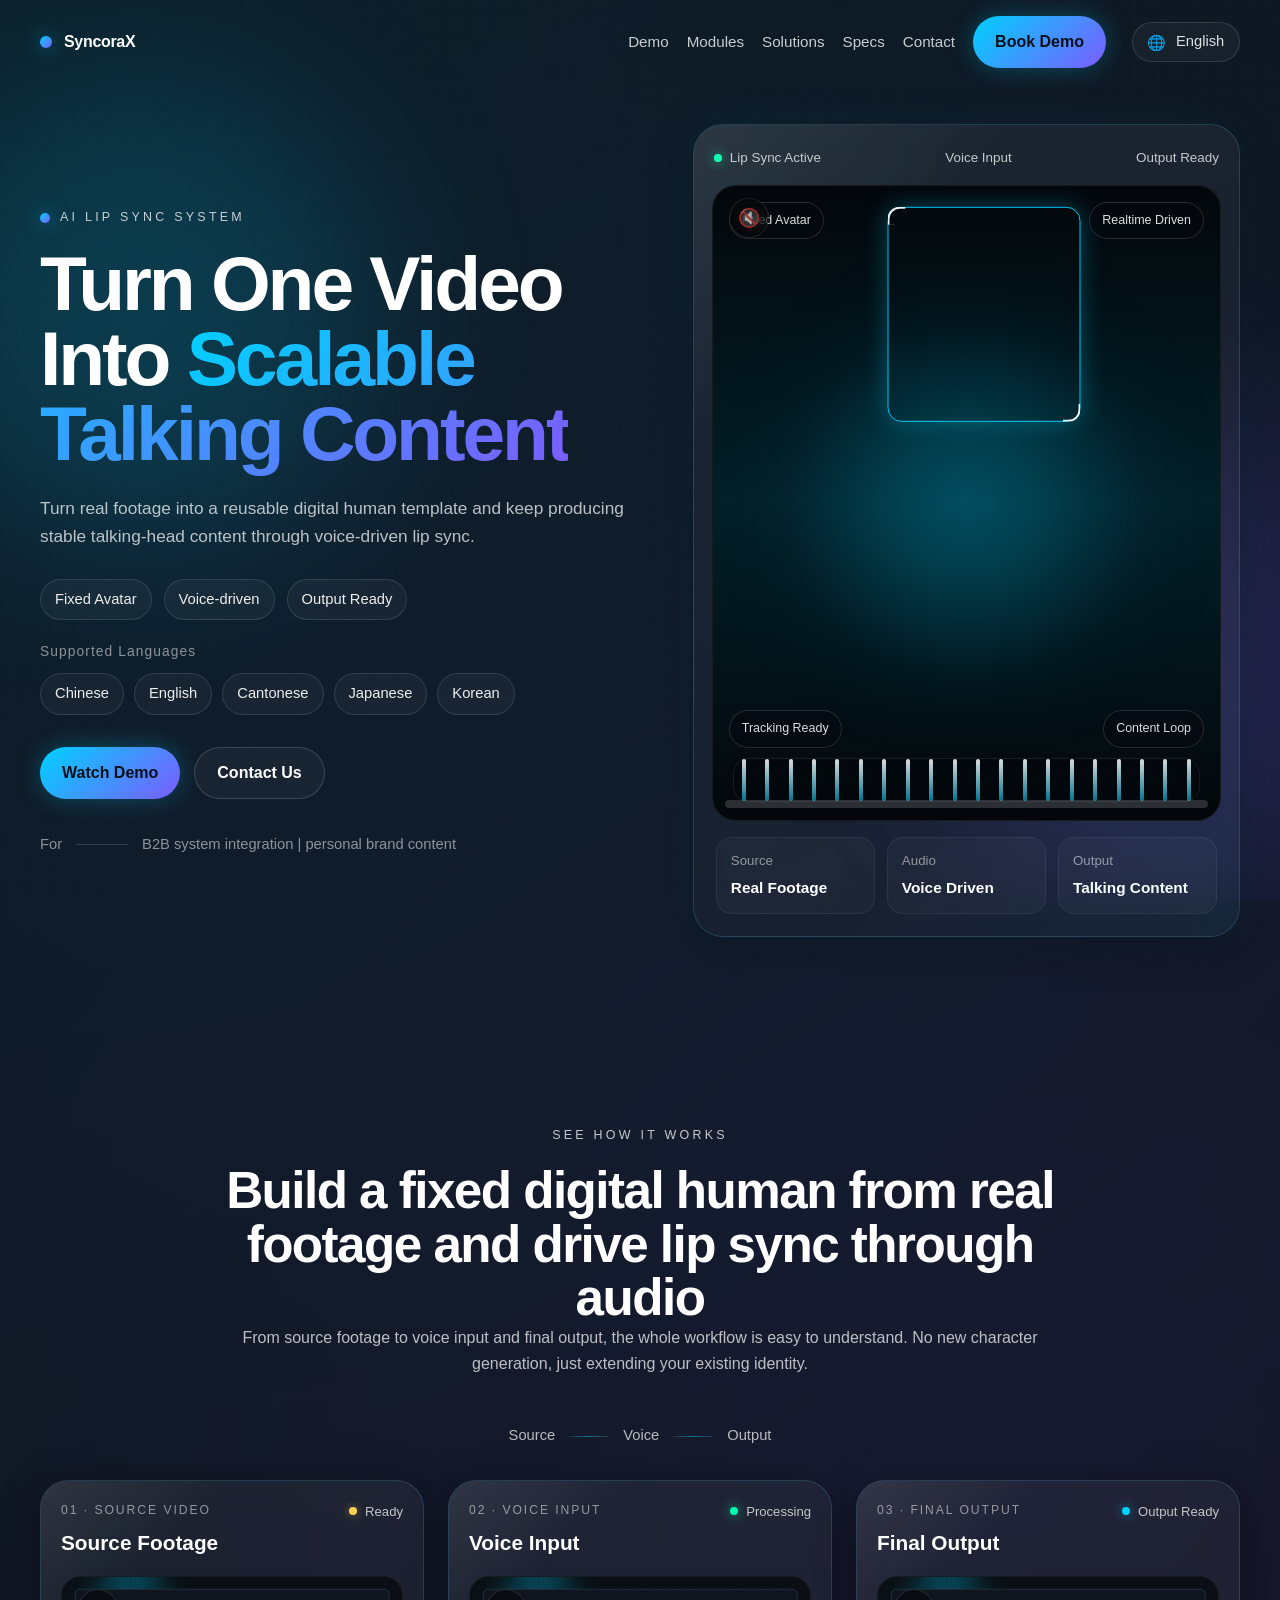
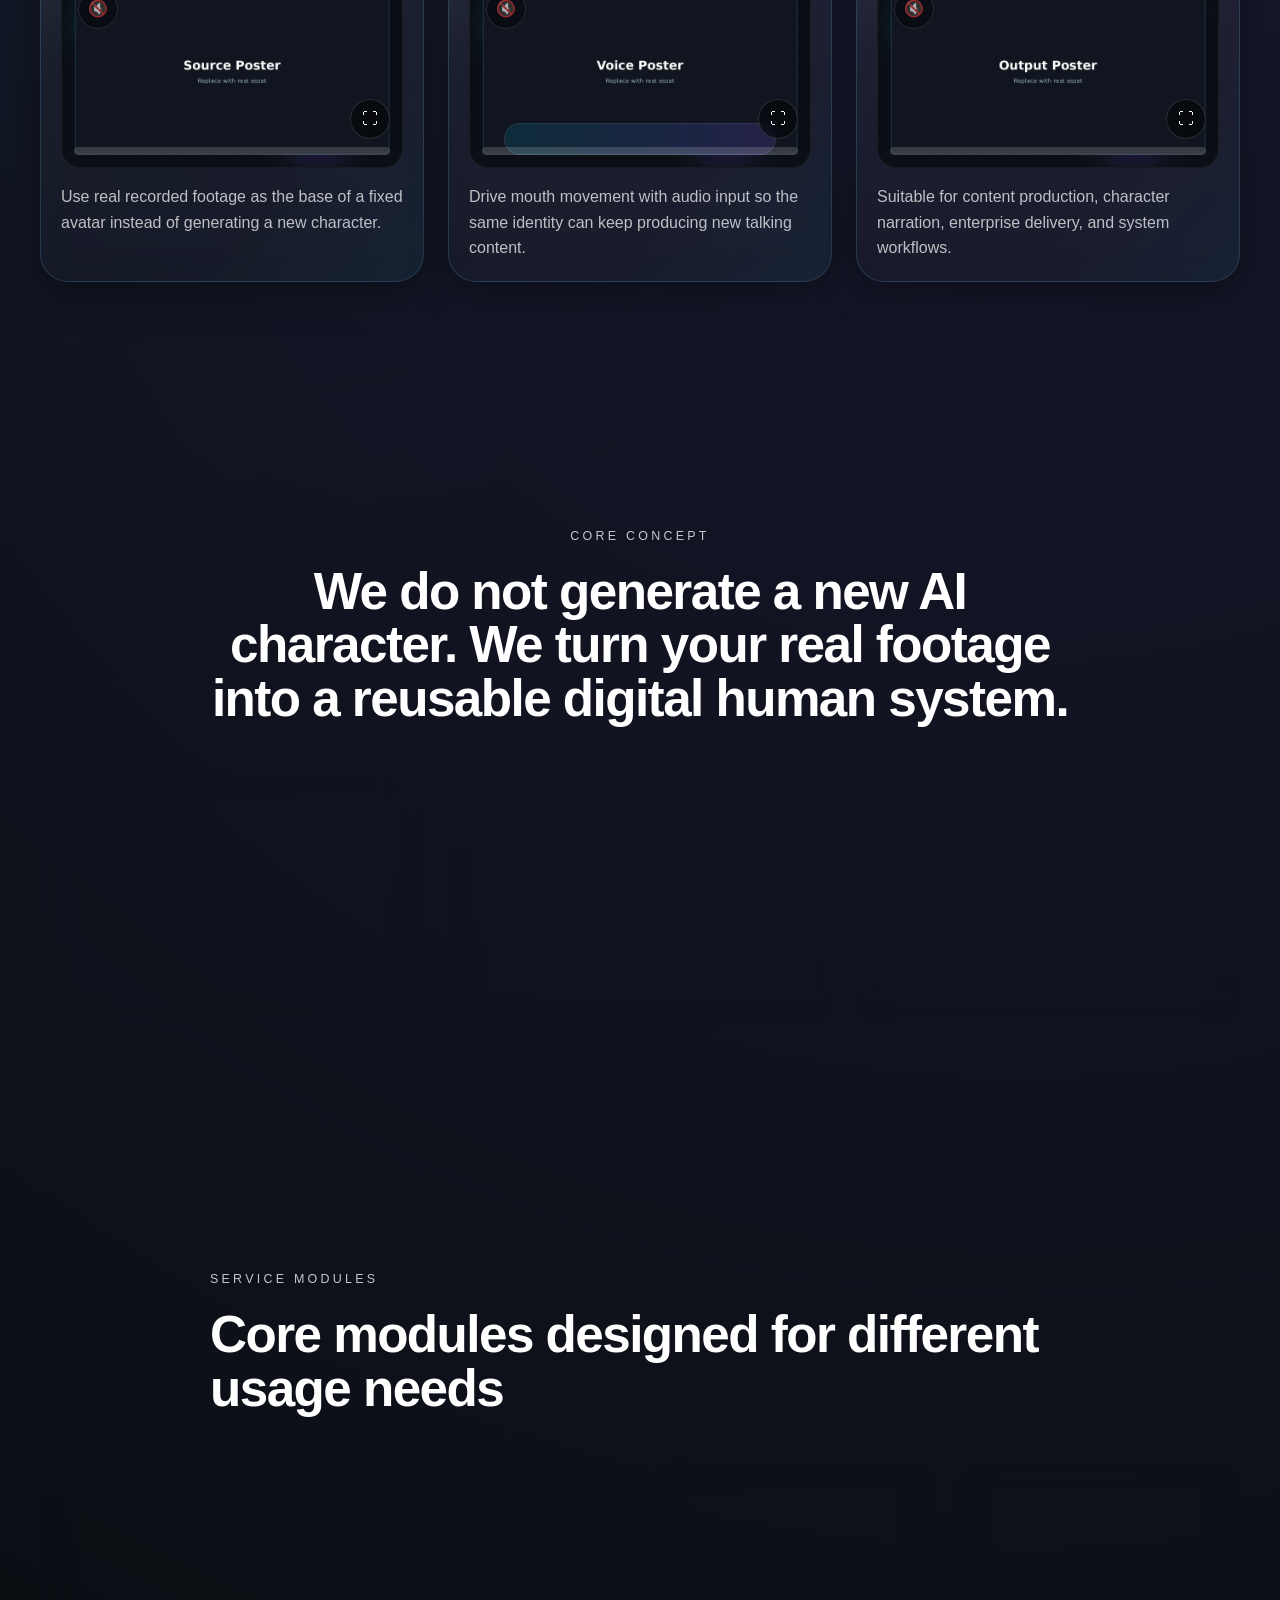
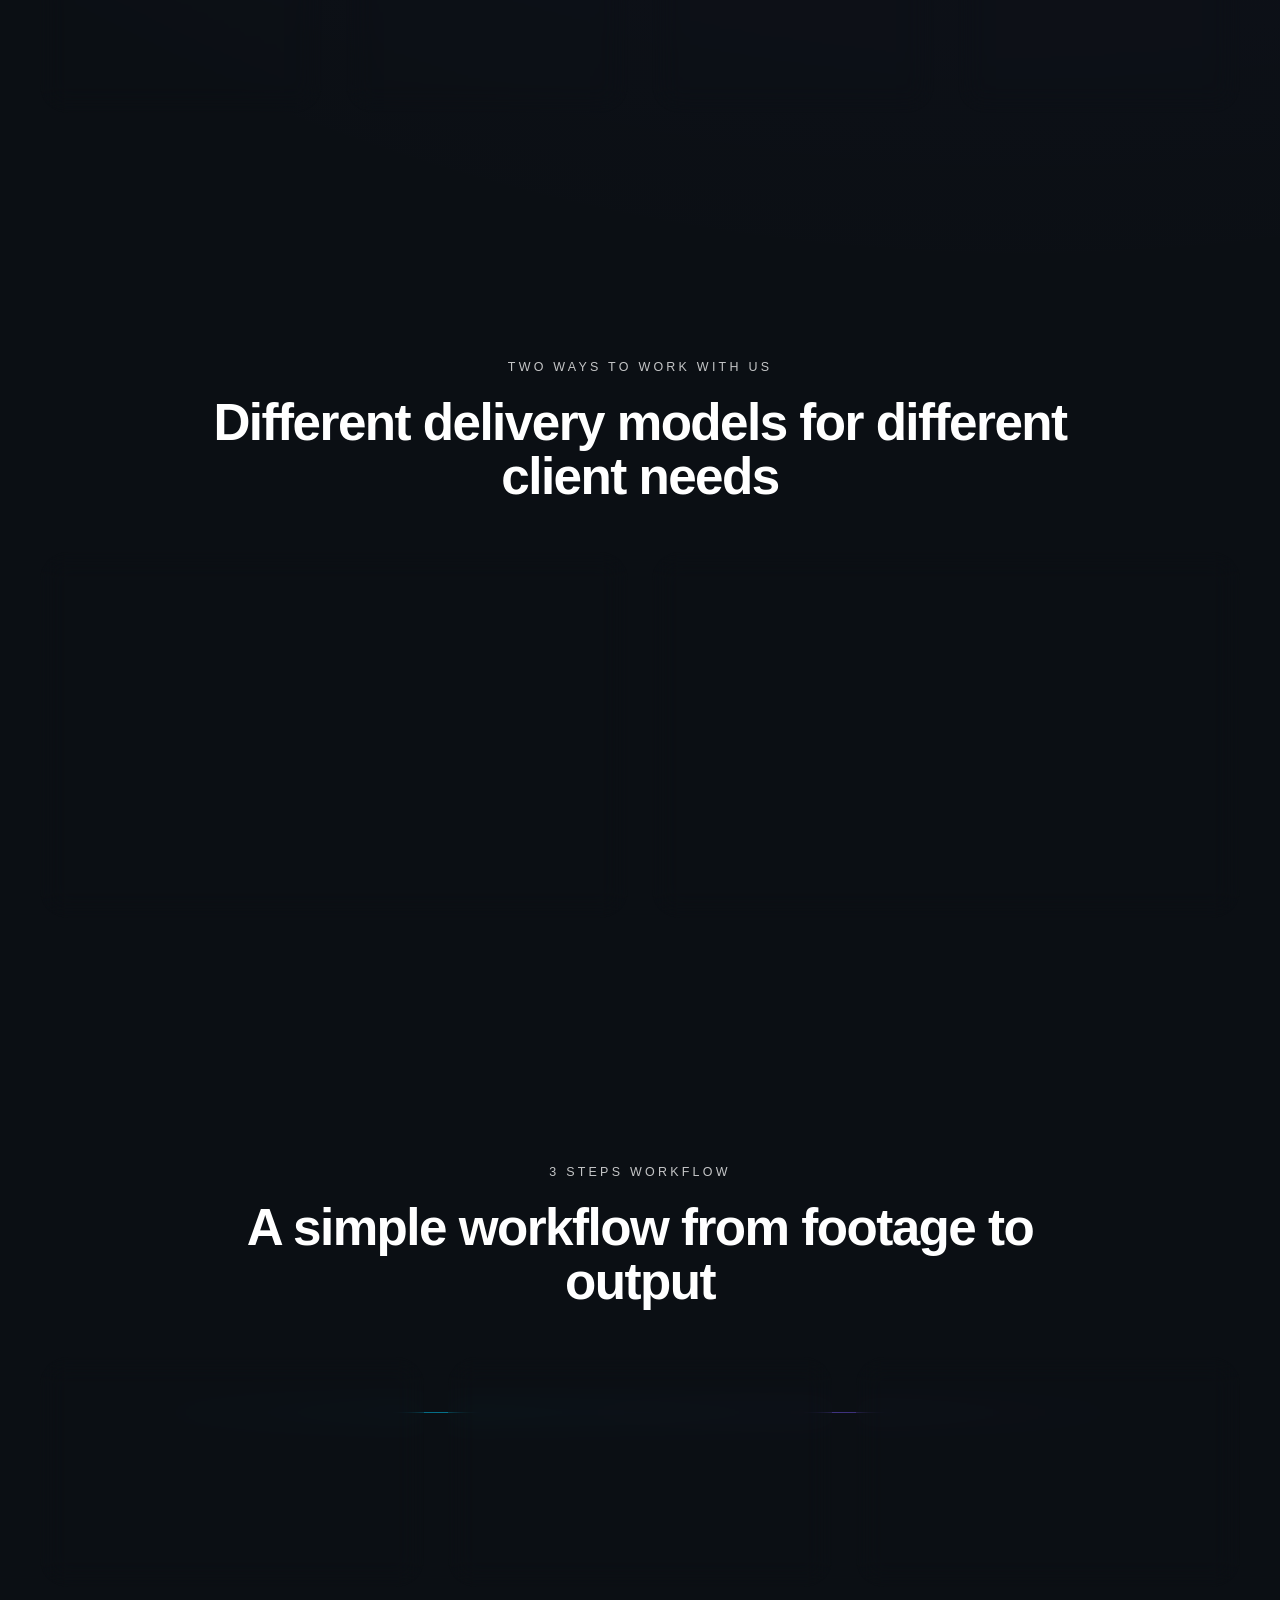
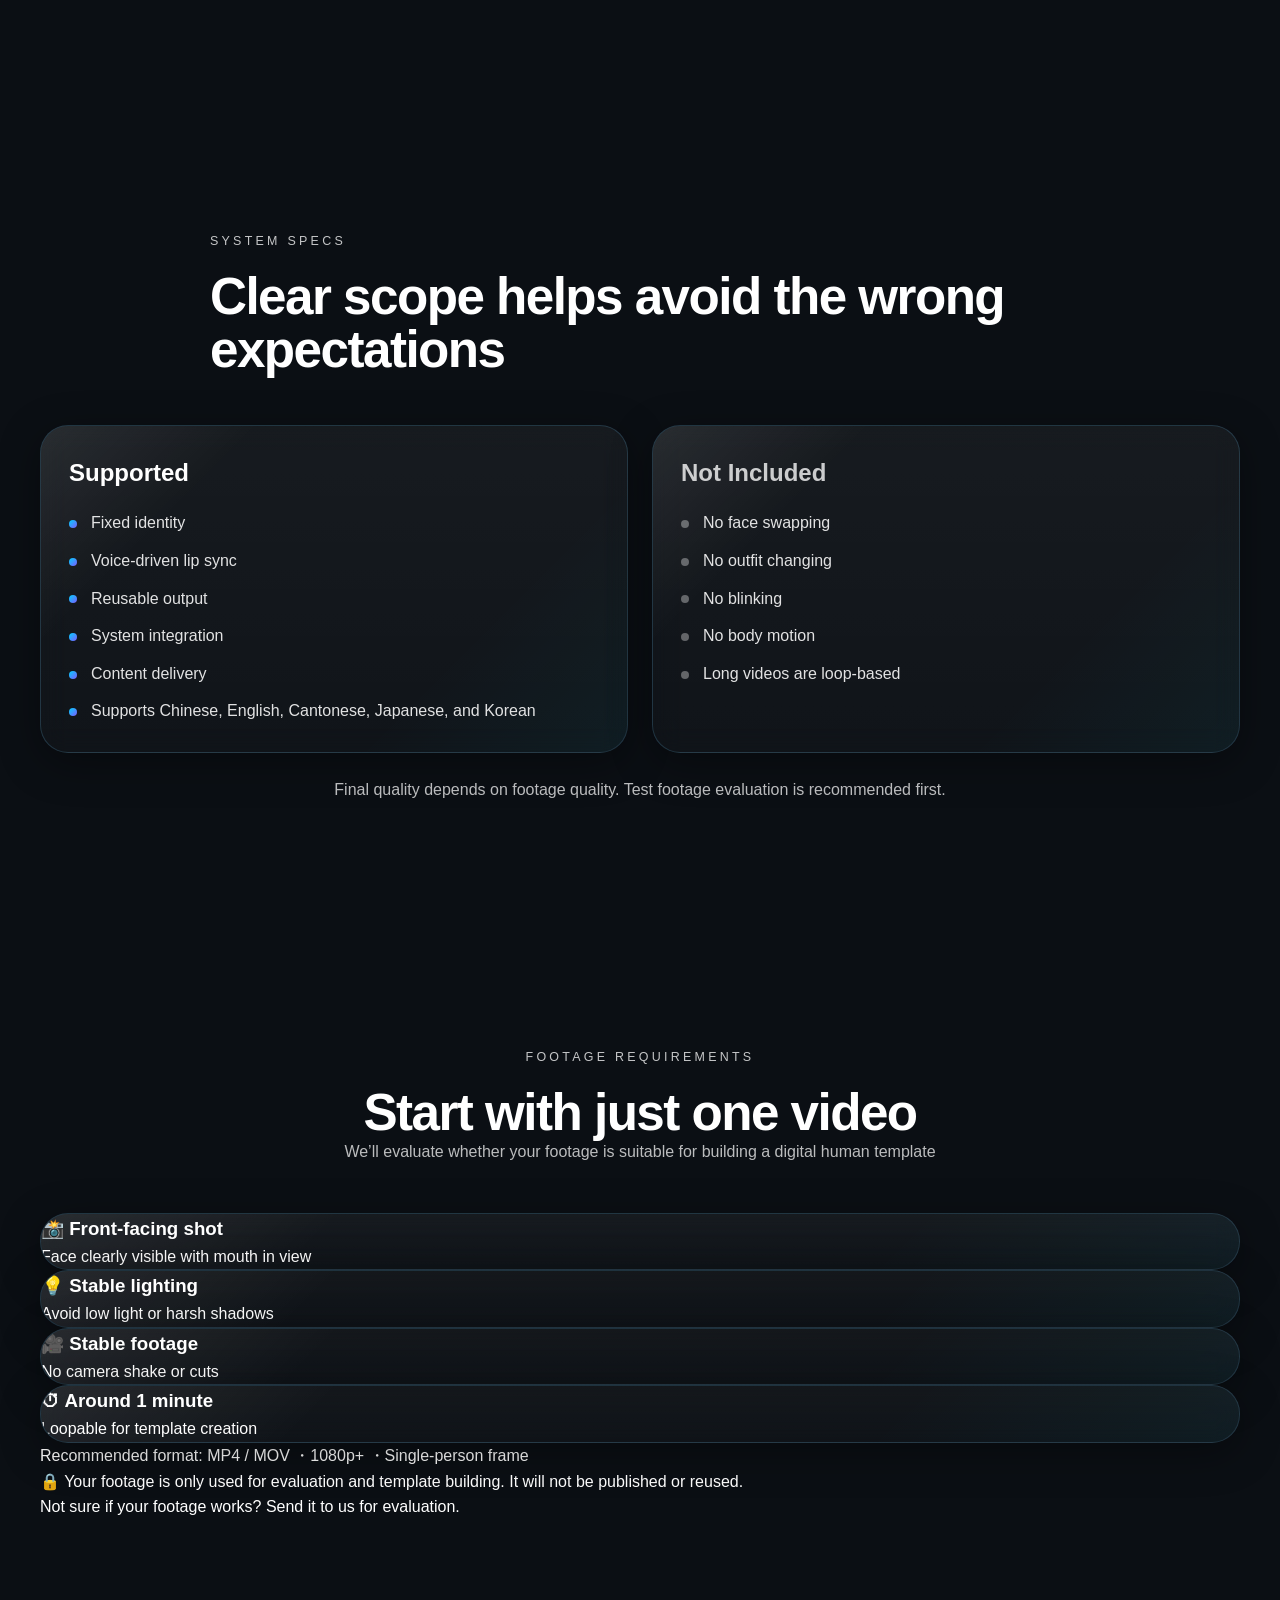
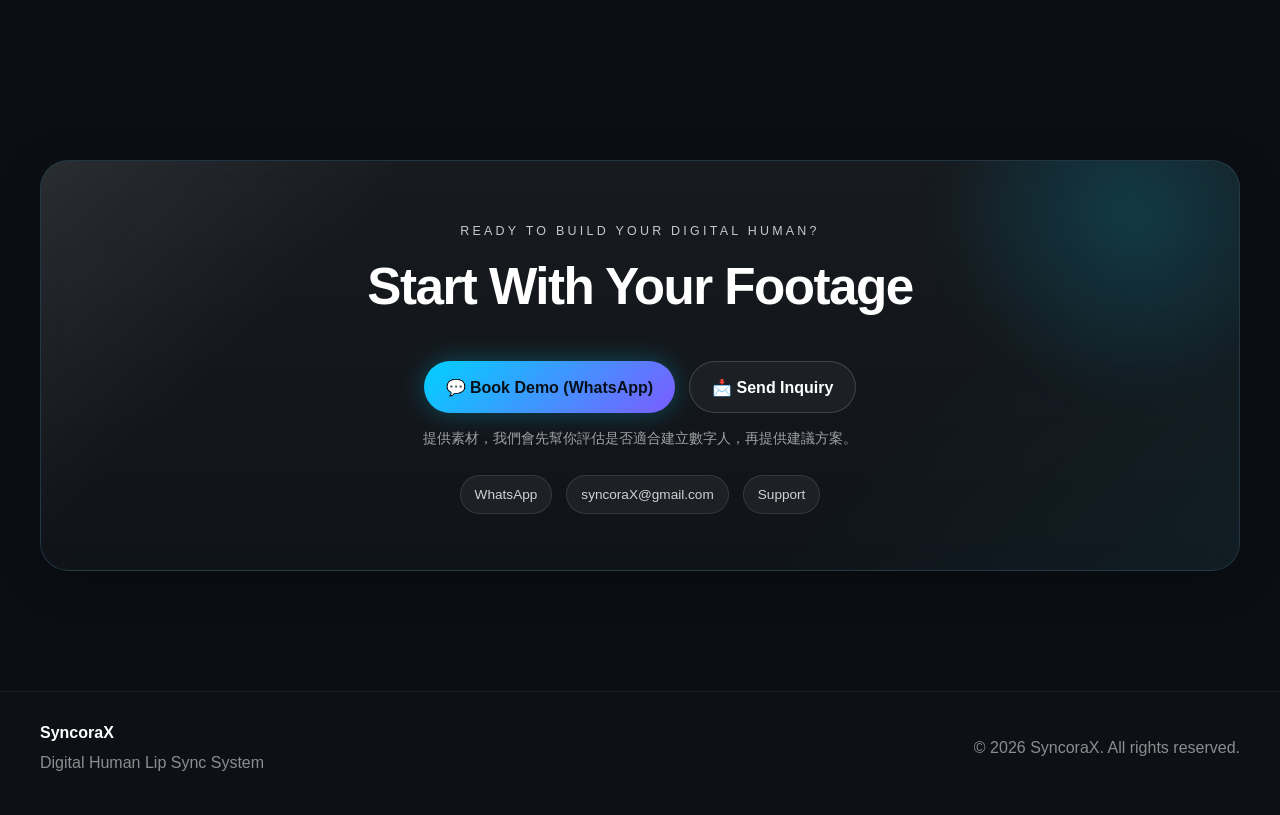
==== index.html @ 3f77bcf9 "Update index.html" ====
<!DOCTYPE html>
<html lang="en">
<head>
  <meta charset="UTF-8" />
  <meta name="viewport" content="width=device-width, initial-scale=1.0" />

  <title>SyncoraX | Digital Human Lip Sync System</title>

  <meta
    name="description"
    content="SyncoraX turns real footage into reusable digital human templates with voice-driven lip sync for content production and system integration."
  />
  
  <meta name="robots" content="index, follow" />
  <meta name="author" content="SyncoraX" />
  <meta name="theme-color" content="#0B0F14" />
  
  <link rel="canonical" href="https://your-domain.com/" />
  
  <link rel="alternate" hreflang="en" href="https://your-domain.com/" />
  <link rel="alternate" hreflang="zh-TW" href="https://your-domain.com/zh-tw/" />
  <link rel="alternate" hreflang="x-default" href="https://your-domain.com/" />
  
  <meta property="og:site_name" content="SyncoraX" />
  <meta property="og:title" content="SyncoraX | Digital Human Lip Sync System" />
  <meta
    property="og:description"
    content="Turn real footage into reusable digital human templates with voice-driven lip sync."
  />
  <meta property="og:type" content="website" />
  <meta property="og:url" content="https://your-domain.com/" />
  <meta property="og:image" content="https://your-domain.com/assets/images/brand/og-cover.jpg" />
  <meta property="og:locale" content="en_US" />
  
  <meta name="twitter:card" content="summary_large_image" />
  <meta name="twitter:title" content="SyncoraX | Digital Human Lip Sync System" />
  <meta
    name="twitter:description"
    content="Turn real footage into reusable digital human templates with voice-driven lip sync."
  />
  <meta name="twitter:image" content="https://your-domain.com/assets/images/brand/og-cover.jpg" />
  
  <script type="application/ld+json">
  {
    "@context": "https://schema.org",
    "@type": "Organization",
    "name": "SyncoraX",
    "url": "https://your-domain.com/",
    "logo": "https://your-domain.com/assets/images/brand/syncora-logo.svg",
    "email": "mailto:syncoraX@gmail.com"
  }
  </script>
  
  <script type="application/ld+json">
  {
    "@context": "https://schema.org",
    "@type": "WebSite",
    "name": "SyncoraX",
    "url": "https://your-domain.com/"
  }
  </script>

  <link rel="stylesheet" href="./css/reset.css" />
  <link rel="stylesheet" href="./css/variables.css" />
  <link rel="stylesheet" href="./css/base.css" />
  <link rel="stylesheet" href="./css/typography.css" />
  <link rel="stylesheet" href="./css/layout.css" />
  <link rel="stylesheet" href="./css/utilities.css" />
  <link rel="stylesheet" href="./css/animations.css" />
  <link rel="stylesheet" href="./css/components.css" />
  <link rel="stylesheet" href="./css/sections/navbar.css" />
  <link rel="stylesheet" href="./css/sections/hero.css" />
  <link rel="stylesheet" href="./css/sections/demo.css" />
  <link rel="stylesheet" href="./css/sections/concept.css" />
  <link rel="stylesheet" href="./css/sections/modules.css" />
  <link rel="stylesheet" href="./css/sections/solutions.css" />
  <link rel="stylesheet" href="./css/sections/workflow.css" />
  <link rel="stylesheet" href="./css/sections/specs.css" />
  <link rel="stylesheet" href="./css/sections/cta.css" />
  <link rel="stylesheet" href="./css/sections/footer.css" />
  <link rel="stylesheet" href="./css/responsive.css" />

  <style>
    .lang-menu {
      position: relative;
      margin-left: 8px;
    }

    .lang-menu__trigger {
      display: inline-flex;
      align-items: center;
      gap: 10px;
      min-width: 108px;
      height: 40px;
      padding: 0 14px;
      border-radius: 999px;
      border: 1px solid rgba(255,255,255,0.12);
      background: rgba(255,255,255,0.04);
      color: rgba(255,255,255,0.86);
      transition: all .25s ease;
    }

    .lang-menu__trigger:hover {
      border-color: rgba(0,209,255,0.35);
      color: #fff;
    }

    .lang-menu__globe {
      font-size: 15px;
      line-height: 1;
    }

    .lang-menu__current {
      font-size: 0.92rem;
      white-space: nowrap;
    }

    .lang-menu__dropdown {
      position: absolute;
      top: calc(100% + 10px);
      right: 0;
      min-width: 150px;
      padding: 8px;
      border-radius: 18px;
      border: 1px solid rgba(255,255,255,0.08);
      background: rgba(9, 13, 20, 0.96);
      backdrop-filter: blur(16px);
      box-shadow: 0 16px 40px rgba(0, 0, 0, 0.28);
      opacity: 0;
      visibility: hidden;
      transform: translateY(8px);
      transition: opacity .22s ease, transform .22s ease, visibility .22s ease;
      z-index: 60;
    }

    .lang-menu.is-open .lang-menu__dropdown {
      opacity: 1;
      visibility: visible;
      transform: translateY(0);
    }

    .lang-menu__item {
      width: 100%;
      display: flex;
      align-items: center;
      justify-content: space-between;
      padding: 11px 12px;
      border: 0;
      background: transparent;
      color: rgba(255,255,255,0.84);
      border-radius: 12px;
      text-align: left;
      transition: all .2s ease;
    }

    .lang-menu__item:hover {
      background: rgba(255,255,255,0.06);
      color: #fff;
    }

    .lang-menu__item.is-active {
      background: linear-gradient(135deg, rgba(0,209,255,0.18), rgba(124,92,255,0.18));
      color: #fff;
    }

    .lang-menu__item.is-active::after {
      content: "✓";
      font-size: 0.85rem;
      color: #9beeff;
    }

    @media (max-width: 820px) {
      .lang-menu {
        width: 100%;
        margin-left: 0;
        margin-top: 8px;
      }

      .lang-menu__trigger {
        width: 100%;
        justify-content: center;
      }

      .lang-menu__dropdown {
        left: 0;
        right: 0;
        min-width: 100%;
      }
    }
  </style>
</head>
<body>
  <div class="site-bg">
    <div class="site-bg__grid"></div>
    <div class="site-bg__noise"></div>
    <div class="site-bg__orb site-bg__orb--cyan"></div>
    <div class="site-bg__orb site-bg__orb--purple"></div>
  </div>

  <header class="navbar" id="top">
    <div class="container navbar__inner">
      <a href="#hero" class="navbar__brand">
        <span class="navbar__brand-mark"></span>
        <span class="navbar__brand-text">SyncoraX</span>
      </a>

      <button class="navbar__toggle" type="button" aria-label="Open menu" data-nav-toggle>
        <span></span>
        <span></span>
      </button>

      <nav class="navbar__nav" data-nav-menu>
        <a href="#demo" class="navbar__link" data-i18n="nav.demo">Demo</a>
        <a href="#modules" class="navbar__link" data-i18n="nav.modules">Modules</a>
        <a href="#solutions" class="navbar__link" data-i18n="nav.solutions">Solutions</a>
        <a href="#specs" class="navbar__link" data-i18n="nav.specs">Specs</a>
        <a href="#contact" class="navbar__link" data-i18n="nav.contact">Contact</a>
        <a href="#contact" class="btn btn-primary navbar__cta" data-i18n="nav.bookDemo">Book Demo</a>

        <div class="lang-menu" data-lang-menu>
          <button
            type="button"
            class="lang-menu__trigger"
            aria-label="Language"
            aria-expanded="false"
            data-lang-trigger
          >
            <span class="lang-menu__globe" aria-hidden="true">🌐</span>
            <span class="lang-menu__current" data-lang-current>English</span>
          </button>

          <div class="lang-menu__dropdown" data-lang-dropdown>
            <button type="button" class="lang-menu__item" data-lang="zh">
              繁體中文
            </button>
            <button type="button" class="lang-menu__item is-active" data-lang="en">
              English
            </button>
            <button type="button" class="lang-menu__item" data-lang="zh-cn">
              簡體中文
            </button>
            <button type="button" class="lang-menu__item" data-lang="ko">
              한국어
            </button>
            <button type="button" class="lang-menu__item" data-lang="ja">
              にほんご
            </button>
          </div>
        </div>
      </nav>
    </div>
  </header>

  <main>
    <section id="hero" class="hero">
      <div class="container hero__inner">
        <div class="hero__content reveal reveal--up">
          <div class="eyebrow">
            <span class="eyebrow__dot"></span>
            <span data-i18n="hero.eyebrow">AI LIP SYNC SYSTEM</span>
          </div>

          <h1 class="hero__title">
            <span data-i18n="hero.titleLine1">Turn One Video Into</span>
            <span class="gradient-text" data-i18n="hero.titleLine2">Scalable Talking Content</span>
          </h1>

          <p class="hero__subtitle" data-i18n="hero.subtitle">
            將真人影片轉換為可重複使用的數字人模板，
            透過聲音驅動對嘴，持續產出穩定的口播內容。
          </p>

          <div class="hero__meta">
            <div class="hero__meta-item glass-chip" data-i18n="hero.meta1">Fixed Avatar</div>
            <div class="hero__meta-item glass-chip" data-i18n="hero.meta2">Voice-driven</div>
            <div class="hero__meta-item glass-chip" data-i18n="hero.meta3">Output Ready</div>
          </div>

          <div class="hero__languages">
            <span class="hero__languages-label" data-i18n="hero.languagesLabel">支援語言</span>
            <div class="hero__languages-list">
              <span class="glass-chip" data-i18n="hero.lang1">中文</span>
              <span class="glass-chip" data-i18n="hero.lang2">English</span>
              <span class="glass-chip" data-i18n="hero.lang3">廣東話</span>
              <span class="glass-chip" data-i18n="hero.lang4">日本語</span>
              <span class="glass-chip" data-i18n="hero.lang5">한국어</span>
            </div>
          </div>

          <div class="hero__actions">
            <a href="#demo" class="btn btn-primary" data-i18n="hero.watchDemo">觀看 Demo</a>
            <a href="#contact" class="btn btn-secondary" data-i18n="hero.contact">聯絡諮詢</a>
          </div>

          <div class="hero__trust">
            <span data-i18n="hero.audienceLabel">適用對象</span>
            <span class="hero__trust-line"></span>
            <p data-i18n="hero.audienceText">B2B 系統整合｜個人 IP 內容應用</p>
          </div>
        </div>

        <div class="hero__visual reveal reveal--up reveal--delay-1">
          <div class="hero__visual-shell glass-card glass-card--hero">
            <div class="hero__visual-topbar">
              <span class="hero__signal">
                <span class="status-dot status-dot--live"></span>
                <span data-i18n="hero.visualTop1">Lip Sync Active</span>
              </span>
              <span class="hero__signal" data-i18n="hero.visualTop2">Voice Input</span>
              <span class="hero__signal" data-i18n="hero.visualTop3">Output Ready</span>
            </div>

            <div class="hero__video-stage">
              <div class="hero__video-glow"></div>
            
              <video
                class="hero__video"
                src="./assets/videos/hero/hero-demo-2.mp4"
                poster="./assets/videos/poster/hero-demo-poster-2.webp"
                muted
                autoplay
                loop
                playsinline
                preload="metadata"
                data-video
              ></video>
              
              <!-- ▶ 播放 / 暫停 -->
              <button
                class="video-play-toggle is-playing"
                type="button"
                data-play-toggle
                aria-label="Pause video"
                aria-pressed="true"
              >
                <span data-play-icon>⏸</span>
              </button>
            
              <button
                class="video-sound-toggle is-muted"
                type="button"
                data-sound-toggle
                aria-label="Unmute video"
                aria-pressed="false"
              >
                <span class="video-sound-toggle__icon" data-sound-icon>🔇</span>
              </button>
              
              <div class="video-progress" data-progress>
                <div class="video-progress__bar" data-progress-bar></div>
              </div>
            
              <div class="hero__scanline"></div>
              <div class="hero__tracking-box" data-tracking-box></div>
            
              <div class="hero__hud hero__hud--top-left" data-i18n="hero.hud1">Fixed Avatar</div>
              <div class="hero__hud hero__hud--top-right" data-i18n="hero.hud2">Realtime Driven</div>
              <div class="hero__hud hero__hud--bottom-left" data-i18n="hero.hud3">Tracking Ready</div>
              <div class="hero__hud hero__hud--bottom-right" data-i18n="hero.hud4">Content Loop</div>
            
              <div class="waveform" aria-hidden="true">
                <span></span><span></span><span></span><span></span><span></span>
                <span></span><span></span><span></span><span></span><span></span>
                <span></span><span></span><span></span><span></span><span></span>
                <span></span><span></span><span></span><span></span><span></span>
              </div>
            </div>

            <div class="hero__visual-footer">
              <div class="hero__footer-item">
                <small data-i18n="hero.footer1Label">Source</small>
                <strong data-i18n="hero.footer1Value">真人素材</strong>
              </div>
              <div class="hero__footer-item">
                <small data-i18n="hero.footer2Label">Audio</small>
                <strong data-i18n="hero.footer2Value">聲音驅動</strong>
              </div>
              <div class="hero__footer-item">
                <small data-i18n="hero.footer3Label">Output</small>
                <strong data-i18n="hero.footer3Value">數字人口播</strong>
              </div>
            </div>
          </div>
        </div>
      </div>
    </section>

    <section id="demo" class="demo section-shell">
      <div class="container">
        <div class="section-heading text-center reveal reveal--up">
          <div class="eyebrow eyebrow--center" data-i18n="demo.eyebrow">SEE HOW IT WORKS</div>
          <h2 class="section-title" data-i18n="demo.title">以真人素材建立固定形象數字人，透過音訊驅動完成對嘴輸出</h2>
          <p class="section-subtitle" data-i18n="demo.subtitle">
            從素材、聲音到輸出，完整流程一目了然。
            不生成新角色，而是延伸既有形象。
          </p>
        </div>

        <div class="demo__flow reveal reveal--up reveal--delay-1">
          <span data-i18n="demo.flow1">Source</span>
          <i></i>
          <span data-i18n="demo.flow2">Voice</span>
          <i></i>
          <span data-i18n="demo.flow3">Output</span>
        </div>

        <div class="demo__grid">
          <article class="demo-card glass-card reveal reveal--up">
            <div class="demo-card__head">
              <div>
                <p class="demo-card__label" data-i18n="demo.card1Label">01 · Source Video</p>
                <h3 class="demo-card__title" data-i18n="demo.card1Title">真人素材</h3>
              </div>
              <span class="demo-card__status">
                <span class="status-dot status-dot--idle"></span>
                <span data-i18n="demo.card1Status">Ready</span>
              </span>
            </div>

            <div class="video-frame">
              <video
                src="./assets/videos/demo/source-video-2.mp4"
                poster="./assets/videos/poster/source-video-poster.webp"
           
                muted
                loop
                playsinline
                preload="metadata"
                data-video
              ></video>
              
              <!-- ▶ 播放 / 暫停 -->
              <button
                class="video-play-toggle is-playing"
                type="button"
                data-play-toggle
                aria-label="Pause video"
                aria-pressed="true"
              >
                <span data-play-icon>⏸</span>
              </button>
            
              <button
                class="video-sound-toggle is-muted"
                type="button"
                data-sound-toggle
                aria-label="Unmute video"
                aria-pressed="false"
              >
                <span data-sound-icon>🔇</span>
              </button>
              
              <button
                class="video-expand-toggle"
                type="button"
                data-expand-toggle
                aria-label="Fullscreen video"
              >
                <span aria-hidden="true">⛶</span>
              </button>
              
              <div class="video-progress" data-progress>
                <div class="video-progress__bar" data-progress-bar></div>
              </div>
            </div>

            <p class="demo-card__desc" data-i18n="demo.card1Desc">
              以真人拍攝素材作為固定形象來源，不重新生成陌生角色。
            </p>
          </article>

          <article class="demo-card glass-card reveal reveal--up reveal--delay-1">
            <div class="demo-card__head">
              <div>
                <p class="demo-card__label" data-i18n="demo.card2Label">02 · Voice Input</p>
                <h3 class="demo-card__title" data-i18n="demo.card2Title">聲音輸入</h3>
              </div>
              <span class="demo-card__status">
                <span class="status-dot status-dot--live"></span>
                <span data-i18n="demo.card2Status">Processing</span>
              </span>
            </div>

            <div class="video-frame video-frame--voice">
              <video
                src="./assets/videos/demo/voice-input.mp4"
                poster="./assets/videos/poster/voice-input-poster.webp"
      
                muted
                loop
                playsinline
                preload="metadata"
                data-video
              ></video>
              
              <div class="video-frame__overlay-wave"></div>
              
              <!-- ▶ 播放 / 暫停 -->
              <button
                class="video-play-toggle is-playing"
                type="button"
                data-play-toggle
                aria-label="Pause video"
                aria-pressed="true"
              >
                <span data-play-icon>⏸</span>
              </button>
              
              <button
                class="video-sound-toggle is-muted"
                type="button"
                data-sound-toggle
                aria-label="Unmute video"
                aria-pressed="false"
              >
                <span data-sound-icon>🔇</span>
              </button>
              
              <button
                class="video-expand-toggle"
                type="button"
                data-expand-toggle
                aria-label="Fullscreen video"
              >
                <span aria-hidden="true">⛶</span>
              </button>
              
              <div class="video-progress" data-progress>
                <div class="video-progress__bar" data-progress-bar></div>
              </div>
            </div>

            <p class="demo-card__desc" data-i18n="demo.card2Desc">
              以音訊驅動嘴型變化，讓既有形象持續產出新的口播內容。
            </p>
          </article>

          <article class="demo-card glass-card reveal reveal--up reveal--delay-2">
            <div class="demo-card__head">
              <div>
                <p class="demo-card__label" data-i18n="demo.card3Label">03 · Final Output</p>
                <h3 class="demo-card__title" data-i18n="demo.card3Title">最終輸出</h3>
              </div>
              <span class="demo-card__status">
                <span class="status-dot status-dot--ok"></span>
                <span data-i18n="demo.card3Status">Output Ready</span>
              </span>
            </div>

            <div class="video-frame">
              <video
                src="./assets/videos/demo/final-output-2.mp4"
                poster="./assets/videos/poster/final-output-poster.webp"
                muted
                loop
                playsinline
                preload="metadata"
                data-video
              ></video>
              
              <!-- ▶ 播放 / 暫停 -->
              <button
                class="video-play-toggle is-playing"
                type="button"
                data-play-toggle
                aria-label="Pause video"
                aria-pressed="true"
              >
                <span data-play-icon>⏸</span>
              </button>
              
              <button
                class="video-sound-toggle is-muted"
                type="button"
                data-sound-toggle
                aria-label="Unmute video"
                aria-pressed="false"
              >
                <span data-sound-icon>🔇</span>
              </button>
              
              <button
                class="video-expand-toggle"
                type="button"
                data-expand-toggle
                aria-label="Fullscreen video"
              >
                <span aria-hidden="true">⛶</span>
              </button>
              
              <div class="video-progress" data-progress>
                <div class="video-progress__bar" data-progress-bar></div>
              </div>
              
            </div>

            <p class="demo-card__desc" data-i18n="demo.card3Desc">
              可應用於內容製作、人物口播、企業交付與系統整合流程。
            </p>
          </article>
        </div>
      </div>
    </section>

    <section id="concept" class="concept section-shell">
      <div class="container">
        <div class="section-heading text-center reveal reveal--up">
          <div class="eyebrow eyebrow--center" data-i18n="concept.eyebrow">CORE CONCEPT</div>
          <h2 class="section-title" data-i18n="concept.title">
            我們不生成新的 AI 角色，
            而是讓你的真人素材變成可重複使用的數字人系統
          </h2>
        </div>

        <div class="concept__grid">
          <article class="concept-card glass-card reveal reveal--up">
            <div class="icon-badge">01</div>
            <h3 data-i18n="concept.card1Title">真人素材建立</h3>
            <p data-i18n="concept.card1Desc">以既有拍攝素材建立固定形象，保留你的外觀與辨識度。</p>
          </article>

          <article class="concept-card glass-card reveal reveal--up reveal--delay-1">
            <div class="icon-badge">02</div>
            <h3 data-i18n="concept.card2Title">聲音驅動對嘴</h3>
            <p data-i18n="concept.card2Desc">用音訊驅動嘴型變化，完成穩定可重複使用的輸出流程。</p>
          </article>

          <article class="concept-card glass-card reveal reveal--up reveal--delay-2">
            <div class="icon-badge">03</div>
            <h3 data-i18n="concept.card3Title">內容輸出應用</h3>
            <p data-i18n="concept.card3Desc">可延伸至內容產出、品牌人物口播與整合型交付場景。</p>
          </article>
        </div>
      </div>
    </section>

    <section id="modules" class="modules section-shell">
      <div class="container">
        <div class="section-heading reveal reveal--up">
          <div class="eyebrow" data-i18n="modules.eyebrow">SERVICE MODULES</div>
          <h2 class="section-title" data-i18n="modules.title">將數字人能力拆分為核心模組，對應不同使用需求</h2>
        </div>

        <div class="modules__grid">
          <article class="module-card glass-card reveal reveal--up">
            <div class="module-card__icon"></div>
            <h3 data-i18n="modules.card1Title">Avatar Template</h3>
            <p data-i18n="modules.card1Desc">建立可持續使用的數字人形象，用於內容或系統應用。</p>
          </article>

          <article class="module-card glass-card reveal reveal--up reveal--delay-1">
            <div class="module-card__icon"></div>
            <h3 data-i18n="modules.card2Title">Voice-driven Lip Sync</h3>
            <p data-i18n="modules.card2Desc">透過聲音驅動嘴型輸出，完成可控的口播流程。</p>
          </article>

          <article class="module-card glass-card reveal reveal--up reveal--delay-2">
            <div class="module-card__icon"></div>
            <h3 data-i18n="modules.card3Title">System Integration</h3>
            <p data-i18n="modules.card3Desc">可搭配既有系統流程整合，滿足交付與應用需求。</p>
          </article>

          <article class="module-card glass-card reveal reveal--up reveal--delay-3">
            <div class="module-card__icon"></div>
            <h3 data-i18n="modules.card4Title">Content Output</h3>
            <p data-i18n="modules.card4Desc">適用於品牌內容、個人IP口播與示範型輸出場景。</p>
          </article>
        </div>
      </div>
    </section>

    <section id="solutions" class="solutions section-shell">
      <div class="container">
        <div class="section-heading text-center reveal reveal--up">
          <div class="eyebrow eyebrow--center" data-i18n="solutions.eyebrow">TWO WAYS TO WORK WITH US</div>
          <h2 class="section-title" data-i18n="solutions.title">針對不同客戶需求，提供不同交付方式</h2>
        </div>

        <div class="solutions__grid">
          <article class="solution-card solution-card--studio glass-card reveal reveal--up">
            <div class="solution-card__visual"></div>
            <div class="solution-card__content">
              <h3 data-i18n="solutions.card1Title">For Studio / System Clients</h3>
              <p data-i18n="solutions.card1Desc">
                提供數字人模板建立與系統整合，
                適用於影像系統、虛擬攝影棚或內容自動化流程。
              </p>
              <a href="#contact" class="text-link" data-i18n="solutions.card1Cta">Book Demo</a>
            </div>
          </article>

          <article class="solution-card solution-card--personal glass-card reveal reveal--up reveal--delay-1">
            <div class="solution-card__visual"></div>
            <div class="solution-card__content">
              <h3 data-i18n="solutions.card2Title">For Personal Brand / Content Clients</h3>
              <p data-i18n="solutions.card2Desc">
                建立你的數字人形象，持續產出口播內容，
                適用於短影音、自媒體與品牌經營。
              </p>
              <a href="#contact" class="text-link" data-i18n="solutions.card2Cta">Contact Now</a>
            </div>
          </article>
        </div>
      </div>
    </section>

    <section id="workflow" class="workflow section-shell">
      <div class="container">
        <div class="section-heading text-center reveal reveal--up">
          <div class="eyebrow eyebrow--center" data-i18n="workflow.eyebrow">3 STEPS WORKFLOW</div>
          <h2 class="section-title" data-i18n="workflow.title">從素材到輸出，流程簡單清楚</h2>
        </div>

        <div class="workflow__line"></div>

        <div class="workflow__grid">
          <article class="workflow-step glass-card reveal reveal--up">
            <span class="workflow-step__num">01</span>
            <h3 data-i18n="workflow.card1Title">拍攝約 1 分鐘素材</h3>
            <p data-i18n="workflow.card1Desc">提供真人拍攝素材，建立固定形象的基礎來源。</p>
          </article>

          <article class="workflow-step glass-card reveal reveal--up reveal--delay-1">
            <span class="workflow-step__num">02</span>
            <h3 data-i18n="workflow.card2Title">建立數字人模板</h3>
            <p data-i18n="workflow.card2Desc">整理素材並建立可持續使用的模板角色。</p>
          </article>

          <article class="workflow-step glass-card reveal reveal--up reveal--delay-2">
            <span class="workflow-step__num">03</span>
            <h3 data-i18n="workflow.card3Title">輸出對嘴影片</h3>
            <p data-i18n="workflow.card3Desc">透過音訊驅動完成口播影片輸出與應用。</p>
          </article>
        </div>
      </div>
    </section>

    <section id="specs" class="specs section-shell">
      <div class="container">
        <div class="section-heading reveal reveal--up">
          <div class="eyebrow" data-i18n="specs.eyebrow">SYSTEM SPECS</div>
          <h2 class="section-title" data-i18n="specs.title">功能範圍清楚說明，避免錯誤期待</h2>
        </div>

        <div class="specs__grid">
          <div class="spec-panel glass-card reveal reveal--up">
            <div class="spec-panel__head">
              <h3 data-i18n="specs.supportedTitle">Supported</h3>
            </div>
            <ul class="spec-list">
              <li data-i18n="specs.supported1">固定形象</li>
              <li data-i18n="specs.supported2">聲音驅動對嘴</li>
              <li data-i18n="specs.supported3">可重複使用</li>
              <li data-i18n="specs.supported4">系統整合</li>
              <li data-i18n="specs.supported5">內容輸出</li>
              <li data-i18n="specs.supported6">支援中文、英文、粵語、日文、韓文</li>
            </ul>
          </div>

          <div class="spec-panel glass-card reveal reveal--up reveal--delay-1">
            <div class="spec-panel__head spec-panel__head--muted">
              <h3 data-i18n="specs.notIncludedTitle">Not Included</h3>
            </div>
            <ul class="spec-list spec-list--muted">
              <li data-i18n="specs.notIncluded1">不支援換臉</li>
              <li data-i18n="specs.notIncluded2">不支援換衣服</li>
              <li data-i18n="specs.notIncluded3">無眨眼</li>
              <li data-i18n="specs.notIncluded4">無肢體動作</li>
              <li data-i18n="specs.notIncluded5">長影片為 loop</li>
            </ul>
          </div>
        </div>

        <p class="specs__note reveal reveal--up reveal--delay-2" data-i18n="specs.note">
          最終效果依素材品質而定，建議先提供測試素材評估。
        </p>
      </div>
    </section>
    
    <section class="requirements section-shell">
  <div class="container">

    <div class="section-heading text-center">
      <div class="eyebrow eyebrow--center" data-i18n="requirements.eyebrow">
        FOOTAGE REQUIREMENTS
      </div>
      <h2 class="section-title" data-i18n="requirements.title">
        只需要一段影片，就可以開始
      </h2>
      <p class="section-subtitle" data-i18n="requirements.subtitle">
        我們會先幫你評估素材是否適合建立數字人模板
      </p>
    </div>

    <div class="requirements__grid">

      <div class="requirement-card glass-card">
        <h3 data-i18n="requirements.card1Title">📸 正面拍攝</h3>
        <p data-i18n="requirements.card1Desc">人物正面，嘴部清楚可見</p>
      </div>

      <div class="requirement-card glass-card">
        <h3 data-i18n="requirements.card2Title">💡 穩定光線</h3>
        <p data-i18n="requirements.card2Desc">避免過暗或強烈陰影</p>
      </div>

      <div class="requirement-card glass-card">
        <h3 data-i18n="requirements.card3Title">🎥 穩定畫面</h3>
        <p data-i18n="requirements.card3Desc">避免晃動或鏡頭切換</p>
      </div>

      <div class="requirement-card glass-card">
        <h3 data-i18n="requirements.card4Title">⏱ 約 1 分鐘</h3>
        <p data-i18n="requirements.card4Desc">可循環使用建立模板</p>
      </div>

    </div>

    <div class="requirements__specs">
      <p data-i18n="requirements.specs">
        建議格式：MP4 / MOV ・1080p 以上 ・單人畫面
      </p>
    </div>

    <div class="requirements__trust">
      <p data-i18n="requirements.trust">
        🔒 素材僅用於評估與建模，不會公開或轉用
      </p>
    </div>

    <p class="requirements__note" data-i18n="requirements.note">
      不確定素材是否適合？直接傳給我們幫你評估。
    </p>

  </div>
</section>

    <section id="contact" class="cta section-shell">
      <div class="container">
        <div class="cta__box glass-card reveal reveal--up">
          <div class="section-heading text-center">
            <div class="eyebrow eyebrow--center" data-i18n="cta.eyebrow">READY TO BUILD YOUR DIGITAL HUMAN?</div>
            <h2 class="section-title" data-i18n="cta.title">Start With Your Footage</h2>
          </div>

          <div class="cta__actions">
            <a href="https://wa.me/60146672458" class="btn btn-primary">
              💬 Book Demo (WhatsApp)
            </a>

            <a href="mailto:syncoraX@gmail.com" class="btn btn-secondary">
              📩 Send Inquiry
            </a>
          </div>

          <p class="cta__hint" data-i18n="cta.hint">
            提供素材，我們會先幫你評估是否適合建立數字人，再提供建議方案。
          </p>

          <div class="cta__contacts">
            <a href="https://wa.me/60146672458" class="contact-chip">
              WhatsApp
            </a>

            <a href="mailto:syncoraX@gmail.com" class="contact-chip">
              syncoraX@gmail.com
            </a>

            <a href="mailto:syncoraXsupport@gmail.com" class="contact-chip">
              Support
            </a>
          </div>
        </div>
      </div>
    </section>
  </main>

  <footer class="footer">
    <div class="container footer__inner">
      <div>
        <strong>SyncoraX</strong>
        <p data-i18n="footer.subtitle">Digital Human Lip Sync System</p>
      </div>
      <p data-i18n="footer.copyright">© 2026 syncoraX. All rights reserved.</p>
    </div>
  </footer>

  <script type="module" src="./js/main.js"></script>

</body>
</html>
---- css/variables.css ----
:root {
  --color-bg: #0b0f14;
  --color-bg-soft: #111824;
  --color-surface: rgba(255, 255, 255, 0.04);
  --color-surface-strong: rgba(255, 255, 255, 0.07);
  --color-border: rgba(110, 205, 255, 0.18);
  --color-border-strong: rgba(110, 205, 255, 0.28);

  --color-primary: #00d1ff;
  --color-secondary: #7c5cff;
  --color-text: #ffffff;
  --color-text-muted: rgba(255, 255, 255, 0.72);
  --color-text-soft: rgba(255, 255, 255, 0.52);

  --gradient-primary: linear-gradient(135deg, #00d1ff 0%, #7c5cff 100%);
  --gradient-dark: linear-gradient(180deg, rgba(255,255,255,.04), rgba(255,255,255,.01));

  --shadow-card: 0 10px 40px rgba(0, 0, 0, 0.35);
  --shadow-glow: 0 0 40px rgba(0, 209, 255, 0.18);
  --shadow-glow-strong: 0 0 50px rgba(124, 92, 255, 0.22);

  --radius-sm: 12px;
  --radius-md: 20px;
  --radius-lg: 28px;
  --radius-pill: 999px;

  --container: 1200px;
  --nav-h: 84px;

  --space-1: 8px;
  --space-2: 12px;
  --space-3: 16px;
  --space-4: 20px;
  --space-5: 24px;
  --space-6: 32px;
  --space-7: 40px;
  --space-8: 48px;
  --space-9: 64px;
  --space-10: 88px;

  --transition: 0.3s ease;
  --transition-slow: 0.6s ease;
}
---- css/base.css ----
html {
  scroll-behavior: smooth;
}

body {
  margin: 0;
  color: var(--color-text);
  background:
    radial-gradient(circle at top left, rgba(0, 209, 255, 0.08), transparent 30%),
    radial-gradient(circle at 80% 20%, rgba(124, 92, 255, 0.10), transparent 35%),
    var(--color-bg);
  font-family: Inter, "Noto Sans TC", "PingFang TC", "Microsoft JhengHei", sans-serif;
  line-height: 1.6;
  overflow-x: hidden;
}

a {
  color: inherit;
  text-decoration: none;
}

img,
video {
  display: block;
  max-width: 100%;
}

button,
input,
textarea {
  font: inherit;
}

button {
  cursor: pointer;
}

section {
  position: relative;
}

.site-bg {
  position: fixed;
  inset: 0;
  z-index: -1;
  overflow: hidden;
  pointer-events: none;
}

.site-bg__grid {
  position: absolute;
  inset: 0;
  background-image:
    linear-gradient(rgba(255,255,255,0.03) 1px, transparent 1px),
    linear-gradient(90deg, rgba(255,255,255,0.03) 1px, transparent 1px);
  background-size: 56px 56px;
  mask-image: radial-gradient(circle at center, black 35%, transparent 85%);
  opacity: 0.28;
}

.site-bg__noise {
  position: absolute;
  inset: 0;
  opacity: 0.04;
  background-image:
    radial-gradient(rgba(255,255,255,0.35) 0.8px, transparent 0.8px);
  background-size: 12px 12px;
}

.site-bg__orb {
  position: absolute;
  width: 480px;
  height: 480px;
  border-radius: 50%;
  filter: blur(90px);
  opacity: 0.18;
  animation: orbFloat 14s ease-in-out infinite;
}

.site-bg__orb--cyan {
  top: 8%;
  left: -8%;
  background: rgba(0, 209, 255, 0.9);
}

.site-bg__orb--purple {
  right: -10%;
  bottom: 0;
  background: rgba(124, 92, 255, 0.9);
  animation-delay: -5s;
}

.gradient-text {
  background: var(--gradient-primary);
  -webkit-background-clip: text;
  background-clip: text;
  color: transparent;
}
---- css/typography.css ----
h1, h2, h3, h4, p {
  margin: 0;
}

.hero__title {
  font-size: clamp(2.8rem, 6vw, 5.4rem);
  line-height: 0.98;
  letter-spacing: -0.04em;
  font-weight: 800;
}

.section-title {
  font-size: clamp(2rem, 4vw, 3.2rem);
  line-height: 1.05;
  letter-spacing: -0.03em;
  font-weight: 750;
}

.section-subtitle,
.hero__subtitle,
.demo-card__desc,
.concept-card p,
.module-card p,
.solution-card p,
.workflow-step p,
.specs__note {
  color: var(--color-text-muted);
  font-size: 1rem;
}

.eyebrow {
  display: inline-flex;
  align-items: center;
  gap: 10px;
  font-size: 0.78rem;
  letter-spacing: 0.26em;
  text-transform: uppercase;
  color: rgba(255,255,255,0.76);
  margin-bottom: 18px;
}

.eyebrow--center {
  justify-content: center;
}

.eyebrow__dot {
  width: 10px;
  height: 10px;
  border-radius: 50%;
  background: var(--gradient-primary);
  box-shadow: 0 0 18px rgba(0, 209, 255, 0.5);
}

.text-center {
  text-align: center;
}
---- css/layout.css ----
.container {
  width: min(100% - 32px, var(--container));
  margin: 0 auto;
}

.section-shell {
  padding: 120px 0;
}

.section-heading {
  max-width: 860px;
  margin: 0 auto 48px;
}

.hero {
  min-height: 100svh;
  display: flex;
  align-items: center;
  padding: 124px 0 64px;
}

.hero__inner {
  display: grid;
  grid-template-columns: 1.05fr 0.95fr;
  gap: 48px;
  align-items: center;
}

.demo__grid,
.concept__grid,
.modules__grid,
.solutions__grid,
.workflow__grid,
.specs__grid {
  display: grid;
  gap: 24px;
}

.demo__grid,
.concept__grid,
.workflow__grid {
  grid-template-columns: repeat(3, minmax(0, 1fr));
}

.modules__grid {
  grid-template-columns: repeat(4, minmax(0, 1fr));
}

.solutions__grid,
.specs__grid {
  grid-template-columns: repeat(2, minmax(0, 1fr));
}
---- css/utilities.css ----
.text-center {
  text-align: center;
}

.glass-card {
  background: var(--color-surface);
  border: 1px solid var(--color-border);
  box-shadow: var(--shadow-card);
  backdrop-filter: blur(10px);
  -webkit-backdrop-filter: blur(10px);
}

.reveal {
  opacity: 0;
  transform: translateY(28px);
}

.reveal-delay-1 { transition-delay: 100ms; }
.reveal-delay-2 { transition-delay: 180ms; }
.reveal-delay-3 { transition-delay: 260ms; }

.reveal.is-visible {
  opacity: 1;
  transform: translateY(0);
  transition: opacity var(--transition-slow), transform var(--transition-slow);
}
---- css/animations.css ----
@keyframes orbFloat {
  0%, 100% { transform: translate3d(0, 0, 0) scale(1); }
  50% { transform: translate3d(0, -20px, 0) scale(1.06); }
}

@keyframes waveformBar {
  0%, 100% { transform: scaleY(0.35); opacity: 0.5; }
  50% { transform: scaleY(1); opacity: 1; }
}

@keyframes trackingFloat {
  0%, 100% { transform: translate(0, 0); }
  25% { transform: translate(4px, -3px); }
  50% { transform: translate(1px, 4px); }
  75% { transform: translate(-4px, -2px); }
}

@keyframes scanMove {
  0% { transform: translateY(-110%); opacity: 0; }
  15% { opacity: 1; }
  100% { transform: translateY(120%); opacity: 0; }
}

.reveal {
  opacity: 0;
  transform: translateY(24px);
  transition: opacity 0.8s ease, transform 0.8s ease;
}

.reveal--delay-1 { transition-delay: 0.08s; }
.reveal--delay-2 { transition-delay: 0.16s; }
.reveal--delay-3 { transition-delay: 0.24s; }

.reveal.is-visible {
  opacity: 1;
  transform: translateY(0);
}
---- css/components.css ----
.glass-card {
  position: relative;
  background: linear-gradient(180deg, rgba(255,255,255,0.05), rgba(255,255,255,0.025));
  border: 1px solid var(--color-border);
  border-radius: var(--radius-lg);
  backdrop-filter: blur(14px);
  box-shadow: var(--shadow-card);
  overflow: hidden;
}

.glass-card::before {
  content: "";
  position: absolute;
  inset: 0;
  pointer-events: none;
  background:
    linear-gradient(135deg, rgba(255,255,255,0.10), transparent 24%, transparent 70%, rgba(0,209,255,0.06));
  opacity: 0.8;
}

.glass-chip {
  padding: 8px 14px;
  border-radius: var(--radius-pill);
  border: 1px solid rgba(255,255,255,0.12);
  background: rgba(255,255,255,0.04);
  color: rgba(255,255,255,0.92);
  font-size: 0.92rem;
}

.btn {
  position: relative;
  display: inline-flex;
  align-items: center;
  justify-content: center;
  min-height: 52px;
  padding: 0 22px;
  border-radius: var(--radius-pill);
  font-weight: 700;
  transition: transform var(--transition), box-shadow var(--transition), border-color var(--transition), background var(--transition);
  overflow: hidden;
}

.btn::after {
  content: "";
  position: absolute;
  top: 0;
  left: -120%;
  width: 80%;
  height: 100%;
  background: linear-gradient(90deg, transparent, rgba(255,255,255,0.35), transparent);
  transform: skewX(-24deg);
  transition: left 0.8s ease;
}

.btn:hover::after {
  left: 140%;
}

.btn:hover {
  transform: translateY(-2px);
}

.btn-primary {
  color: #071019;
  background: var(--gradient-primary);
  box-shadow: 0 0 25px rgba(0, 209, 255, 0.28);
}

.btn-primary:hover {
  box-shadow: 0 0 42px rgba(124, 92, 255, 0.35);
}

.btn-secondary {
  color: var(--color-text);
  border: 1px solid rgba(255,255,255,0.16);
  background: rgba(255,255,255,0.04);
}

.btn-secondary:hover {
  border-color: var(--color-border-strong);
  box-shadow: var(--shadow-glow);
}

.status-dot {
  display: inline-block;
  width: 8px;
  height: 8px;
  border-radius: 50%;
}

.status-dot--live {
  background: #00ffae;
  box-shadow: 0 0 12px rgba(0,255,174,.65);
}

.status-dot--idle {
  background: #ffd34d;
  box-shadow: 0 0 10px rgba(255,211,77,.45);
}

.status-dot--ok {
  background: var(--color-primary);
  box-shadow: 0 0 12px rgba(0,209,255,.55);
}

.video-frame {
  position: relative;
  aspect-ratio: 16 / 9;
  border-radius: 20px;
  overflow: hidden;
  border: 1px solid rgba(255,255,255,0.08);
  background: #05080c;
}

.video-frame video {
  width: 100%;
  height: 100%;
  object-fit: cover;
}

.icon-badge {
  width: 52px;
  height: 52px;
  border-radius: 16px;
  display: grid;
  place-items: center;
  background: rgba(0,209,255,0.08);
  border: 1px solid rgba(0,209,255,0.22);
  color: var(--color-primary);
  font-weight: 800;
  margin-bottom: 20px;
  box-shadow: inset 0 0 0 1px rgba(255,255,255,.02), 0 0 24px rgba(0,209,255,.08);
}

.feature-list,
.spec-list {
  list-style: none;
  padding: 0;
  margin: 18px 0 0;
  display: grid;
  gap: 12px;
}

.feature-list li,
.spec-list li {
  position: relative;
  padding-left: 22px;
  color: rgba(255,255,255,0.88);
}

.feature-list li::before,
.spec-list li::before {
  content: "";
  position: absolute;
  left: 0;
  top: 0.62em;
  width: 8px;
  height: 8px;
  border-radius: 50%;
  background: var(--gradient-primary);
}

.spec-list--muted li::before {
  background: rgba(255,255,255,0.34);
}

.text-link {
  display: inline-flex;
  margin-top: 24px;
  color: #bdefff;
  font-weight: 700;
  position: relative;
}

.text-link::after {
  content: "↗";
  margin-left: 8px;
}

.contact-link {
  min-width: 120px;
  padding: 14px 20px;
  border-radius: var(--radius-pill);
  border: 1px solid rgba(255,255,255,0.12);
  background: rgba(255,255,255,0.04);
  text-align: center;
  transition: transform var(--transition), box-shadow var(--transition), border-color var(--transition);
}

.contact-link:hover {
  transform: translateY(-4px);
  border-color: var(--color-border-strong);
  box-shadow: var(--shadow-glow);
}

/* 播放按鈕（中間） */
.video-play-toggle {
  position: absolute;
  inset: 0;
  margin: auto;
  width: 64px;
  height: 64px;
  border-radius: 999px;
  border: 1px solid rgba(255,255,255,0.15);
  background: rgba(0,0,0,0.4);
  backdrop-filter: blur(10px);
  display: flex;
  align-items: center;
  justify-content: center;
  font-size: 22px;
  color: #fff;
  z-index: 5;
  transition: all 0.25s ease;
}

/* hover 才出現 */
.video-play-toggle {
  opacity: 0;
}

.video-frame:hover .video-play-toggle {
  opacity: 1;
}

/* 播放狀態 */
.video-play-toggle.is-playing span {
  content: "⏸";
}

.video-play-toggle:not(.is-playing) span {
  content: "▶";
}

/* hover 效果 */
.video-play-toggle:hover {
  transform: scale(1.08);
  border-color: rgba(0,209,255,0.5);
  box-shadow: 0 0 20px rgba(0,209,255,0.25);
}

.video-progress {
  position: absolute;
  left: 12px;
  right: 12px;
  bottom: 12px;
  height: 6px;
  border-radius: 999px;
  background: rgba(255,255,255,0.16);
  overflow: hidden;
  z-index: 4;
  cursor: pointer;
}

.video-progress__bar {
  width: 0%;
  height: 100%;
  border-radius: inherit;
  background: linear-gradient(90deg, #00D1FF 0%, #7C5CFF 100%);
  transition: width 0.08s linear;
}

.video-progress {
  position: absolute;
  left: 12px;
  right: 12px;
  bottom: 12px;
  height: 8px;
  border-radius: 999px;
  background: rgba(255,255,255,0.16);
  overflow: hidden;
  z-index: 4;
  cursor: pointer;
  touch-action: none;
}

.video-progress__bar {
  width: 0%;
  height: 100%;
  border-radius: inherit;
  background: linear-gradient(90deg, #00D1FF 0%, #7C5CFF 100%);
  transition: width 0.08s linear;
}

.video-expand-toggle {
  position: absolute;
  right: 12px;
  bottom: 28px;
  z-index: 5;
  width: 40px;
  height: 40px;
  border-radius: 999px;
  border: 1px solid rgba(255,255,255,0.14);
  background: rgba(0,0,0,0.5);
  backdrop-filter: blur(8px);
  display: flex;
  align-items: center;
  justify-content: center;
  color: #fff;
  transition: transform 0.25s ease, border-color 0.25s ease, box-shadow 0.25s ease;
}

.video-expand-toggle:hover {
  transform: translateY(-2px);
  border-color: rgba(0,209,255,0.4);
  box-shadow: 0 0 12px rgba(0,209,255,0.25);
}

.video-expand-toggle span {
  font-size: 16px;
  line-height: 1;
}
---- css/sections/navbar.css ----
.navbar {
  position: fixed;
  top: 0;
  left: 0;
  width: 100%;
  z-index: 50;
  transition: background var(--transition), border-color var(--transition), box-shadow var(--transition), backdrop-filter var(--transition);
}

.navbar.is-sticky {
  background: rgba(9, 13, 20, 0.78);
  backdrop-filter: blur(16px);
  border-bottom: 1px solid rgba(255,255,255,0.06);
  box-shadow: 0 10px 30px rgba(0, 0, 0, 0.24);
}

.navbar__inner {
  min-height: var(--nav-h);
  display: flex;
  align-items: center;
  justify-content: space-between;
  gap: 24px;
}

.navbar__brand {
  display: inline-flex;
  align-items: center;
  gap: 12px;
  font-weight: 800;
  letter-spacing: -0.02em;
}

.navbar__brand-mark {
  width: 12px;
  height: 12px;
  border-radius: 50%;
  background: var(--gradient-primary);
  box-shadow: 0 0 18px rgba(0,209,255,0.5);
}

.navbar__nav {
  display: flex;
  align-items: center;
  gap: 18px;
}

.navbar__link {
  color: rgba(255,255,255,0.78);
  font-size: 0.95rem;
  transition: color var(--transition);
}

.navbar__link:hover,
.navbar__link.is-active {
  color: #fff;
}

.navbar__toggle {
  display: none;
  width: 44px;
  height: 44px;
  background: transparent;
  border: 0;
  padding: 0;
  flex-direction: column;
  justify-content: center;
  gap: 6px;
}

.navbar__toggle span {
  display: block;
  width: 22px;
  height: 2px;
  margin: 0 auto;
  background: #fff;
}
---- css/sections/hero.css ----
.hero__content {
  max-width: 640px;
}

.hero__subtitle {
  margin-top: 24px;
  font-size: 1.08rem;
  max-width: 600px;
}

.hero__meta {
  display: flex;
  flex-wrap: wrap;
  gap: 12px;
  margin-top: 28px;
}

.hero__actions {
  display: flex;
  flex-wrap: wrap;
  gap: 14px;
  margin-top: 32px;
}

.hero__trust {
  display: flex;
  align-items: center;
  gap: 14px;
  margin-top: 34px;
  color: var(--color-text-soft);
  font-size: 0.92rem;
}

.hero__trust-line {
  width: 52px;
  height: 1px;
  background: rgba(255,255,255,0.14);
}

.glass-card--hero {
  padding: 18px;
  border-radius: 30px;
  box-shadow: var(--shadow-card), 0 0 40px rgba(0, 209, 255, 0.08);
}

.hero__visual-topbar,
.hero__visual-footer {
  display: flex;
  align-items: center;
  justify-content: space-between;
  gap: 12px;
}

.hero__visual-topbar {
  padding: 4px 2px 16px;
  color: rgba(255,255,255,0.75);
  font-size: 0.84rem;
}

.hero__signal {
  display: inline-flex;
  align-items: center;
  gap: 8px;
}

.hero__video-stage {
  position: relative;
  aspect-ratio: 4 / 5;
  border-radius: 24px;
  overflow: hidden;
  border: 1px solid rgba(255,255,255,0.08);
  background:
    radial-gradient(circle at center, rgba(0,209,255,0.10), transparent 45%),
    #03070b;
}

.hero__video-glow {
  position: absolute;
  inset: 12%;
  border-radius: 50%;
  filter: blur(60px);
  background: radial-gradient(circle, rgba(0,209,255,0.28), transparent 58%);
  pointer-events: none;
}

.hero__video {
  width: 100%;
  height: 100%;
  object-fit: cover;
}

.hero__tracking-box {
  position: absolute;
  left: 34%;
  top: 3%;
  width: 38%;
  height: 34%;
  border: 1px solid rgba(0, 209, 255, 0.95);
  border-radius: 14px;
  box-shadow: 0 0 24px rgba(0,209,255,0.3);
  animation: trackingFloat 4.8s ease-in-out infinite;
}

.hero__tracking-box::before,
.hero__tracking-box::after {
  content: "";
  position: absolute;
  width: 18px;
  height: 18px;
  border: 2px solid rgba(255,255,255,0.9);
}

.hero__tracking-box::before {
  left: -1px;
  top: -1px;
  border-right: 0;
  border-bottom: 0;
  border-top-left-radius: 12px;
}

.hero__tracking-box::after {
  right: -1px;
  bottom: -1px;
  border-left: 0;
  border-top: 0;
  border-bottom-right-radius: 12px;
}

.hero__scanline {
  position: absolute;
  inset: 0;
  background: linear-gradient(
    180deg,
    transparent,
    rgba(0, 209, 255, 0.12),
    transparent
  );
  animation: scanMove 4.2s linear infinite;
  pointer-events: none;
}

.hero__hud {
  position: absolute;
  padding: 8px 12px;
  border-radius: var(--radius-pill);
  border: 1px solid rgba(255,255,255,0.14);
  background: rgba(6, 10, 16, 0.58);
  backdrop-filter: blur(8px);
  font-size: 0.78rem;
  color: rgba(255,255,255,0.86);
}

.hero__hud--top-left { left: 16px; top: 16px; }
.hero__hud--top-right { right: 16px; top: 16px; }
.hero__hud--bottom-left { left: 16px; bottom: 72px; }
.hero__hud--bottom-right { right: 16px; bottom: 72px; }

.waveform {
  position: absolute;
  left: 20px;
  right: 20px;
  bottom: 18px;
  height: 44px;
  display: flex;
  align-items: end;
  justify-content: space-between;
  gap: 5px;
  padding: 0 8px;
  border-radius: 16px;
  background: rgba(5, 8, 13, 0.58);
  border: 1px solid rgba(255,255,255,0.08);
  backdrop-filter: blur(10px);
}

.waveform span {
  display: block;
  width: 4px;
  height: 100%;
  border-radius: 99px;
  transform-origin: bottom;
  background: linear-gradient(180deg, rgba(255,255,255,0.86), rgba(0,209,255,0.55));
  animation: waveformBar 1.25s ease-in-out infinite;
}

.waveform span:nth-child(2n) { animation-delay: 0.12s; }
.waveform span:nth-child(3n) { animation-delay: 0.22s; }
.waveform span:nth-child(4n) { animation-delay: 0.32s; }

.hero__visual-footer {
  padding: 16px 4px 4px;
}

.hero__footer-item {
  flex: 1;
  padding: 12px 14px;
  border-radius: 16px;
  background: rgba(255,255,255,0.03);
  border: 1px solid rgba(255,255,255,0.06);
}

.hero__footer-item small {
  display: block;
  color: var(--color-text-soft);
  margin-bottom: 4px;
}

.hero__footer-item strong {
  font-size: 0.96rem;
}

.hero__languages {
  margin-top: 18px;
}

.hero__languages-label {
  display: inline-block;
  margin-bottom: 10px;
  color: var(--color-text-soft);
  font-size: 0.86rem;
  letter-spacing: 0.08em;
}

.hero__languages-list {
  display: flex;
  flex-wrap: wrap;
  gap: 10px;
}

.video-sound-toggle {
  position: absolute;
  top: 16px;
  left: 16px;
  z-index: 6;
  width: 44px;
  height: 44px;
  border: 1px solid rgba(255,255,255,0.14);
  border-radius: 999px;
  background: rgba(6, 10, 16, 0.62);
  backdrop-filter: blur(10px);
  display: inline-flex;
  align-items: center;
  justify-content: center;
  color: #fff;
  transition: transform 0.25s ease, border-color 0.25s ease, background 0.25s ease;
}

.video-sound-toggle:hover {
  transform: translateY(-2px);
  border-color: rgba(0,209,255,0.4);
  background: rgba(10, 18, 28, 0.82);
}

.video-sound-toggle.is-muted {
  color: rgba(255,255,255,0.85);
}

.video-sound-toggle:not(.is-muted) {
  color: #9beeff;
  box-shadow: 0 0 18px rgba(0,209,255,0.22);
}

.video-sound-toggle__icon {
  font-size: 18px;
  line-height: 1;
}
---- css/sections/demo.css ----
.demo__flow {
  display: flex;
  align-items: center;
  justify-content: center;
  gap: 14px;
  margin-bottom: 32px;
  color: rgba(255,255,255,0.7);
  font-size: 0.92rem;
}

.demo__flow i {
  width: 40px;
  height: 1px;
  background: linear-gradient(90deg, rgba(255,255,255,0.1), rgba(0,209,255,0.5), rgba(255,255,255,0.1));
}

.demo-card {
  padding: 20px;
  transition: transform var(--transition), box-shadow var(--transition), border-color var(--transition);
}

.demo-card:hover {
  transform: translateY(-8px);
  border-color: var(--color-border-strong);
  box-shadow: var(--shadow-card), var(--shadow-glow);
}

.demo-card__head {
  display: flex;
  align-items: flex-start;
  justify-content: space-between;
  gap: 16px;
  margin-bottom: 16px;
}

.demo-card__label {
  color: var(--color-text-soft);
  font-size: 0.76rem;
  letter-spacing: 0.16em;
  text-transform: uppercase;
  margin-bottom: 6px;
}

.demo-card__title {
  font-size: 1.3rem;
}

.demo-card__status {
  display: inline-flex;
  align-items: center;
  gap: 8px;
  font-size: 0.82rem;
  color: rgba(255,255,255,0.74);
}

.demo-card__desc {
  margin-top: 16px;
}

.video-frame--voice::after {
  content: "";
  position: absolute;
  inset: auto 10% 12px 10%;
  height: 32px;
  border-radius: 16px;
  background: linear-gradient(90deg, rgba(0,209,255,0.12), rgba(124,92,255,0.18));
  border: 1px solid rgba(255,255,255,0.08);
}

.video-frame {
  position: relative;
}

.video-sound-toggle {
  position: absolute;
  top: 12px;
  right: 12px;
  z-index: 5;
  width: 40px;
  height: 40px;
  border-radius: 999px;
  border: 1px solid rgba(255,255,255,0.14);
  background: rgba(0,0,0,0.5);
  backdrop-filter: blur(8px);
  display: flex;
  align-items: center;
  justify-content: center;
  color: #fff;
}

.video-sound-toggle.is-muted {
  opacity: 0.8;
}

.video-sound-toggle:not(.is-muted) {
  box-shadow: 0 0 12px rgba(0,209,255,0.3);
  color: #9beeff;
}
---- css/sections/concept.css ----
.concept__grid {
  margin-top: 16px;
}

.concept-card {
  padding: 28px;
  min-height: 240px;
  transition: transform var(--transition), box-shadow var(--transition);
}

.concept-card:hover {
  transform: translateY(-8px);
  box-shadow: var(--shadow-card), var(--shadow-glow);
}

.concept-card h3 {
  font-size: 1.26rem;
  margin-bottom: 12px;
}
---- css/sections/modules.css ----
.module-card {
  padding: 26px;
  min-height: 250px;
  transition: transform var(--transition), box-shadow var(--transition), border-color var(--transition);
}

.module-card:hover {
  transform: translateY(-8px);
  border-color: var(--color-border-strong);
  box-shadow: var(--shadow-card), 0 0 35px rgba(0,209,255,0.14);
}

.module-card__icon {
  width: 54px;
  height: 54px;
  border-radius: 18px;
  margin-bottom: 20px;
  background:
    radial-gradient(circle at 30% 30%, rgba(0,209,255,0.32), transparent 35%),
    linear-gradient(135deg, rgba(0,209,255,0.14), rgba(124,92,255,0.12));
  border: 1px solid rgba(0,209,255,0.18);
  box-shadow: inset 0 0 0 1px rgba(255,255,255,0.03);
}

.module-card h3 {
  font-size: 1.18rem;
  margin-bottom: 12px;
}
---- css/sections/solutions.css ----
.solution-card {
  display: grid;
  grid-template-columns: 0.88fr 1.12fr;
  min-height: 360px;
  transition: transform var(--transition), box-shadow var(--transition), border-color var(--transition);
}

.solution-card:hover {
  transform: translateY(-8px);
  border-color: var(--color-border-strong);
  box-shadow: var(--shadow-card), var(--shadow-glow);
}

.solution-card__visual {
  min-height: 100%;
  background:
    radial-gradient(circle at 30% 30%, rgba(0,209,255,0.24), transparent 30%),
    linear-gradient(180deg, rgba(255,255,255,0.05), rgba(255,255,255,0.01));
  border-right: 1px solid rgba(255,255,255,0.06);
}

.solution-card--personal .solution-card__visual {
  background:
    radial-gradient(circle at 60% 40%, rgba(124,92,255,0.26), transparent 32%),
    linear-gradient(180deg, rgba(255,255,255,0.05), rgba(255,255,255,0.01));
}

.solution-card__content {
  padding: 32px;
  display: flex;
  flex-direction: column;
  justify-content: center;
}

.solution-card__tag {
  color: rgba(255,255,255,0.62);
  text-transform: uppercase;
  letter-spacing: 0.14em;
  font-size: 0.76rem;
  margin-bottom: 12px;
}

.solution-card h3 {
  font-size: 1.8rem;
  margin-bottom: 10px;
}
---- css/sections/workflow.css ----
.workflow {
  overflow: hidden;
}

.workflow__line {
  position: absolute;
  left: 10%;
  right: 10%;
  top: calc(50% + 40px);
  height: 1px;
  background: linear-gradient(90deg, transparent, rgba(0,209,255,0.55), rgba(124,92,255,0.5), transparent);
  pointer-events: none;
}

.workflow-step {
  position: relative;
  padding: 28px;
  min-height: 230px;
  transition: transform var(--transition), box-shadow var(--transition);
}

.workflow-step:hover {
  transform: translateY(-8px);
  box-shadow: var(--shadow-card), var(--shadow-glow);
}

.workflow-step__num {
  display: inline-block;
  margin-bottom: 18px;
  font-size: 2.1rem;
  font-weight: 800;
  line-height: 1;
  letter-spacing: -0.04em;
  background: var(--gradient-primary);
  -webkit-background-clip: text;
  background-clip: text;
  color: transparent;
}

.workflow-step h3 {
  font-size: 1.24rem;
  margin-bottom: 12px;
}
---- css/sections/specs.css ----
.spec-panel {
  padding: 28px;
  min-height: 100%;
  transition: transform var(--transition), box-shadow var(--transition);
}

.spec-panel:hover {
  transform: translateY(-8px);
  box-shadow: var(--shadow-card), var(--shadow-glow);
}

.spec-panel__head {
  margin-bottom: 16px;
}

.spec-panel__head h3 {
  font-size: 1.5rem;
}

.spec-panel__head--muted h3 {
  color: rgba(255,255,255,0.78);
}

.specs__note {
  margin-top: 24px;
  text-align: center;
}
---- css/sections/cta.css ----
.cta__box {
  padding: 56px 32px;
  overflow: hidden;
}

.cta__box::after {
  content: "";
  position: absolute;
  width: 420px;
  height: 420px;
  border-radius: 50%;
  background: radial-gradient(circle, rgba(0,209,255,0.18), transparent 65%);
  top: -160px;
  right: -100px;
  filter: blur(18px);
}

.cta__actions,
.cta__contacts {
  display: flex;
  justify-content: center;
  flex-wrap: wrap;
  gap: 14px;
}

.cta__actions {
  margin-top: 28px;
}

.cta__contacts {
  margin-top: 24px;
}

.cta__hint {
  margin-top: 14px;
  font-size: 0.9rem;
  color: rgba(255,255,255,0.6);
  text-align: center;
}

.contact-chip {
  display: inline-block;
  padding: 8px 14px;
  border-radius: 999px;
  background: rgba(255,255,255,0.05);
  border: 1px solid rgba(255,255,255,0.1);
  font-size: 0.85rem;
  color: rgba(255,255,255,0.8);
  transition: all 0.2s ease;
}

.contact-chip:hover {
  background: rgba(0,209,255,0.1);
  border-color: rgba(0,209,255,0.4);
  color: #fff;
}
---- css/sections/footer.css ----
.footer {
  padding: 28px 0 40px;
  border-top: 1px solid rgba(255,255,255,0.06);
  background: rgba(255,255,255,0.01);
}

.footer__inner {
  display: flex;
  justify-content: space-between;
  gap: 20px;
  align-items: center;
  color: var(--color-text-soft);
}

.footer strong {
  color: #fff;
  display: block;
  margin-bottom: 4px;
}
---- css/responsive.css ----
@media (max-width: 1200px) {
  .container {
    width: min(100% - 40px, var(--container));
  }

  .hero__inner {
    grid-template-columns: 1fr;
    gap: 40px;
  }

  .hero__content {
    max-width: 100%;
  }

  .hero__visual {
    max-width: 760px;
    width: 100%;
    margin: 0 auto;
  }

  .modules__grid {
    grid-template-columns: repeat(2, minmax(0, 1fr));
  }

  .demo__grid,
  .concept__grid,
  .workflow__grid {
    grid-template-columns: repeat(2, minmax(0, 1fr));
  }

  .solutions__grid,
  .specs__grid {
    grid-template-columns: 1fr;
  }

  .solution-card {
    grid-template-columns: 1fr;
  }

  .solution-card__visual {
    min-height: 220px;
    border-right: 0;
    border-bottom: 1px solid rgba(255,255,255,0.06);
  }

  .requirements__grid {
    grid-template-columns: repeat(2, minmax(0, 1fr));
  }

  .workflow__line {
    display: none;
  }
}

@media (max-width: 992px) {
  .section-shell {
    padding: 92px 0;
  }

  .hero {
    min-height: auto;
    padding: 116px 0 56px;
  }

  .hero__title {
    font-size: clamp(2.4rem, 8vw, 4.4rem);
  }

  .section-title {
    font-size: clamp(1.8rem, 5vw, 2.8rem);
  }

  .hero__subtitle,
  .section-subtitle {
    font-size: 1rem;
  }

  .hero__meta,
  .hero__languages-list,
  .hero__actions {
    gap: 10px;
  }

  .demo__flow {
    margin-bottom: 24px;
  }

  .hero__visual-topbar {
    flex-wrap: wrap;
    gap: 8px 12px;
  }

  .hero__visual-footer {
    gap: 12px;
  }

  .hero__footer-item {
    min-width: 0;
  }
}

@media (max-width: 820px) {
  .container {
    width: min(100% - 28px, var(--container));
  }

  .navbar__inner {
    min-height: 72px;
  }

  .navbar__toggle {
    display: inline-flex;
  }

  .navbar__nav {
    position: absolute;
    top: calc(100% + 8px);
    left: 14px;
    right: 14px;
    display: none;
    flex-direction: column;
    align-items: stretch;
    gap: 10px;
    padding: 14px;
    border-radius: 20px;
    background: rgba(9, 13, 20, 0.96);
    border: 1px solid rgba(255,255,255,0.08);
    backdrop-filter: blur(16px);
    box-shadow: 0 18px 44px rgba(0, 0, 0, 0.28);
  }

  .navbar__nav.is-open {
    display: flex;
  }

  .navbar__link {
    padding: 10px 4px;
    font-size: 1rem;
  }

  .navbar__cta {
    width: 100%;
    margin-top: 4px;
  }

  .lang-menu {
    width: 100%;
    margin-left: 0;
    margin-top: 6px;
  }

  .lang-menu__trigger {
    width: 100%;
    justify-content: center;
  }

  .lang-menu__dropdown {
    left: 0;
    right: 0;
    min-width: 100%;
  }

  .hero {
    padding-top: 104px;
  }

  .hero__inner {
    gap: 28px;
  }

  .hero__content {
    order: 1;
  }

  .hero__visual {
    order: 2;
  }

  .hero__subtitle {
    margin-top: 18px;
  }

  .hero__meta {
    margin-top: 22px;
  }

  .hero__languages {
    margin-top: 16px;
  }

  .hero__actions {
    flex-direction: column;
    align-items: stretch;
    margin-top: 28px;
  }

  .hero__actions .btn {
    width: 100%;
  }

  .hero__trust {
    flex-wrap: wrap;
    gap: 10px;
    margin-top: 24px;
  }

  .hero__trust-line {
    width: 100%;
    max-width: 72px;
  }

  .glass-card--hero {
    padding: 14px;
    border-radius: 24px;
  }

  .hero__video-stage {
    aspect-ratio: 4 / 4.8;
    border-radius: 20px;
  }

  .hero__visual-topbar {
    padding-bottom: 12px;
    font-size: 0.78rem;
  }

  .hero__hud {
    font-size: 0.72rem;
    padding: 7px 10px;
  }

  .hero__hud--top-left {
    top: 12px;
    left: 12px;
  }

  .hero__hud--top-right {
    top: 12px;
    right: 12px;
  }

  .hero__hud--bottom-left {
    left: 12px;
    bottom: 64px;
  }

  .hero__hud--bottom-right {
    right: 12px;
    bottom: 64px;
  }

  .waveform {
    left: 12px;
    right: 12px;
    bottom: 12px;
    height: 38px;
    padding: 0 6px;
  }

  .video-play-toggle {
    width: 56px;
    height: 56px;
    font-size: 20px;
  }

  .video-sound-toggle,
  .video-expand-toggle {
    width: 38px;
    height: 38px;
  }

  .video-sound-toggle {
    top: 10px;
    right: 10px;
  }

  .video-expand-toggle {
    right: 10px;
    bottom: 26px;
  }

  .video-progress {
    left: 10px;
    right: 10px;
    bottom: 10px;
  }

  .demo__flow {
    display: none;
  }

  .demo__grid,
  .concept__grid,
  .modules__grid,
  .workflow__grid,
  .requirements__grid {
    grid-template-columns: 1fr;
  }

  .demo-card,
  .concept-card,
  .module-card,
  .workflow-step,
  .spec-panel,
  .requirement-card {
    min-height: auto;
  }

  .demo-card__head {
    align-items: flex-start;
    gap: 12px;
  }

  .demo-card__status {
    font-size: 0.78rem;
    white-space: nowrap;
  }

  .video-frame {
    border-radius: 18px;
  }

  .video-frame__overlay-wave {
    display: none;
  }

  .section-heading {
    margin-bottom: 32px;
  }

  .solution-card__content {
    padding: 24px 20px;
  }

  .solution-card h3 {
    font-size: 1.45rem;
  }

  .workflow-step {
    padding: 24px 20px;
  }

  .workflow-step__num {
    font-size: 1.9rem;
    margin-bottom: 14px;
  }

  .specs__note,
  .requirements__note {
    margin-top: 18px;
  }

  .cta__box {
    padding: 36px 20px;
  }

  .cta__actions {
    flex-direction: column;
    gap: 12px;
    margin-top: 24px;
  }

  .cta__actions .btn {
    width: 100%;
  }

  .cta__contacts {
    justify-content: stretch;
    gap: 10px;
  }

  .contact-chip {
    width: 100%;
    text-align: center;
  }

  .footer__inner {
    flex-direction: column;
    align-items: flex-start;
    gap: 12px;
  }
}

@media (max-width: 640px) {
  .section-shell {
    padding: 76px 0;
  }

  .hero {
    padding-top: 96px;
    padding-bottom: 40px;
  }

  .eyebrow {
    font-size: 0.72rem;
    letter-spacing: 0.18em;
    margin-bottom: 14px;
  }

  .hero__title {
    font-size: clamp(2rem, 9vw, 3rem);
    line-height: 1.02;
  }

  .section-title {
    font-size: clamp(1.6rem, 7vw, 2.2rem);
    line-height: 1.1;
  }

  .hero__subtitle,
  .section-subtitle,
  .demo-card__desc,
  .concept-card p,
  .module-card p,
  .solution-card p,
  .workflow-step p,
  .specs__note,
  .requirements__note,
  .cta__hint {
    font-size: 0.94rem;
  }

  .hero__meta-item,
  .glass-chip {
    font-size: 0.84rem;
    padding: 7px 12px;
  }

  .hero__languages-label {
    font-size: 0.8rem;
  }

  .hero__visual-topbar {
    display: grid;
    grid-template-columns: 1fr;
    gap: 6px;
  }

  .hero__visual-footer {
    flex-direction: column;
    align-items: stretch;
  }

  .hero__footer-item {
    width: 100%;
  }

  .hero__hud {
    font-size: 0.68rem;
    padding: 6px 9px;
  }

  .hero__video-stage {
    aspect-ratio: 4 / 5.2;
  }

  .demo-card,
  .concept-card,
  .module-card,
  .workflow-step,
  .spec-panel,
  .requirement-card {
    padding: 18px;
  }

  .demo-card__title,
  .concept-card h3,
  .module-card h3,
  .workflow-step h3 {
    font-size: 1.08rem;
  }

  .solution-card__visual {
    min-height: 180px;
  }

  .solution-card__content {
    padding: 20px 18px;
  }

  .solution-card h3 {
    font-size: 1.26rem;
  }

  .spec-list,
  .feature-list {
    gap: 10px;
  }

  .cta__box {
    padding: 28px 16px;
  }

  .requirements__grid {
    gap: 14px;
    margin-top: 24px;
  }
}

@media (max-width: 480px) {
  .container {
    width: min(100% - 22px, var(--container));
  }

  .navbar__inner {
    gap: 12px;
  }

  .navbar__brand-text {
    font-size: 0.98rem;
  }

  .lang-menu__trigger {
    min-width: auto;
    height: 38px;
    padding: 0 12px;
  }

  .hero__title {
    font-size: clamp(1.86rem, 9vw, 2.5rem);
  }

  .hero__subtitle {
    margin-top: 16px;
  }

  .hero__meta,
  .hero__languages-list {
    gap: 8px;
  }

  .hero__video-stage {
    aspect-ratio: 4 / 5.4;
  }

  .video-play-toggle {
    width: 52px;
    height: 52px;
  }

  .video-sound-toggle,
  .video-expand-toggle {
    width: 36px;
    height: 36px;
  }

  .video-sound-toggle__icon,
  .video-expand-toggle span {
    font-size: 14px;
  }

  .waveform span {
    width: 3px;
  }

  .demo-card__head {
    flex-direction: column;
    align-items: flex-start;
  }

  .demo-card__status {
    margin-top: 2px;
  }

  .contact-chip {
    font-size: 0.84rem;
  }

  .footer {
    padding: 24px 0 30px;
  }
}
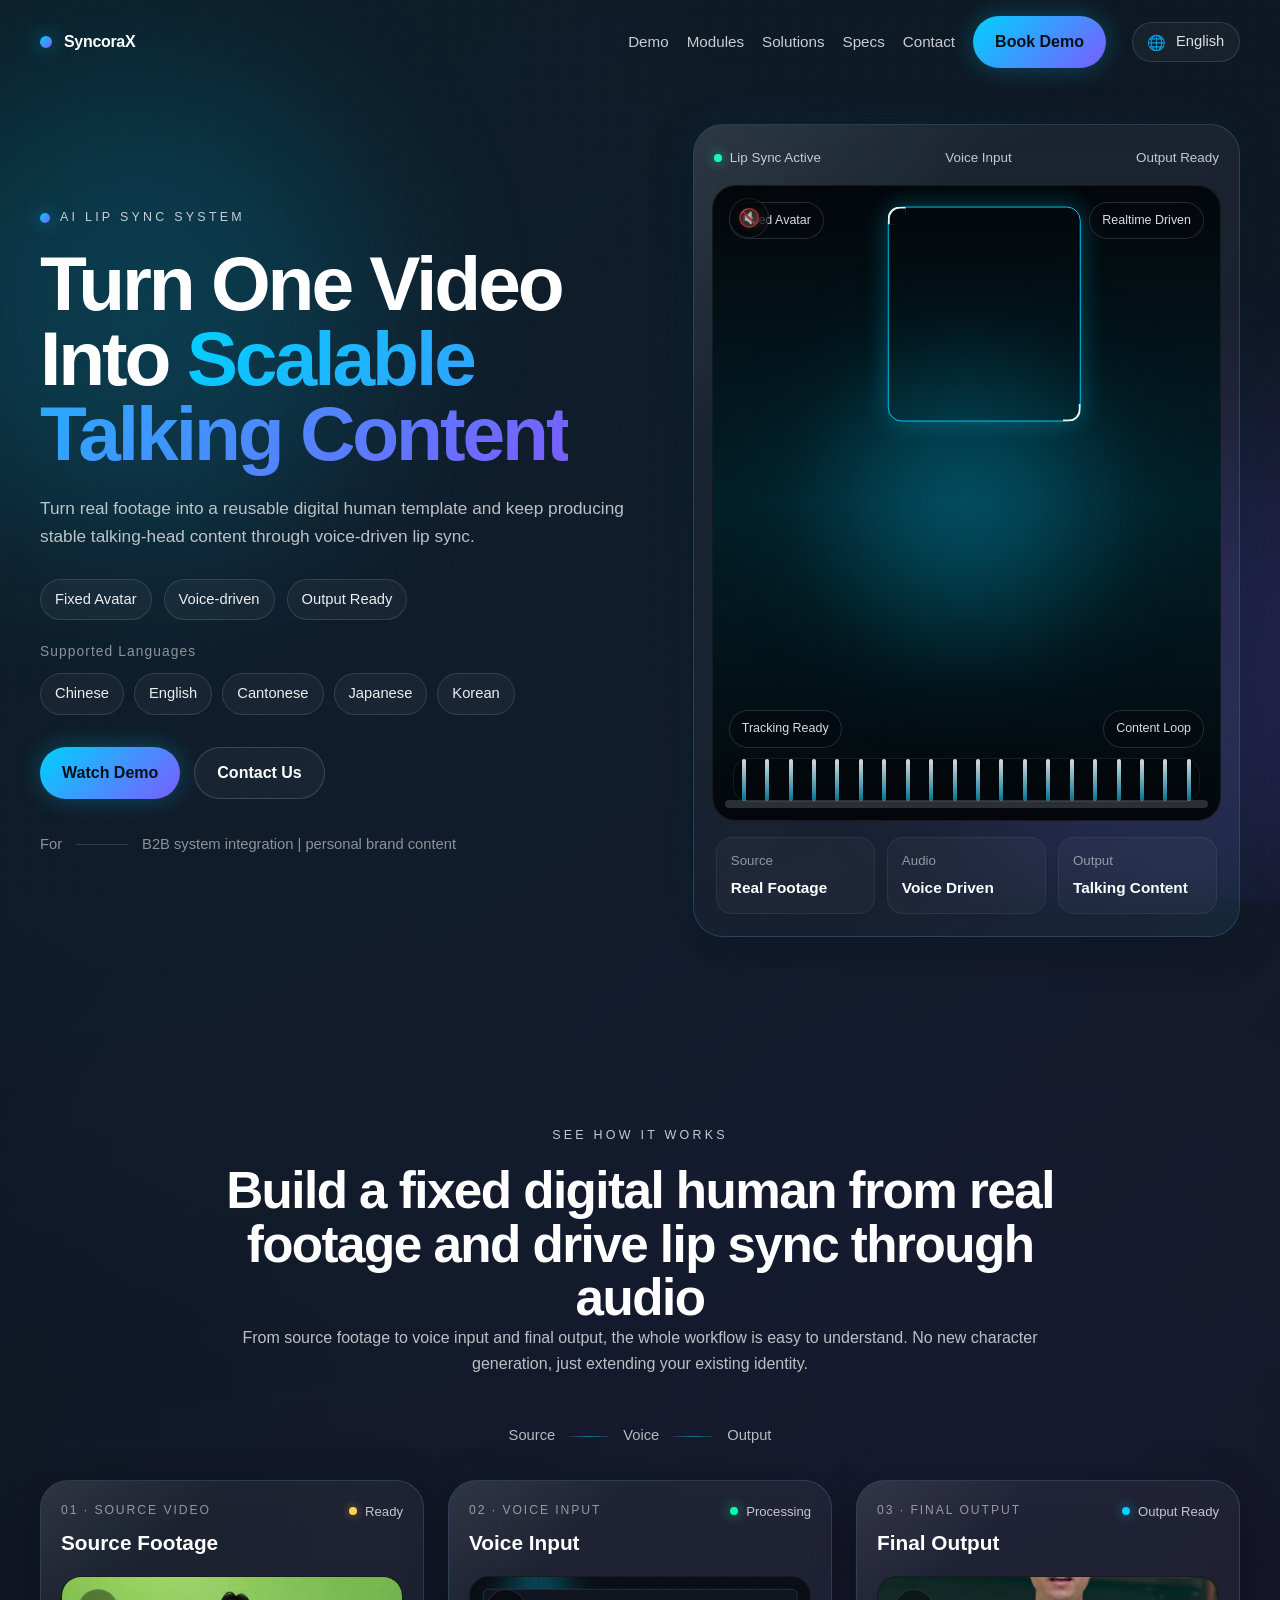
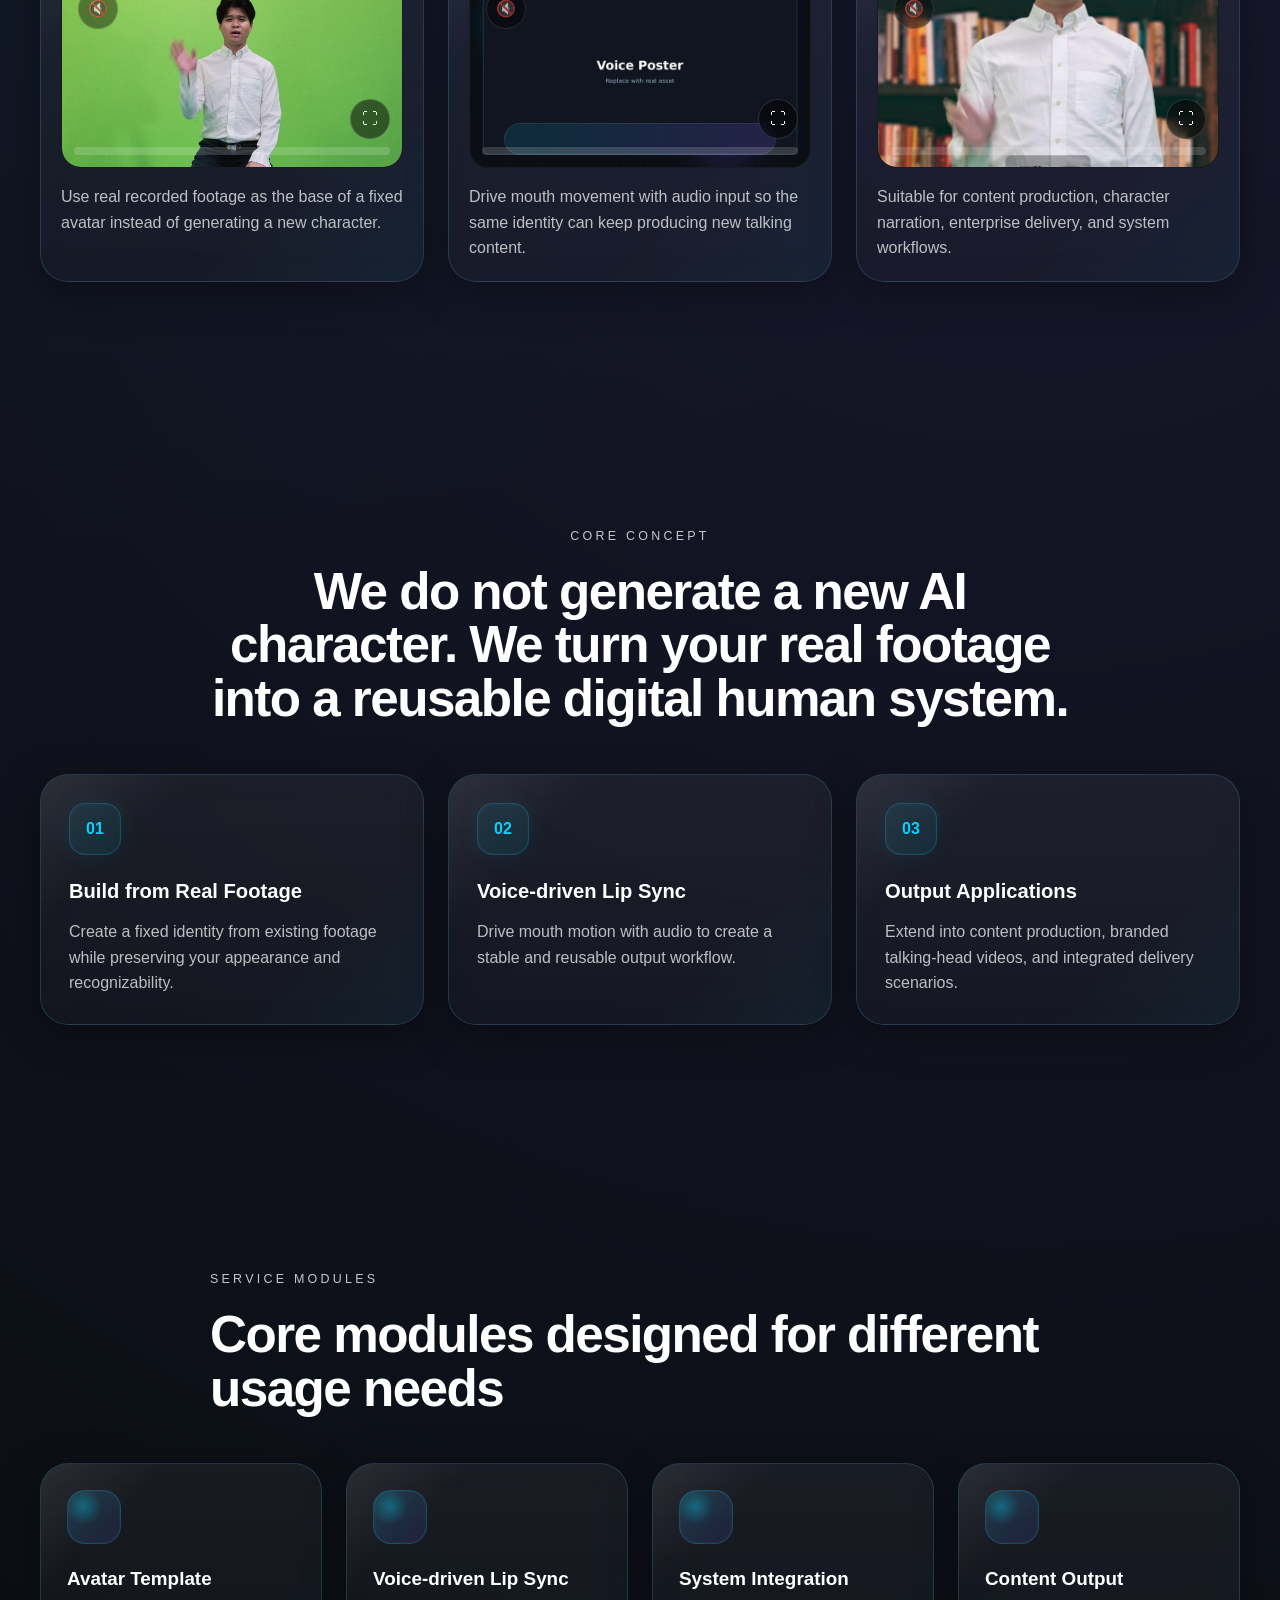
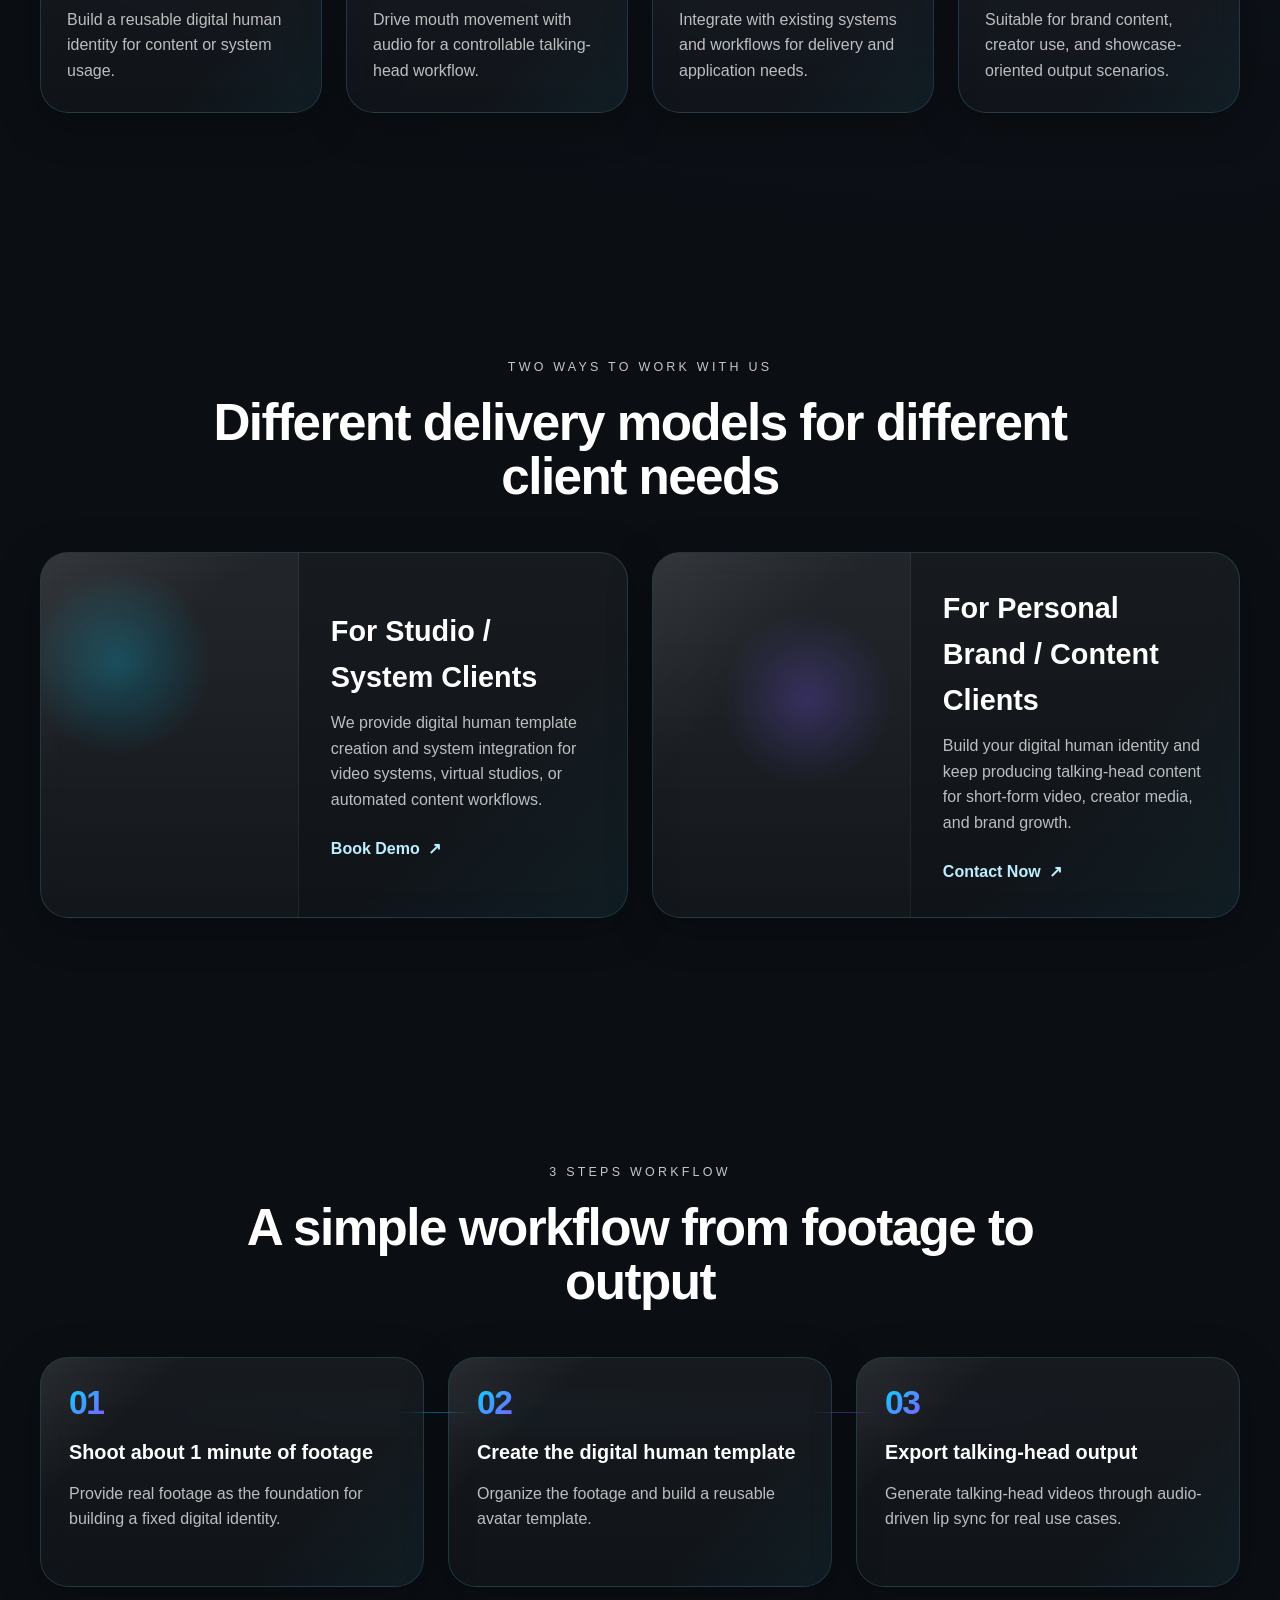
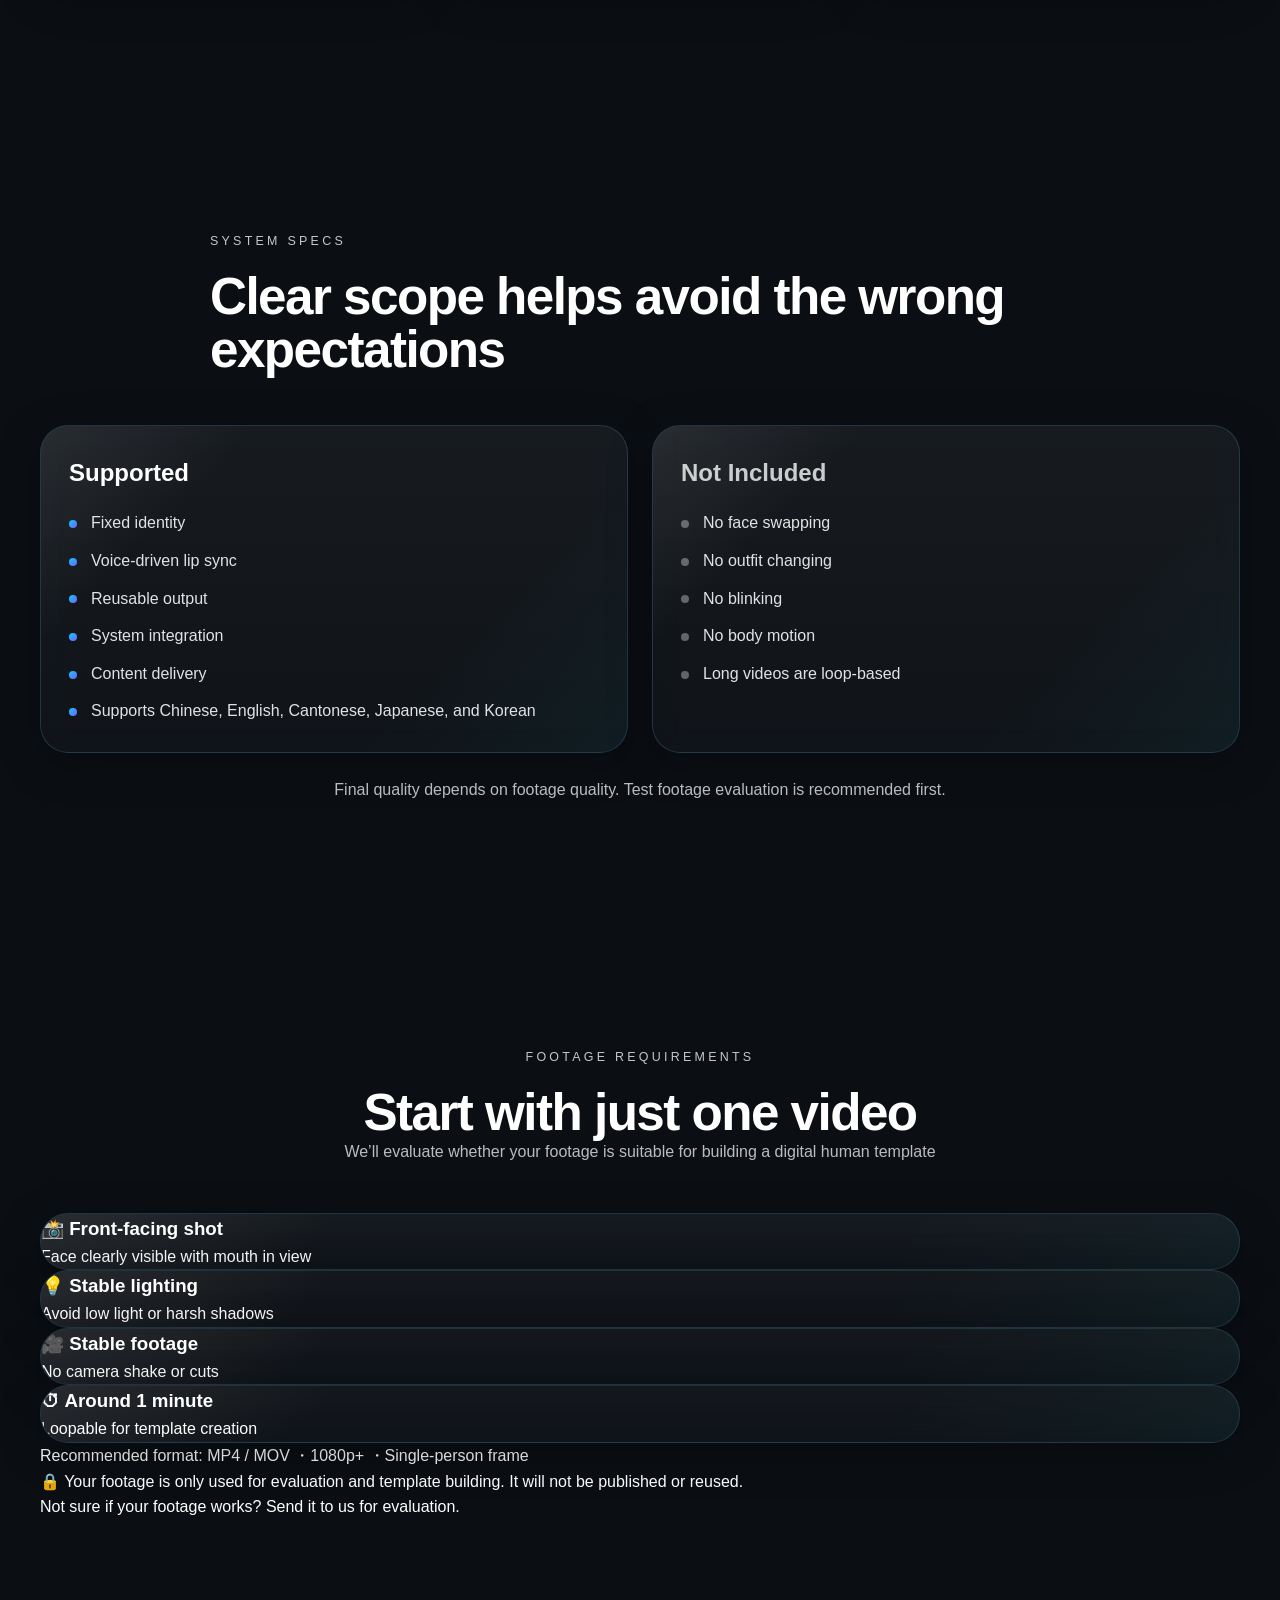
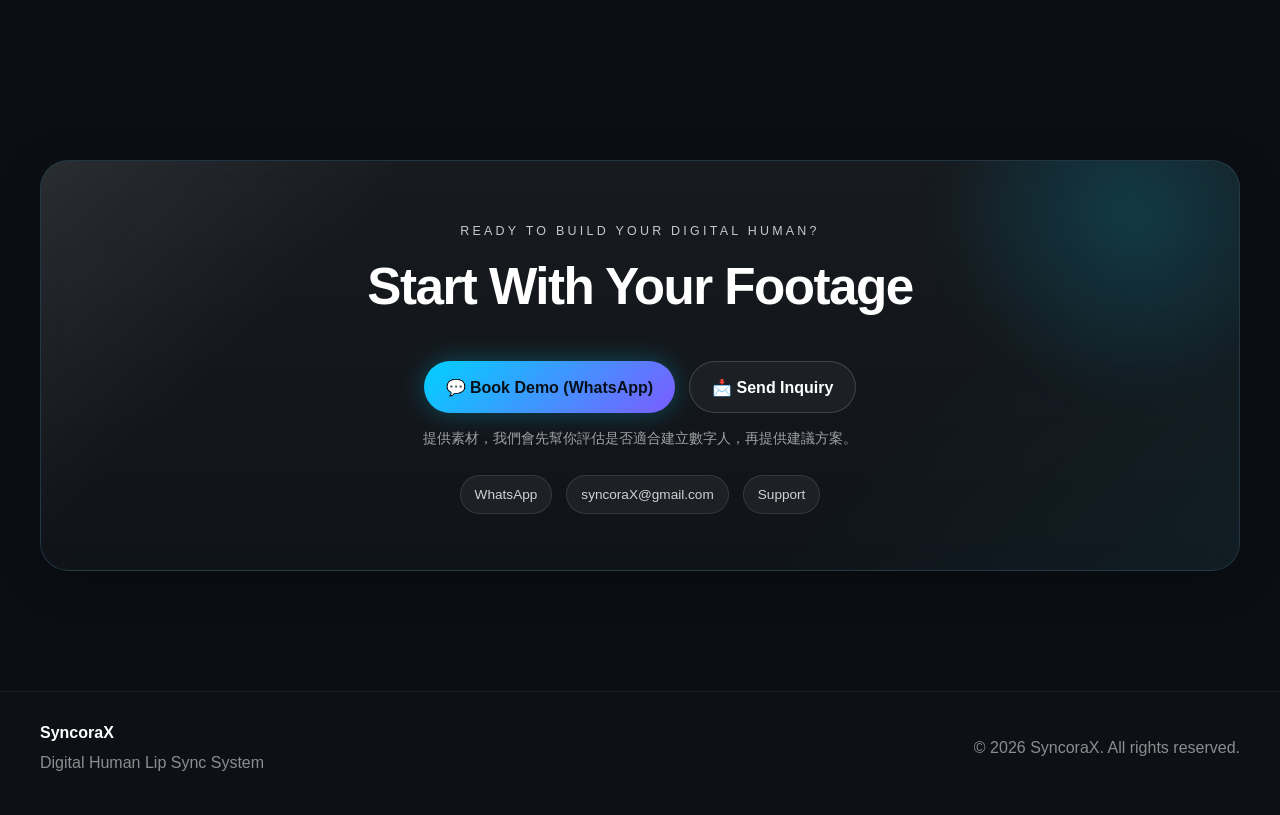
==== commit 08e25da6: "Update index.html" ====
--- a/index.html
+++ b/index.html
@@ -420,7 +420,7 @@
             <div class="video-frame">
               <video
                 src="./assets/videos/demo/source-video-2.mp4"
-                poster="./assets/videos/poster/source-video-poster.webp"
+                poster="./assets/videos/poster/source-video-poster-2.webp"
            
                 muted
                 loop
@@ -550,7 +550,7 @@
             <div class="video-frame">
               <video
                 src="./assets/videos/demo/final-output-2.mp4"
-                poster="./assets/videos/poster/final-output-poster.webp"
+                poster="./assets/videos/poster/final-output-poster-2.webp"
                 muted
                 loop
                 playsinline
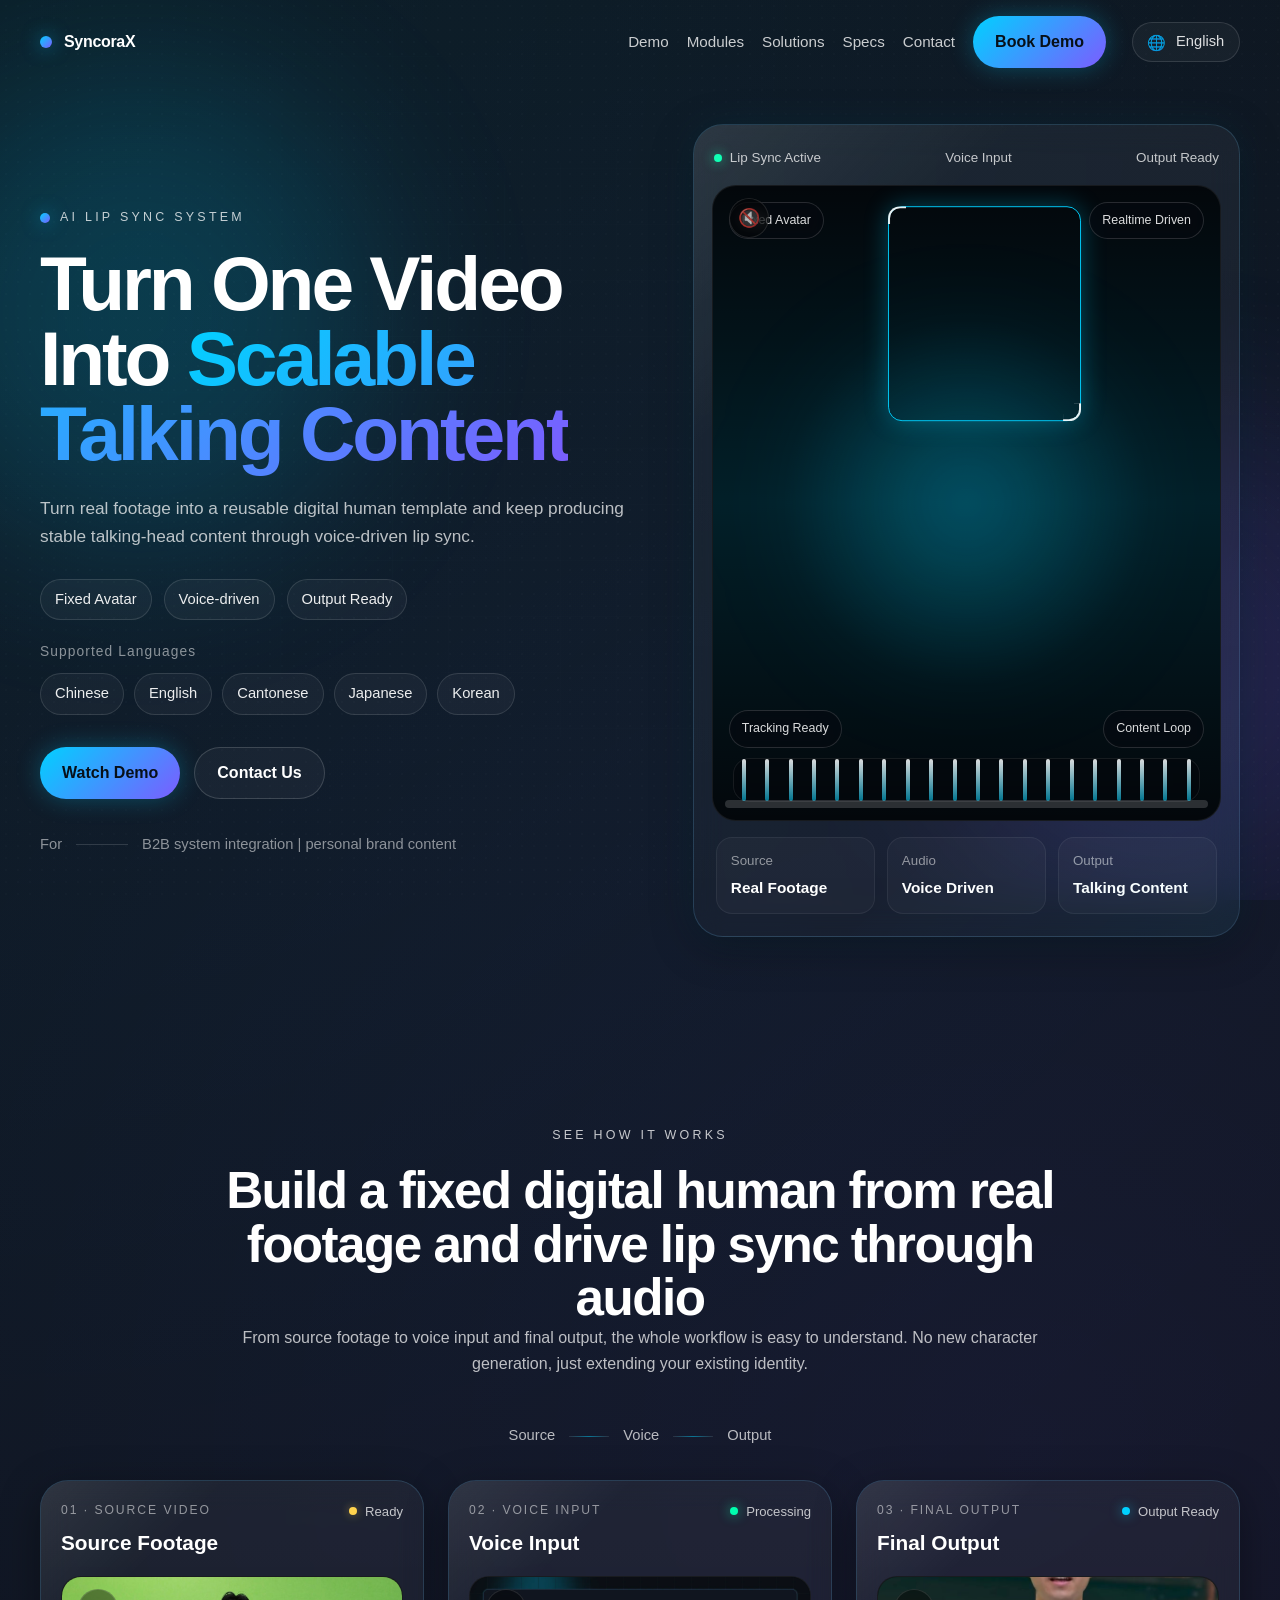
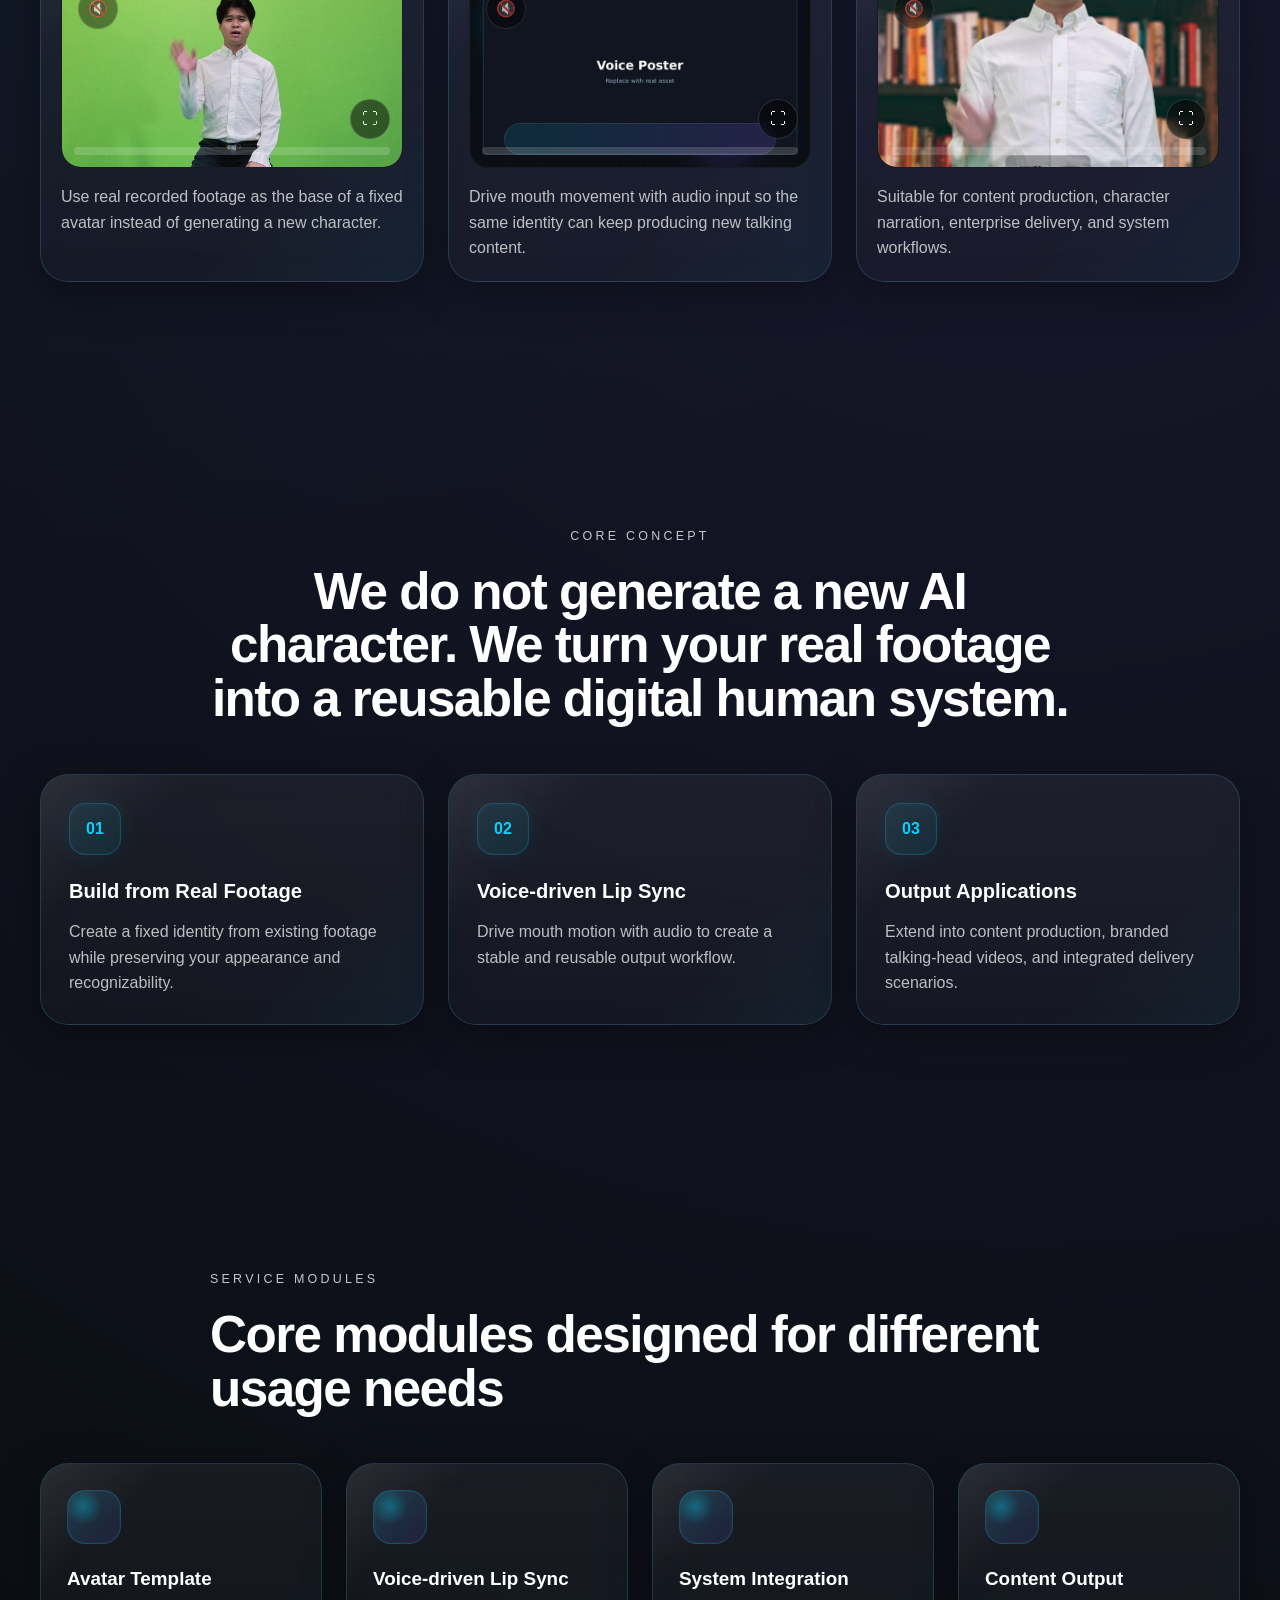
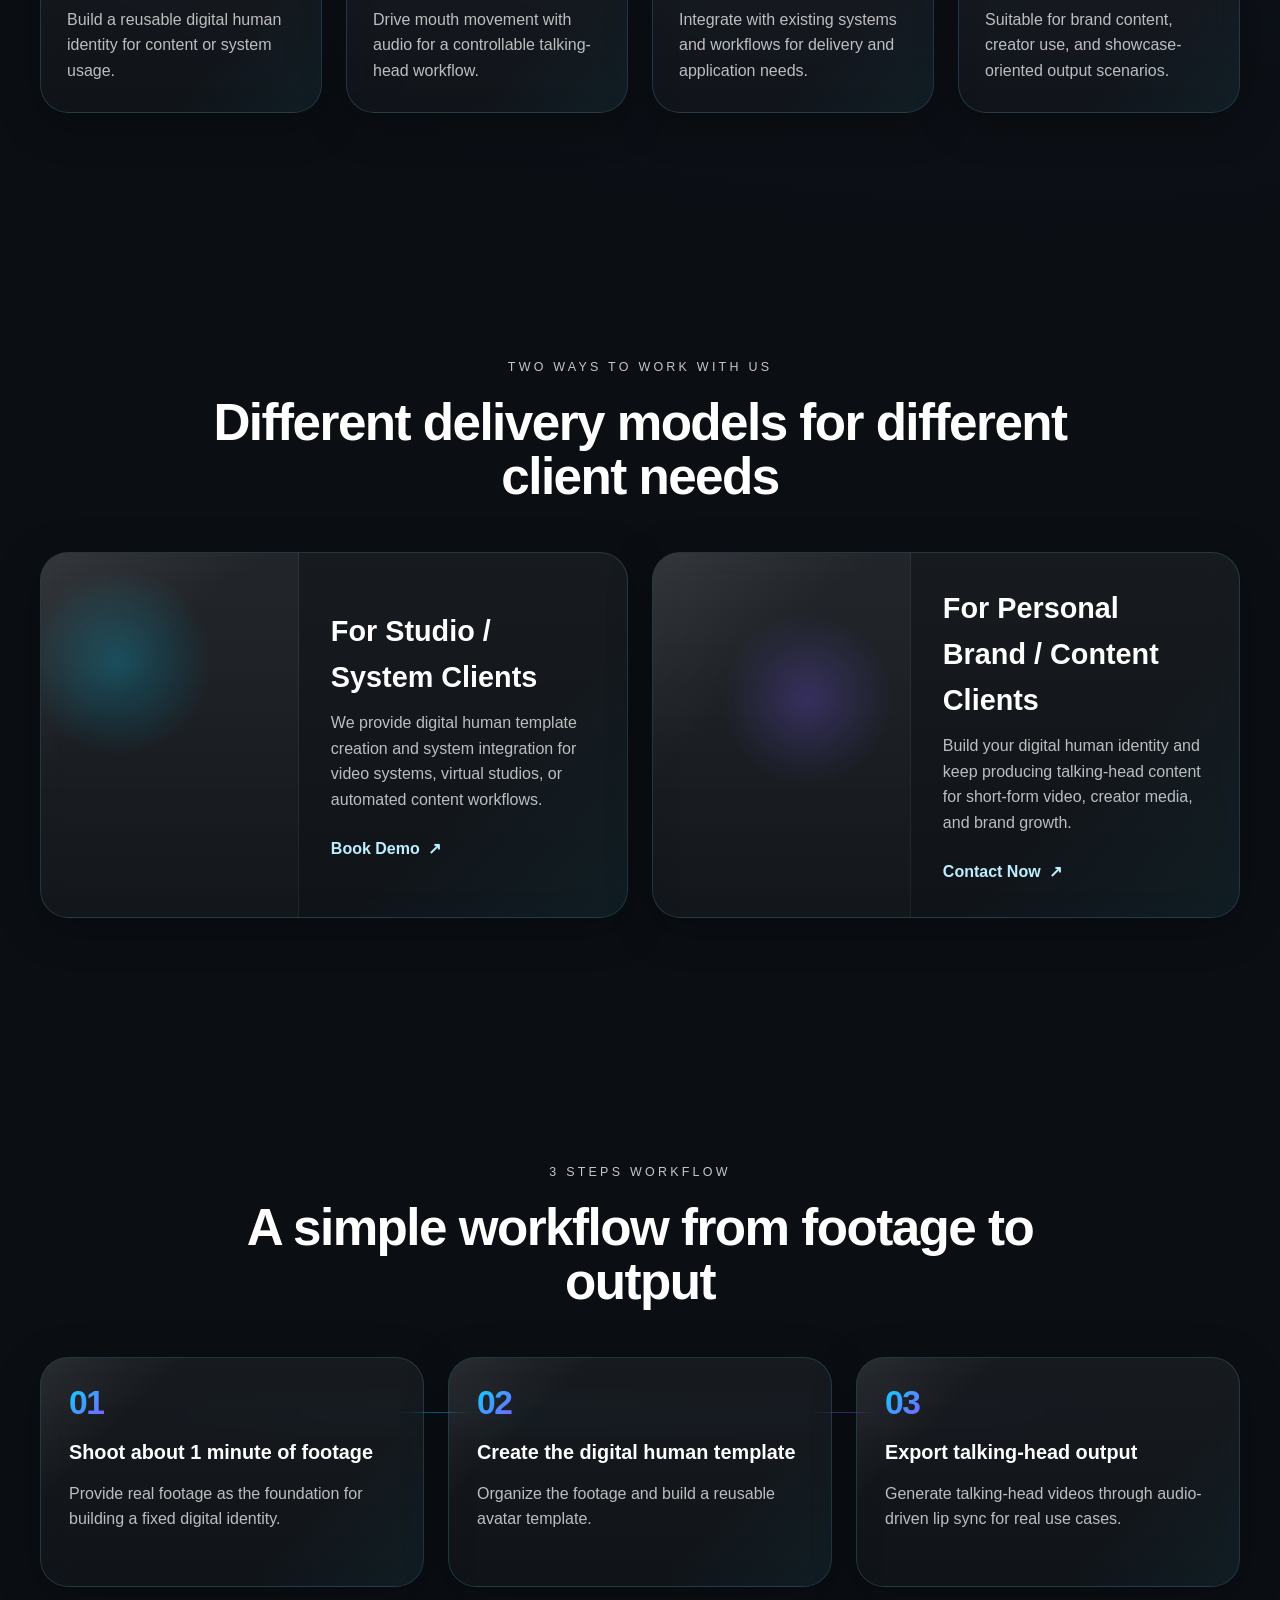
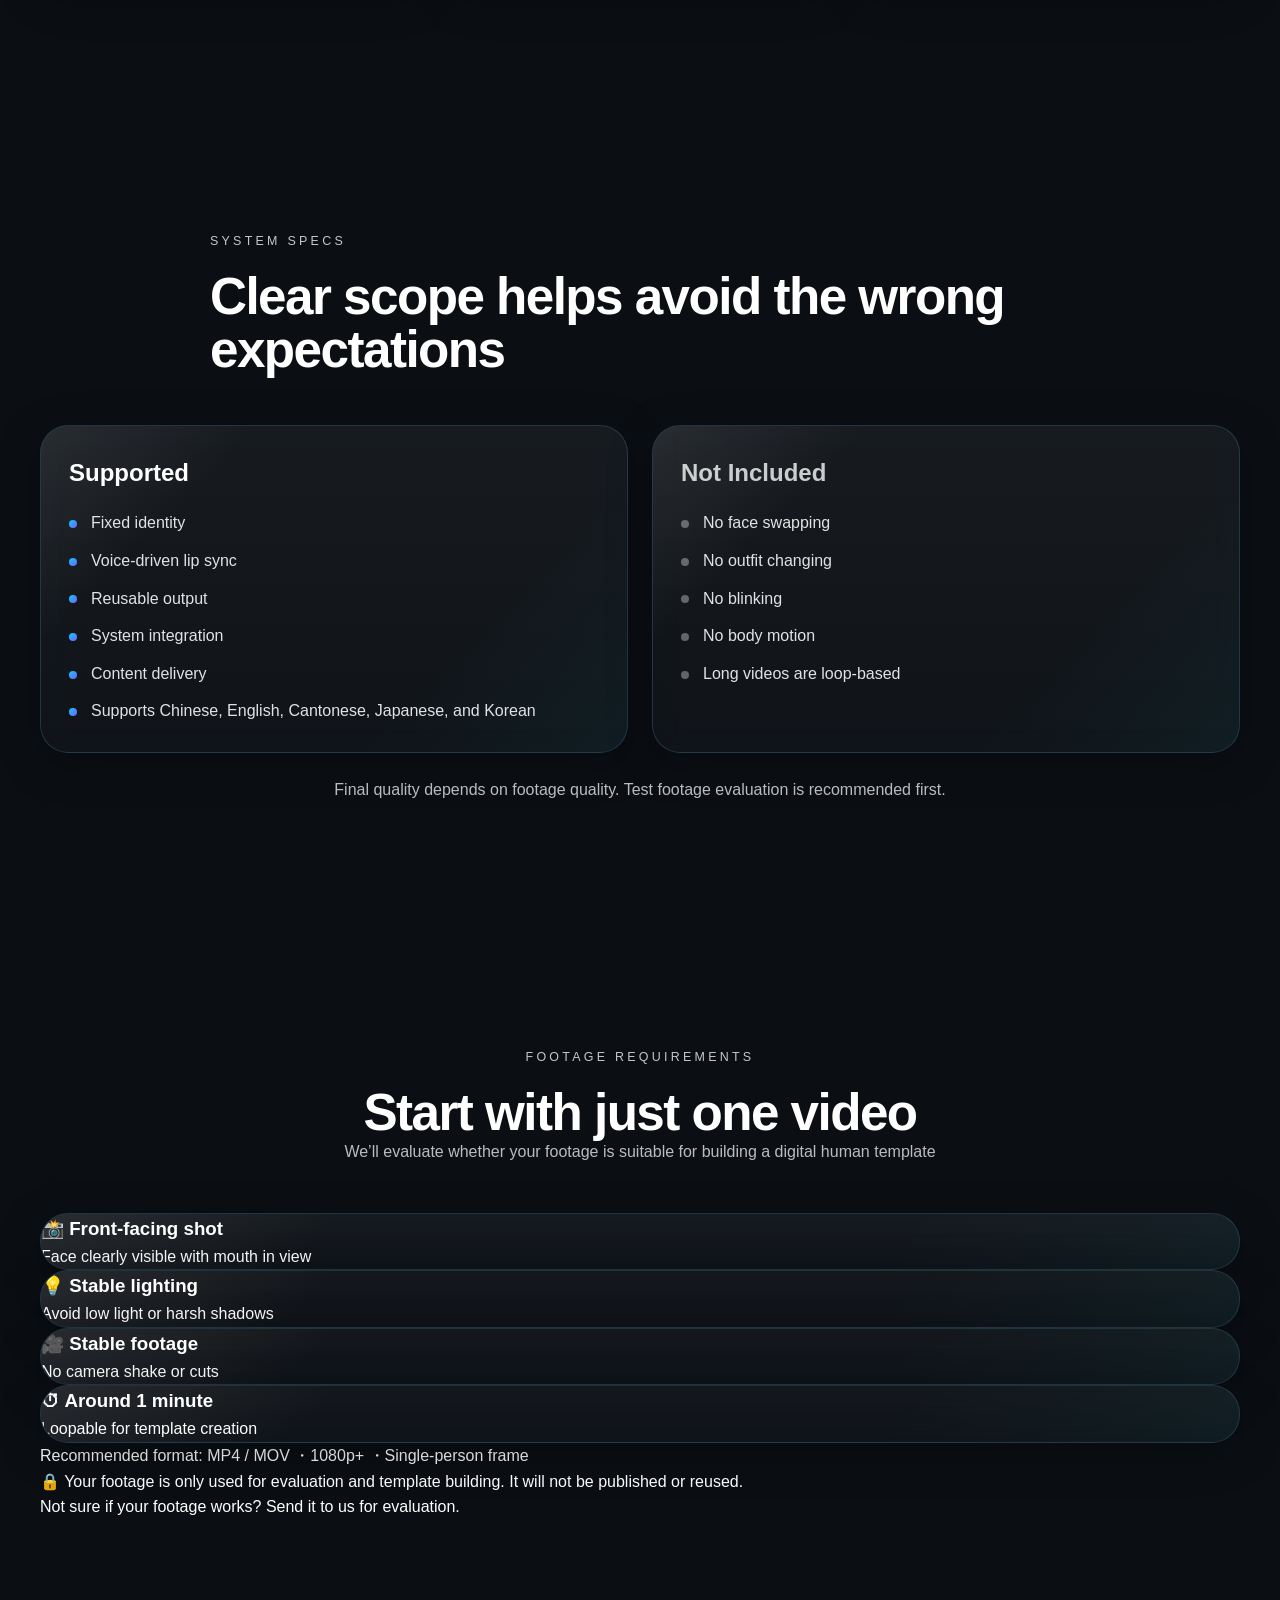
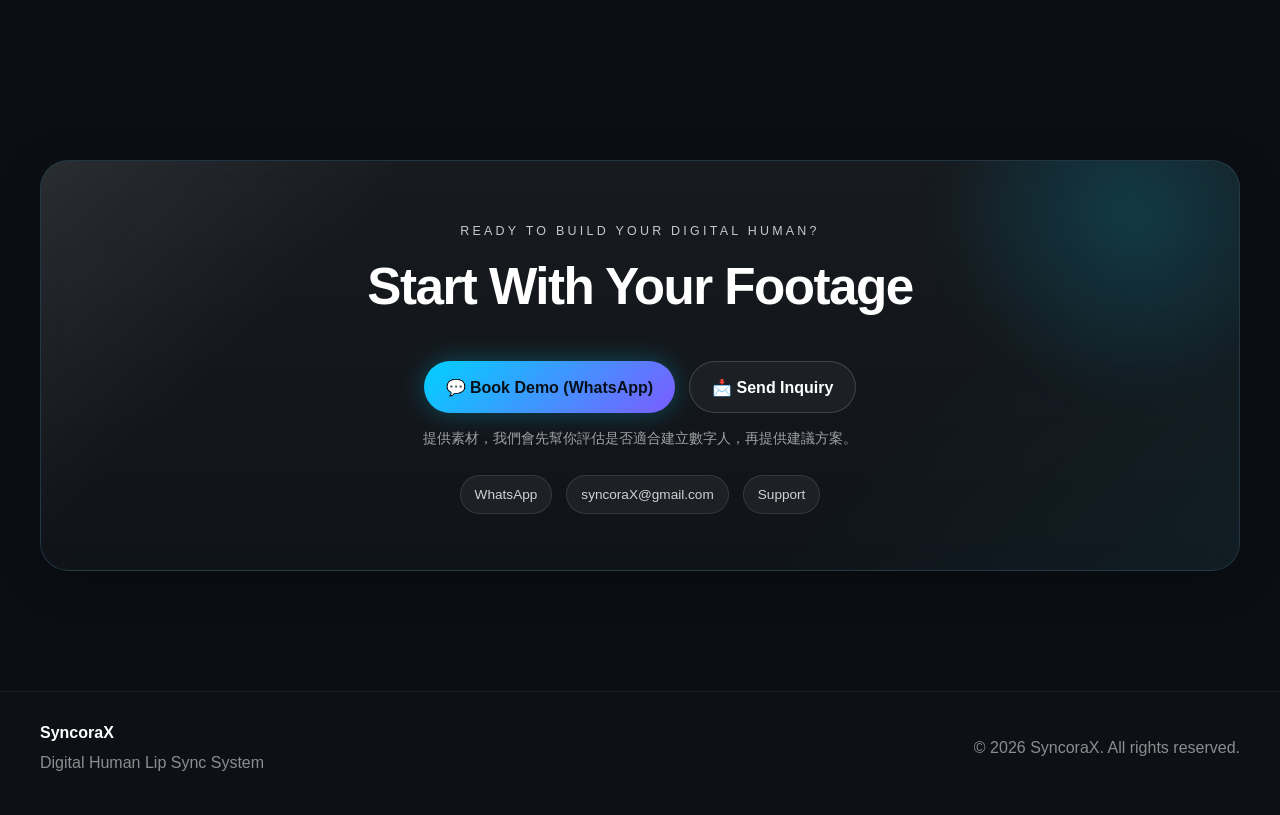
==== commit 1b3d1602: "Update index.html" ====
--- a/index.html
+++ b/index.html
@@ -230,11 +230,11 @@
           </button>
 
           <div class="lang-menu__dropdown" data-lang-dropdown>
+            <button type="button" class="lang-menu__item is-active" data-lang="en">
+              English
+            </button>
             <button type="button" class="lang-menu__item" data-lang="zh">
               繁體中文
-            </button>
-            <button type="button" class="lang-menu__item is-active" data-lang="en">
-              English
             </button>
             <button type="button" class="lang-menu__item" data-lang="zh-cn">
               簡體中文
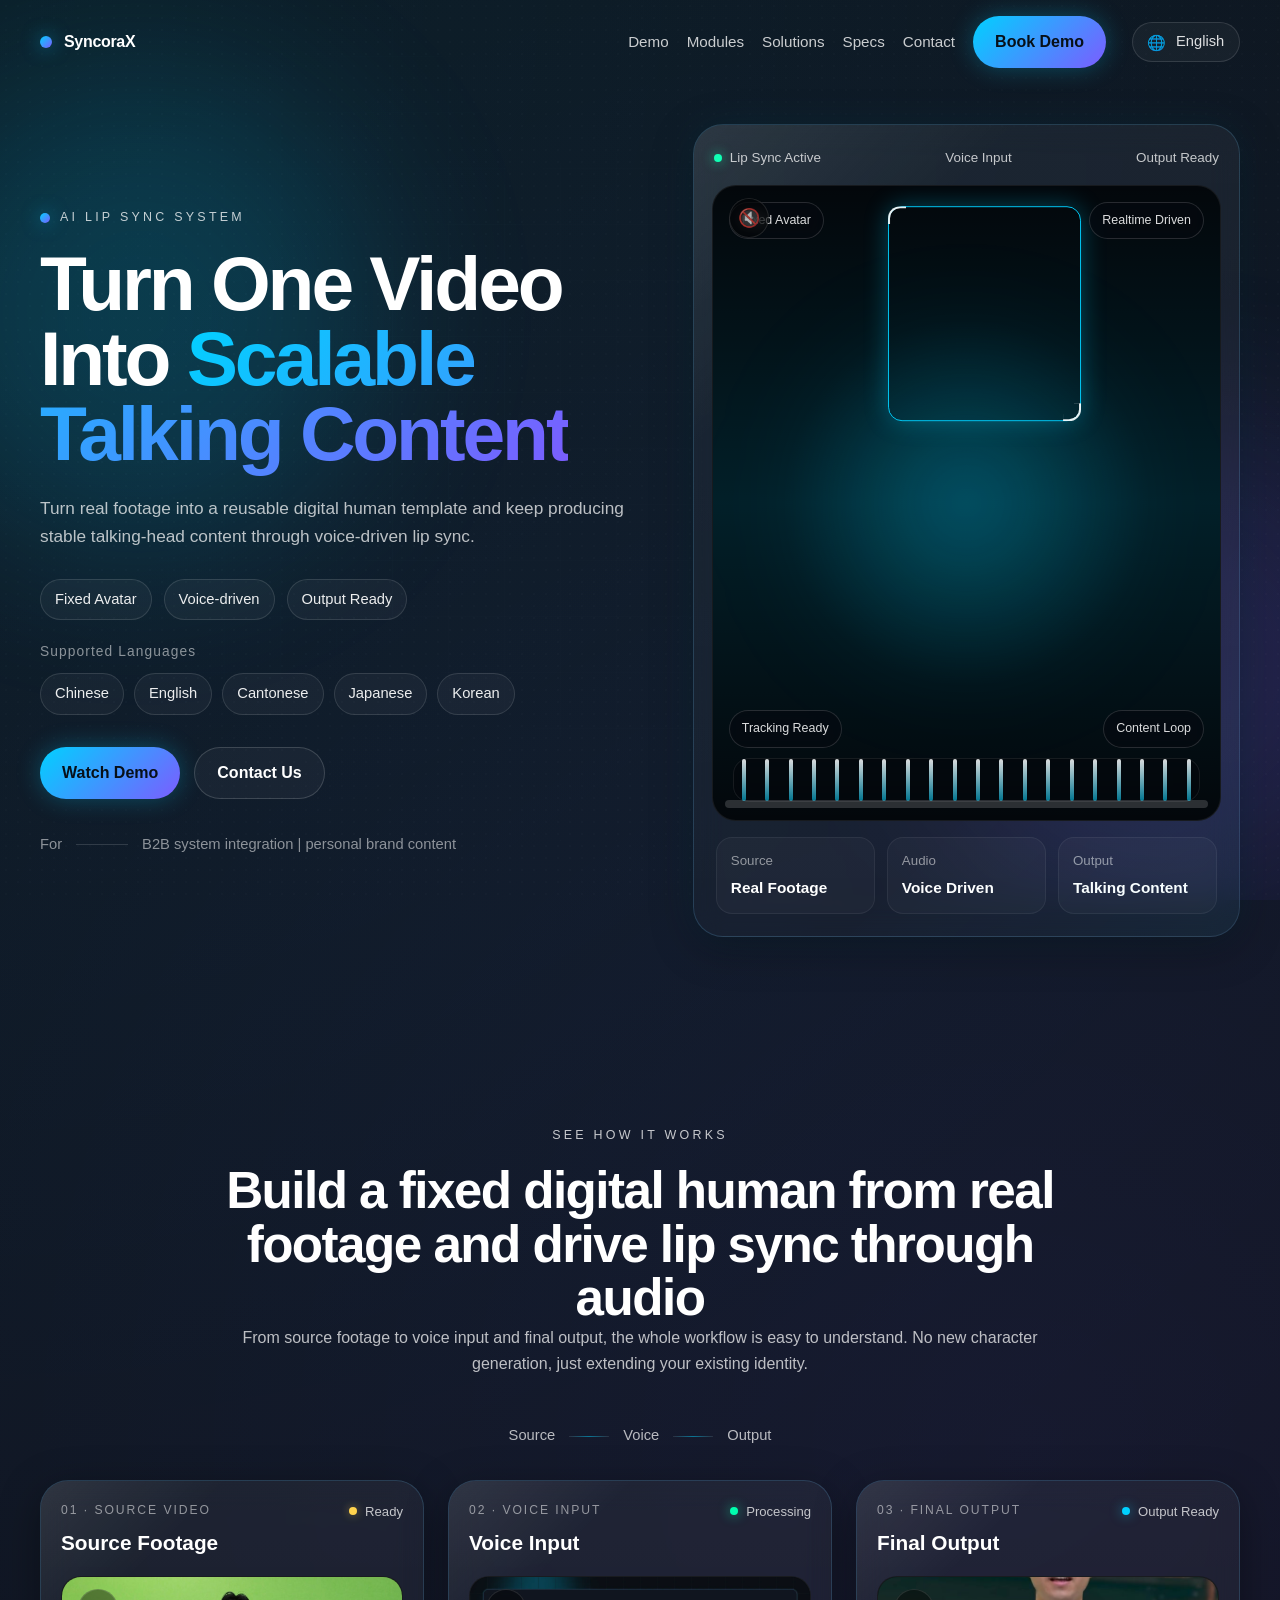
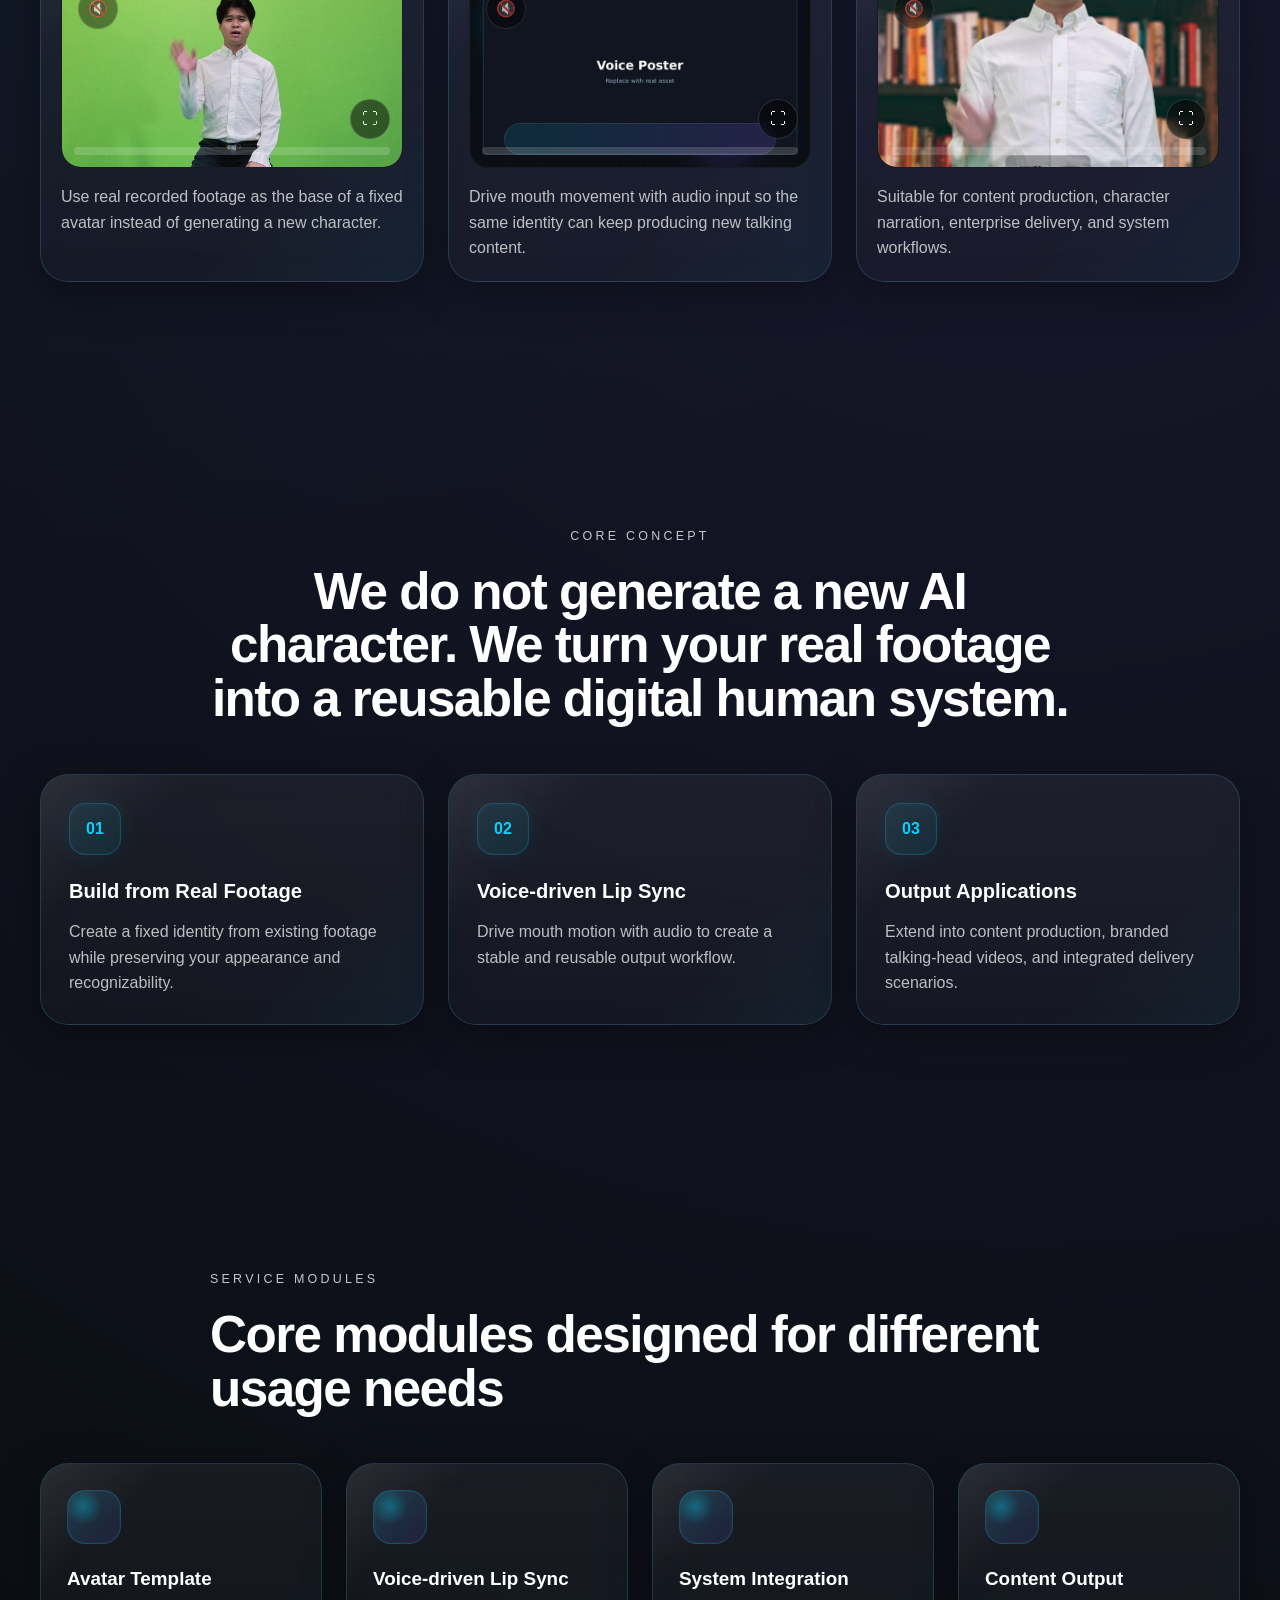
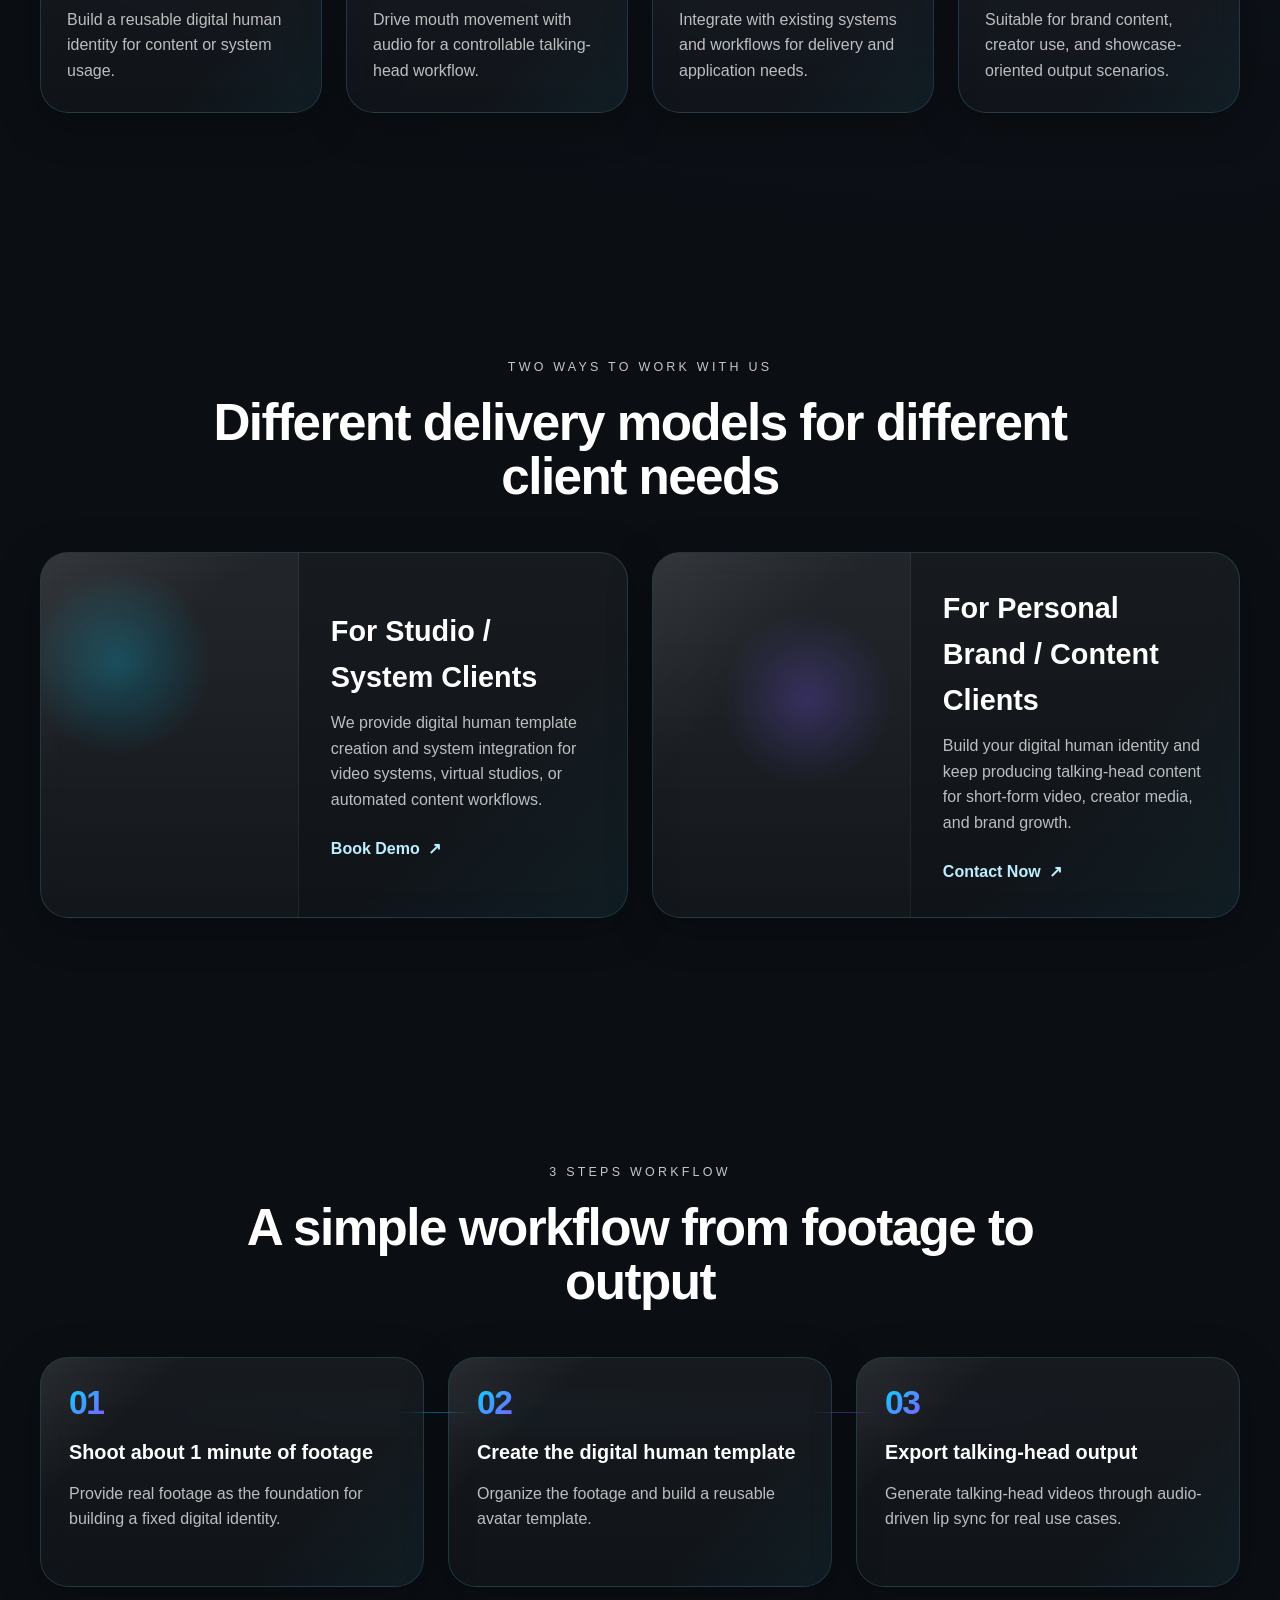
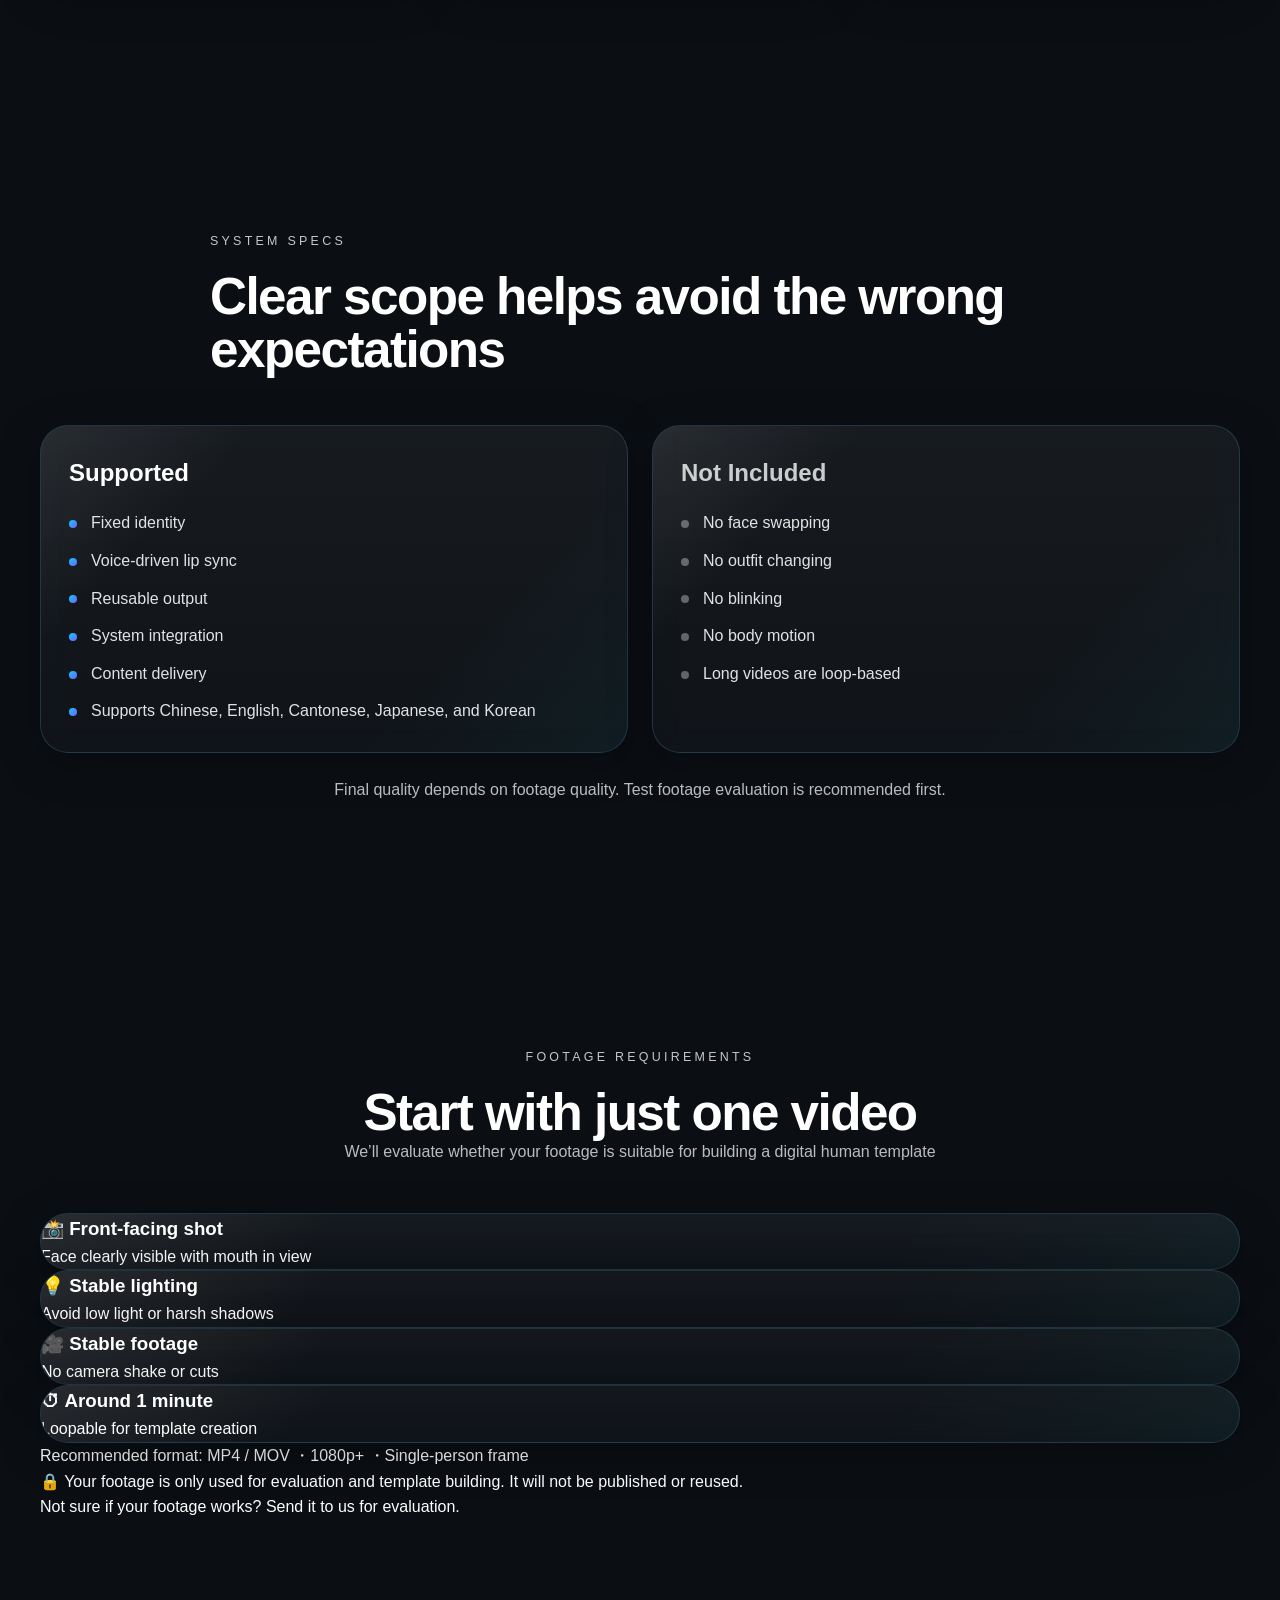
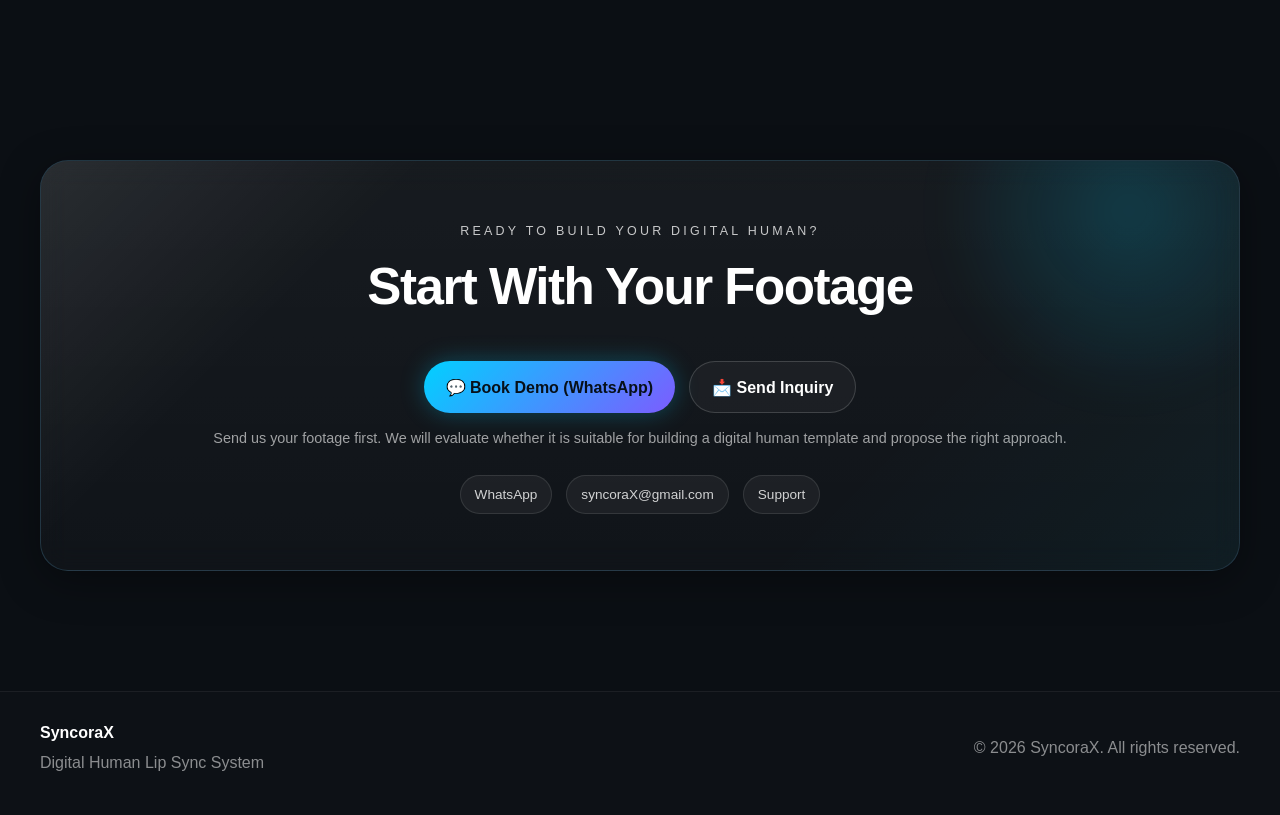
==== commit b5bdf523: "Update index.html" ====
--- a/index.html
+++ b/index.html
@@ -853,7 +853,7 @@
             </a>
           </div>
 
-          <p class="cta__hint" data-i18n="cta.hint">
+          <p class="cta__hint" data-i18n="cta.subtitle">
             提供素材，我們會先幫你評估是否適合建立數字人，再提供建議方案。
           </p>
 
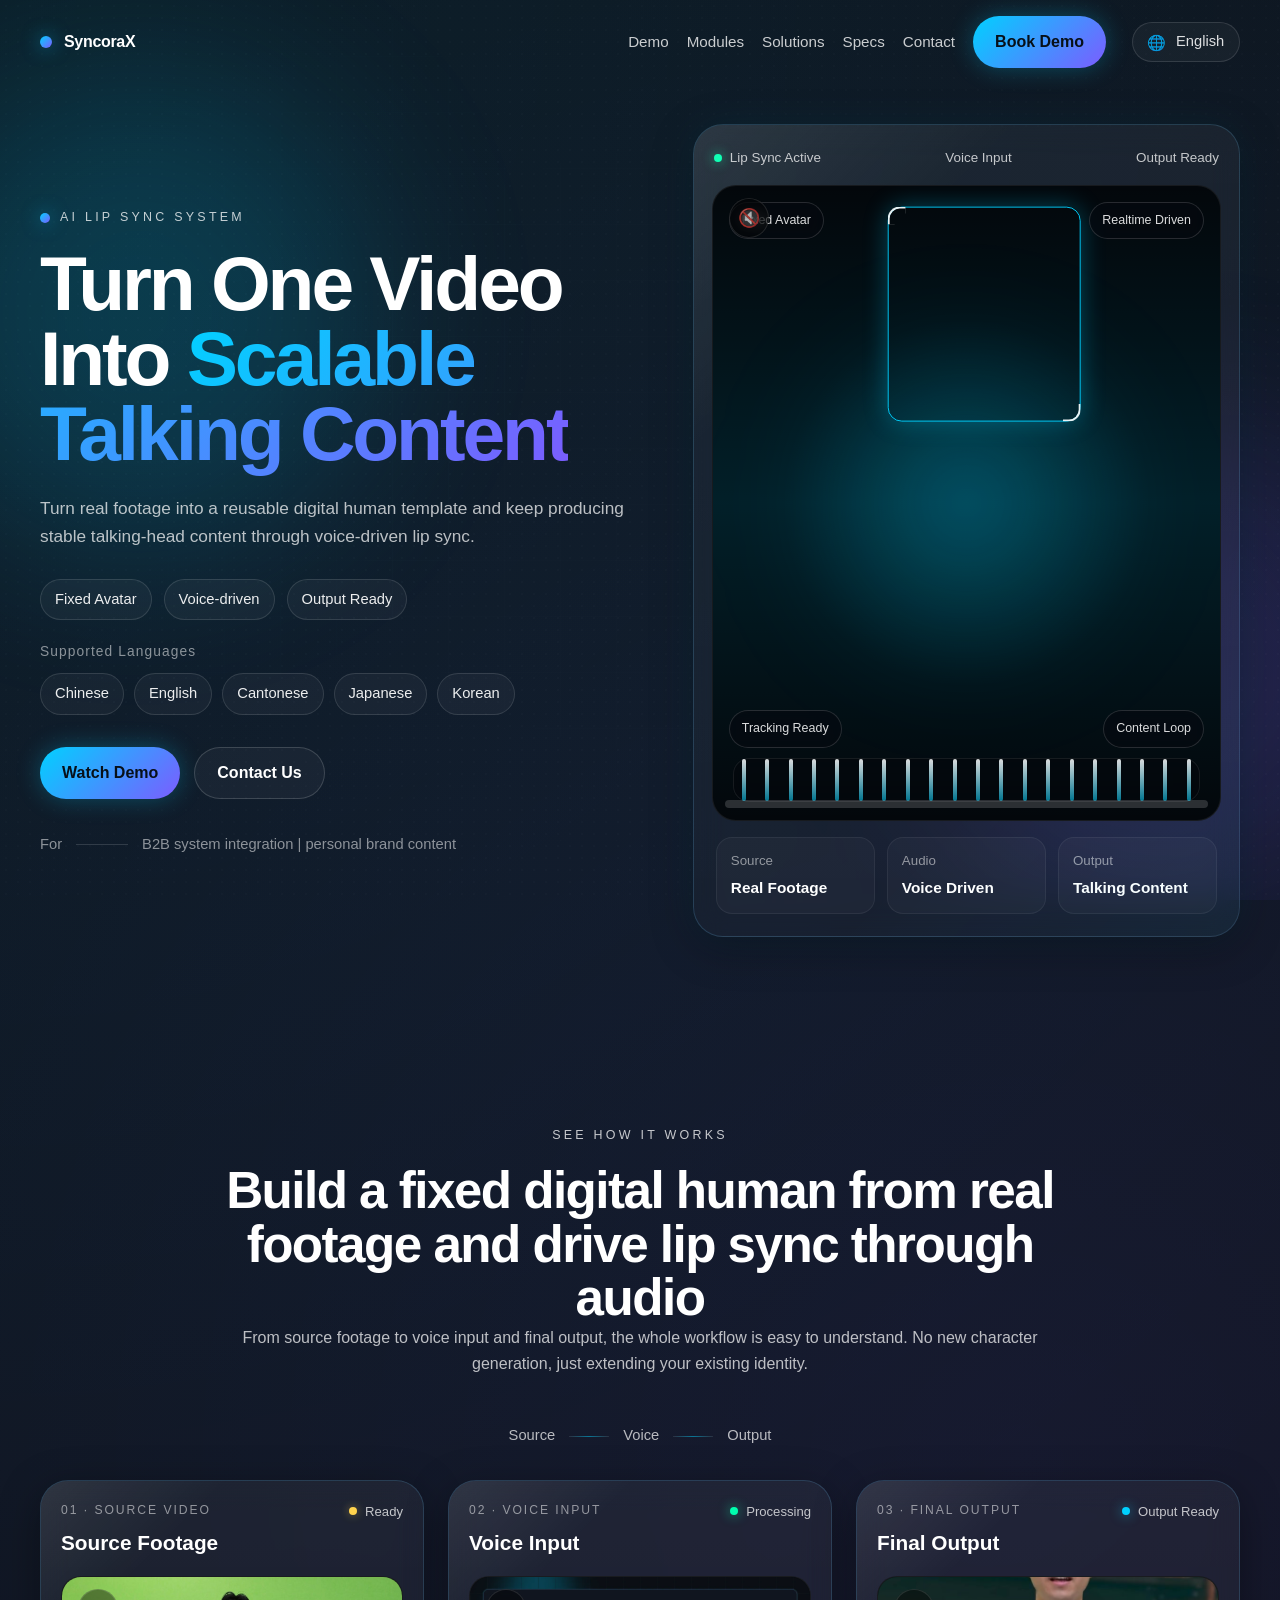
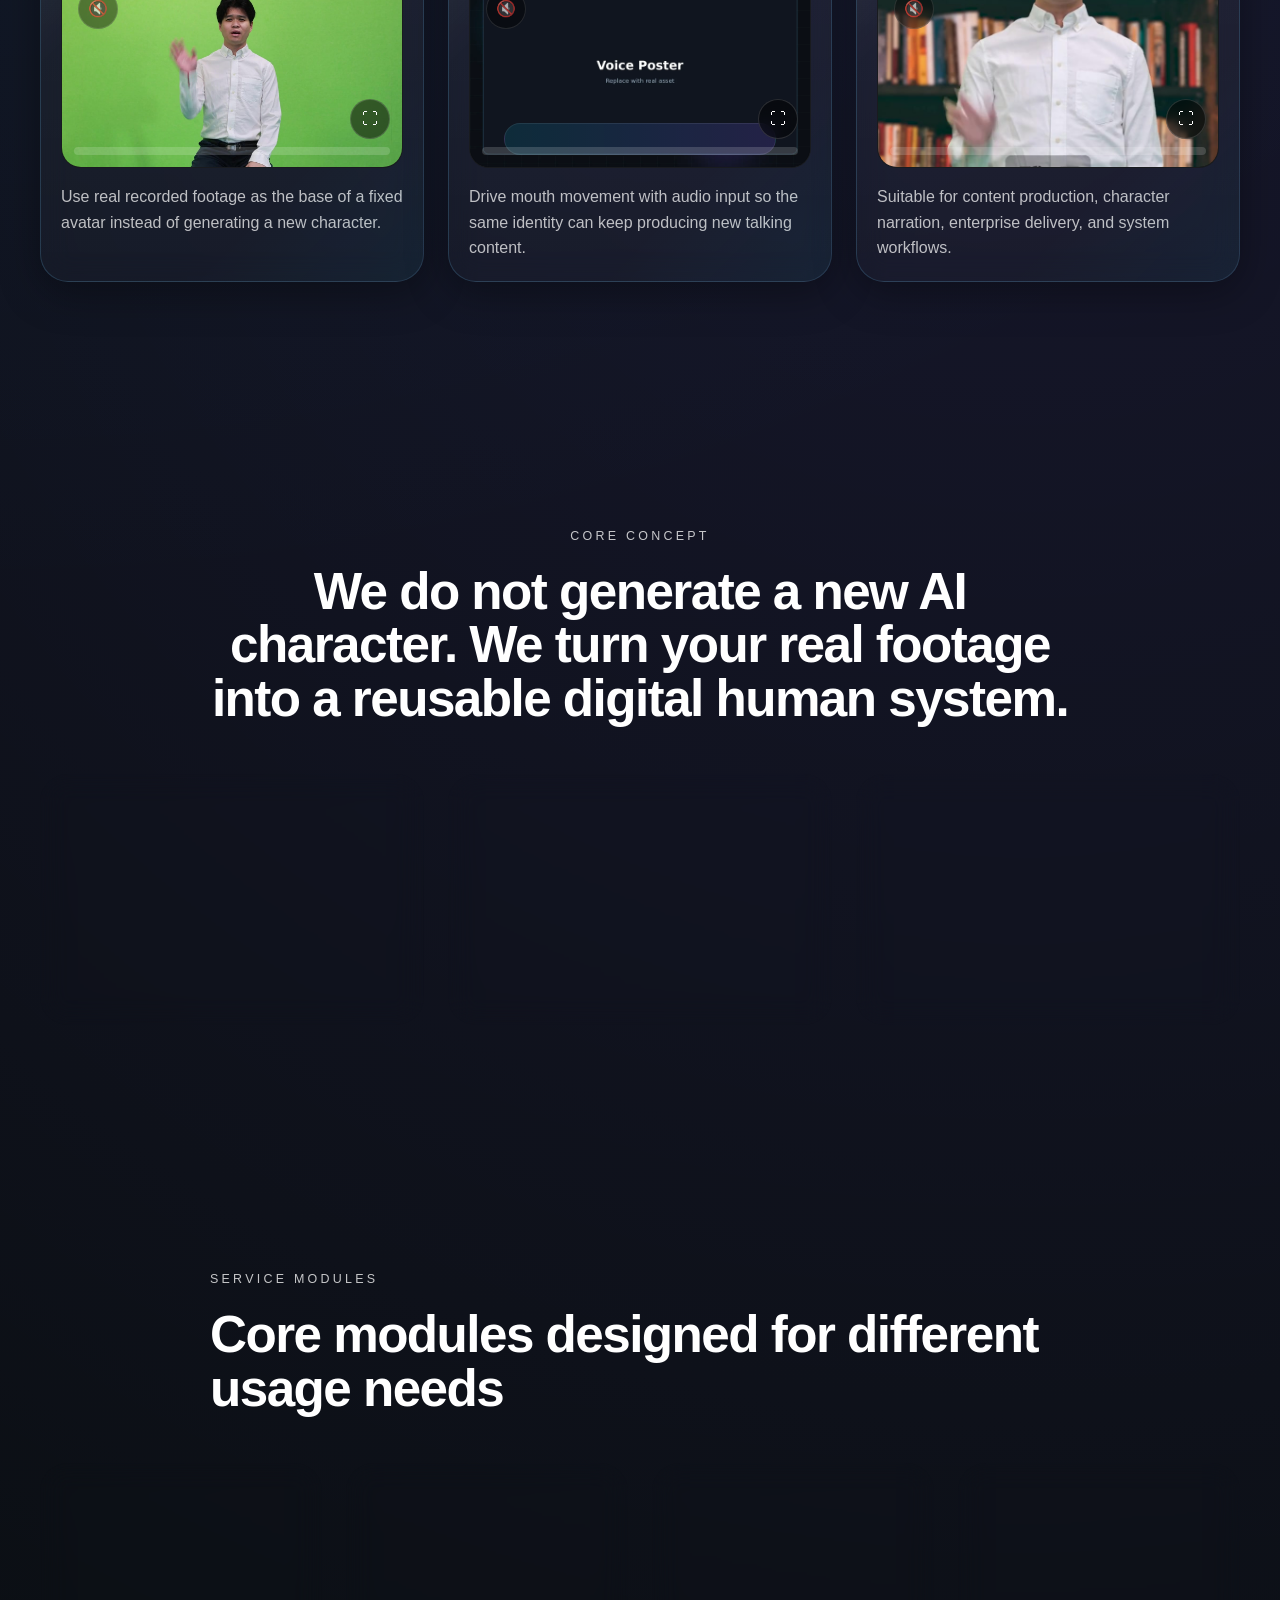
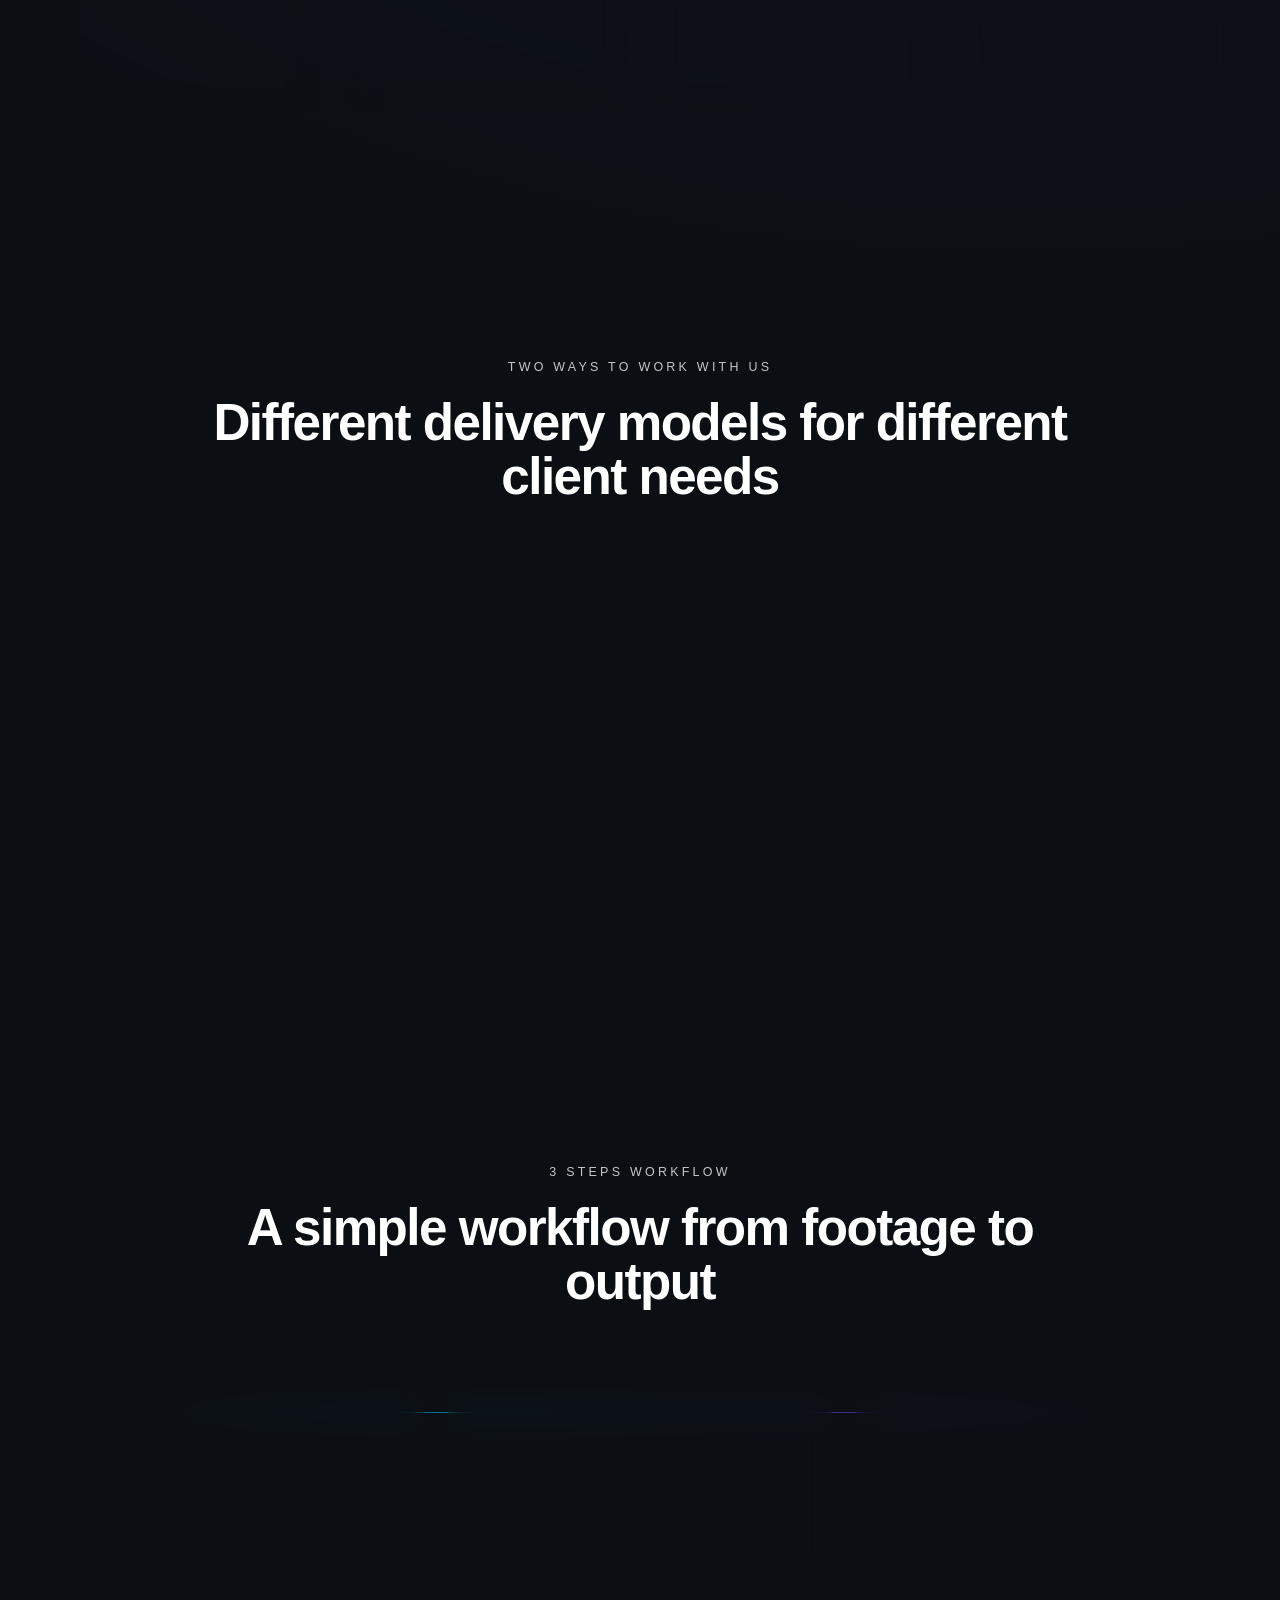
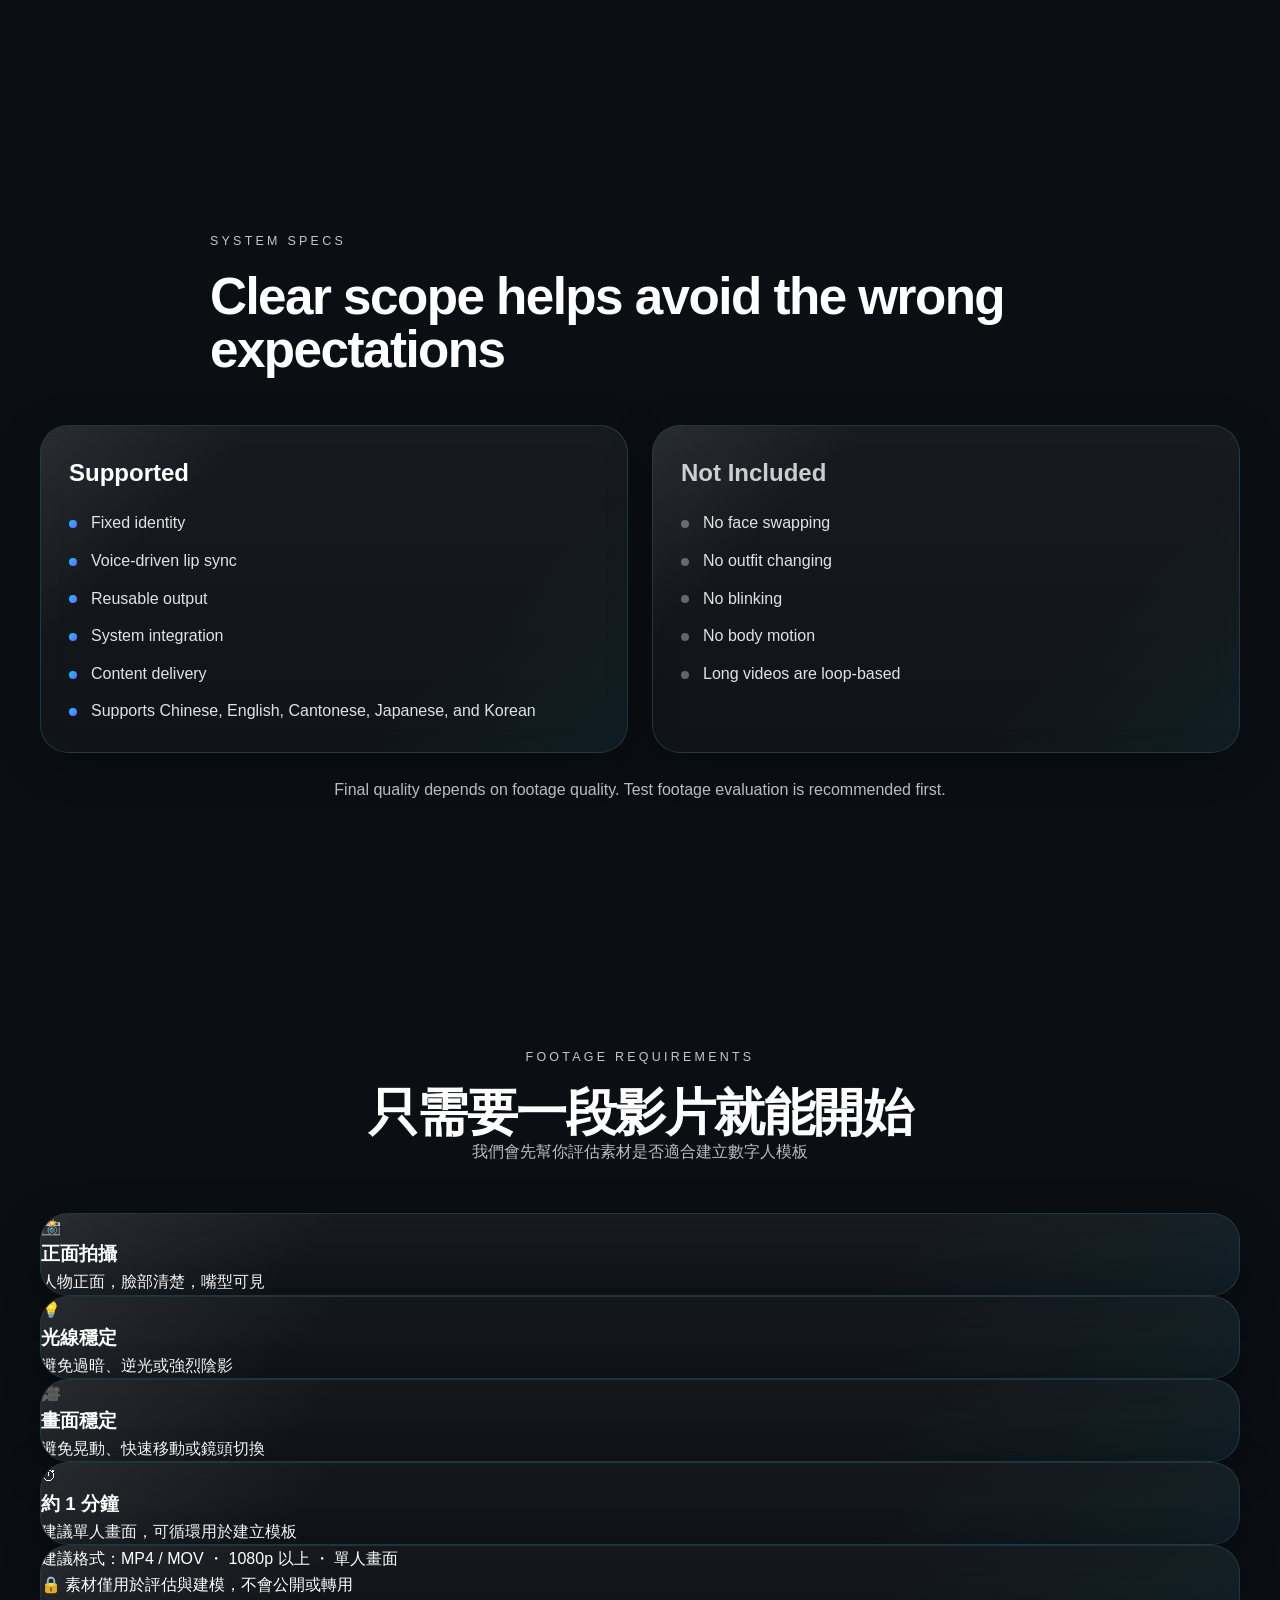
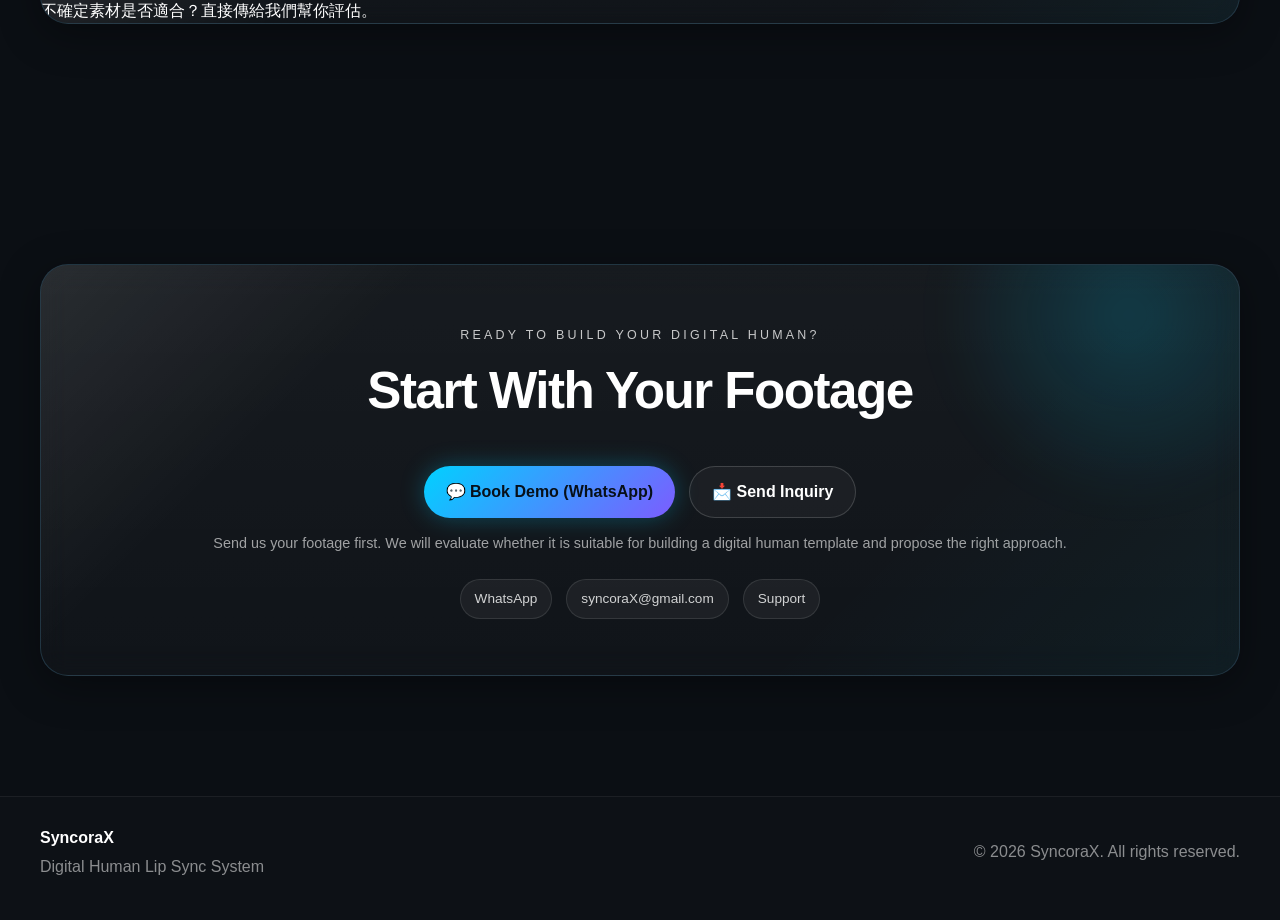
==== commit b8b13d59: "Update index.html" ====
--- a/index.html
+++ b/index.html
@@ -779,59 +779,59 @@
     
     <section class="requirements section-shell">
   <div class="container">
-
     <div class="section-heading text-center">
-      <div class="eyebrow eyebrow--center" data-i18n="requirements.eyebrow">
+      <div class="eyebrow eyebrow--center" data-i18n="req.eyebrow">
         FOOTAGE REQUIREMENTS
       </div>
-      <h2 class="section-title" data-i18n="requirements.title">
-        只需要一段影片，就可以開始
+
+      <h2 class="section-title" data-i18n="req.title">
+        只需要一段影片就能開始
       </h2>
-      <p class="section-subtitle" data-i18n="requirements.subtitle">
+
+      <p class="section-subtitle" data-i18n="req.subtitle">
         我們會先幫你評估素材是否適合建立數字人模板
       </p>
     </div>
 
     <div class="requirements__grid">
-
-      <div class="requirement-card glass-card">
-        <h3 data-i18n="requirements.card1Title">📸 正面拍攝</h3>
-        <p data-i18n="requirements.card1Desc">人物正面，嘴部清楚可見</p>
-      </div>
-
-      <div class="requirement-card glass-card">
-        <h3 data-i18n="requirements.card2Title">💡 穩定光線</h3>
-        <p data-i18n="requirements.card2Desc">避免過暗或強烈陰影</p>
-      </div>
-
-      <div class="requirement-card glass-card">
-        <h3 data-i18n="requirements.card3Title">🎥 穩定畫面</h3>
-        <p data-i18n="requirements.card3Desc">避免晃動或鏡頭切換</p>
-      </div>
-
-      <div class="requirement-card glass-card">
-        <h3 data-i18n="requirements.card4Title">⏱ 約 1 分鐘</h3>
-        <p data-i18n="requirements.card4Desc">可循環使用建立模板</p>
-      </div>
-
+      <article class="requirement-card glass-card">
+        <div class="requirement-card__icon">📸</div>
+        <h3 data-i18n="req.card1Title">正面拍攝</h3>
+        <p data-i18n="req.card1Desc">人物正面，臉部清楚，嘴型可見</p>
+      </article>
+
+      <article class="requirement-card glass-card">
+        <div class="requirement-card__icon">💡</div>
+        <h3 data-i18n="req.card2Title">光線穩定</h3>
+        <p data-i18n="req.card2Desc">避免過暗、逆光或強烈陰影</p>
+      </article>
+
+      <article class="requirement-card glass-card">
+        <div class="requirement-card__icon">🎥</div>
+        <h3 data-i18n="req.card3Title">畫面穩定</h3>
+        <p data-i18n="req.card3Desc">避免晃動、快速移動或鏡頭切換</p>
+      </article>
+
+      <article class="requirement-card glass-card">
+        <div class="requirement-card__icon">⏱</div>
+        <h3 data-i18n="req.card4Title">約 1 分鐘</h3>
+        <p data-i18n="req.card4Desc">建議單人畫面，可循環用於建立模板</p>
+      </article>
     </div>
 
-    <div class="requirements__specs">
-      <p data-i18n="requirements.specs">
-        建議格式：MP4 / MOV ・1080p 以上 ・單人畫面
+    <div class="requirements__footer glass-card">
+      <p class="requirements__format" data-i18n="req.format">
+        建議格式：MP4 / MOV ・ 1080p 以上 ・ 單人畫面
+      </p>
+
+      <p class="requirements__privacy" data-i18n="req.privacy">
+        🔒 素材僅用於評估與建模，不會公開或轉用
+      </p>
+
+      <p class="requirements__note" data-i18n="req.note">
+        不確定素材是否適合？直接傳給我們幫你評估。
       </p>
     </div>
-
-    <div class="requirements__trust">
-      <p data-i18n="requirements.trust">
-        🔒 素材僅用於評估與建模，不會公開或轉用
-      </p>
-    </div>
-
-    <p class="requirements__note" data-i18n="requirements.note">
-      不確定素材是否適合？直接傳給我們幫你評估。
-    </p>
-
   </div>
 </section>
 
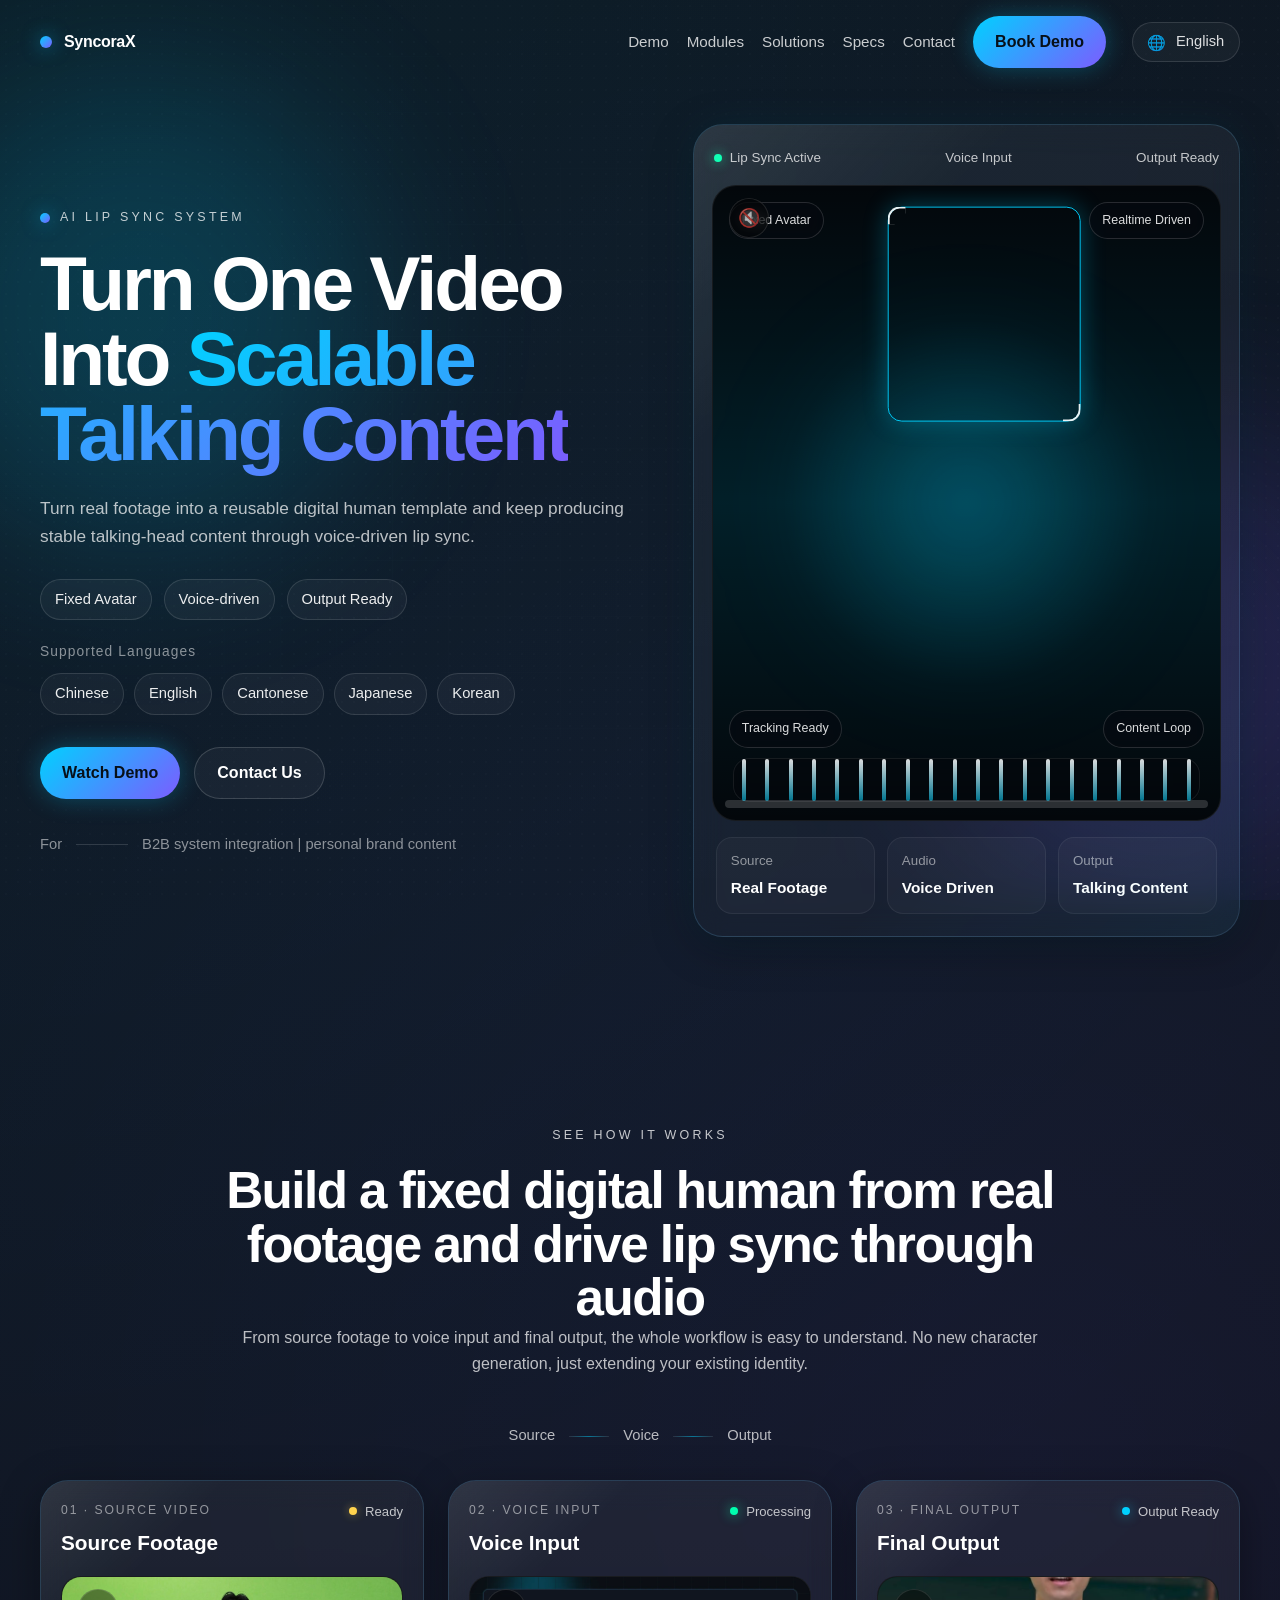
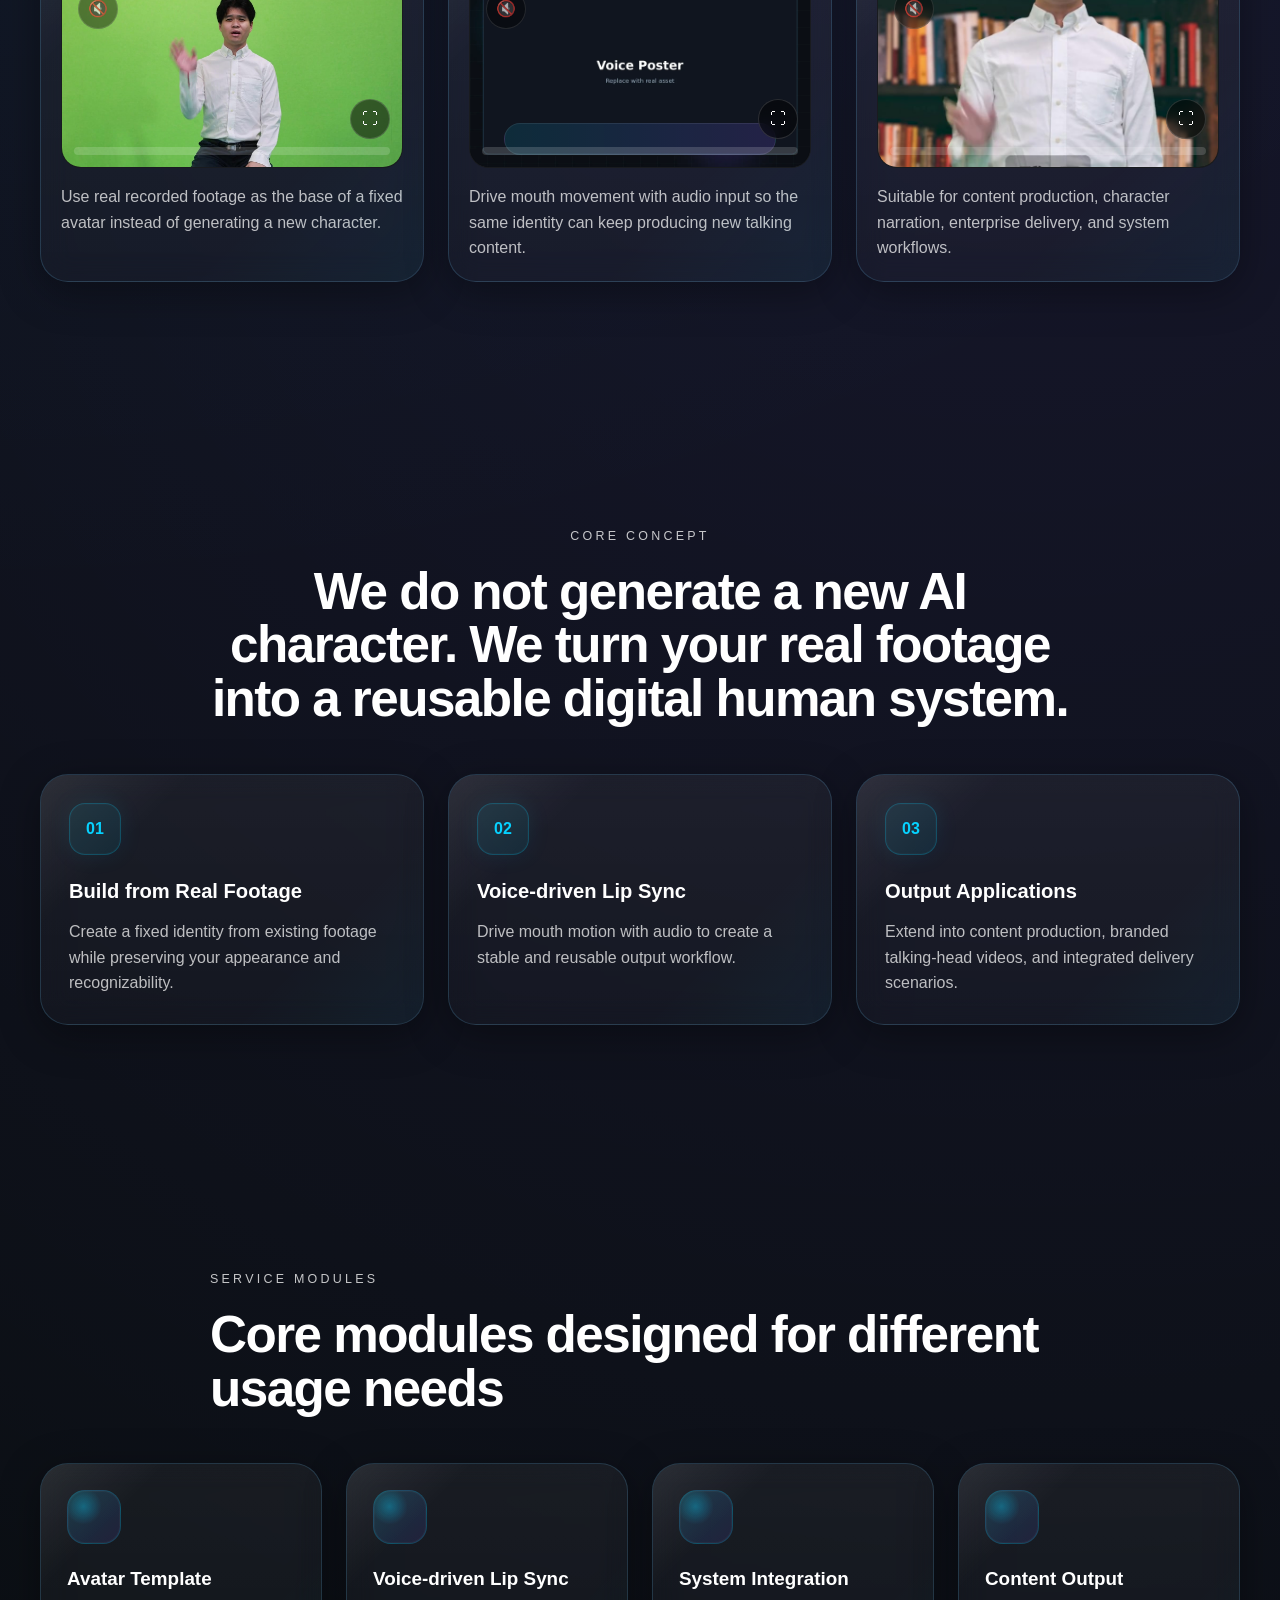
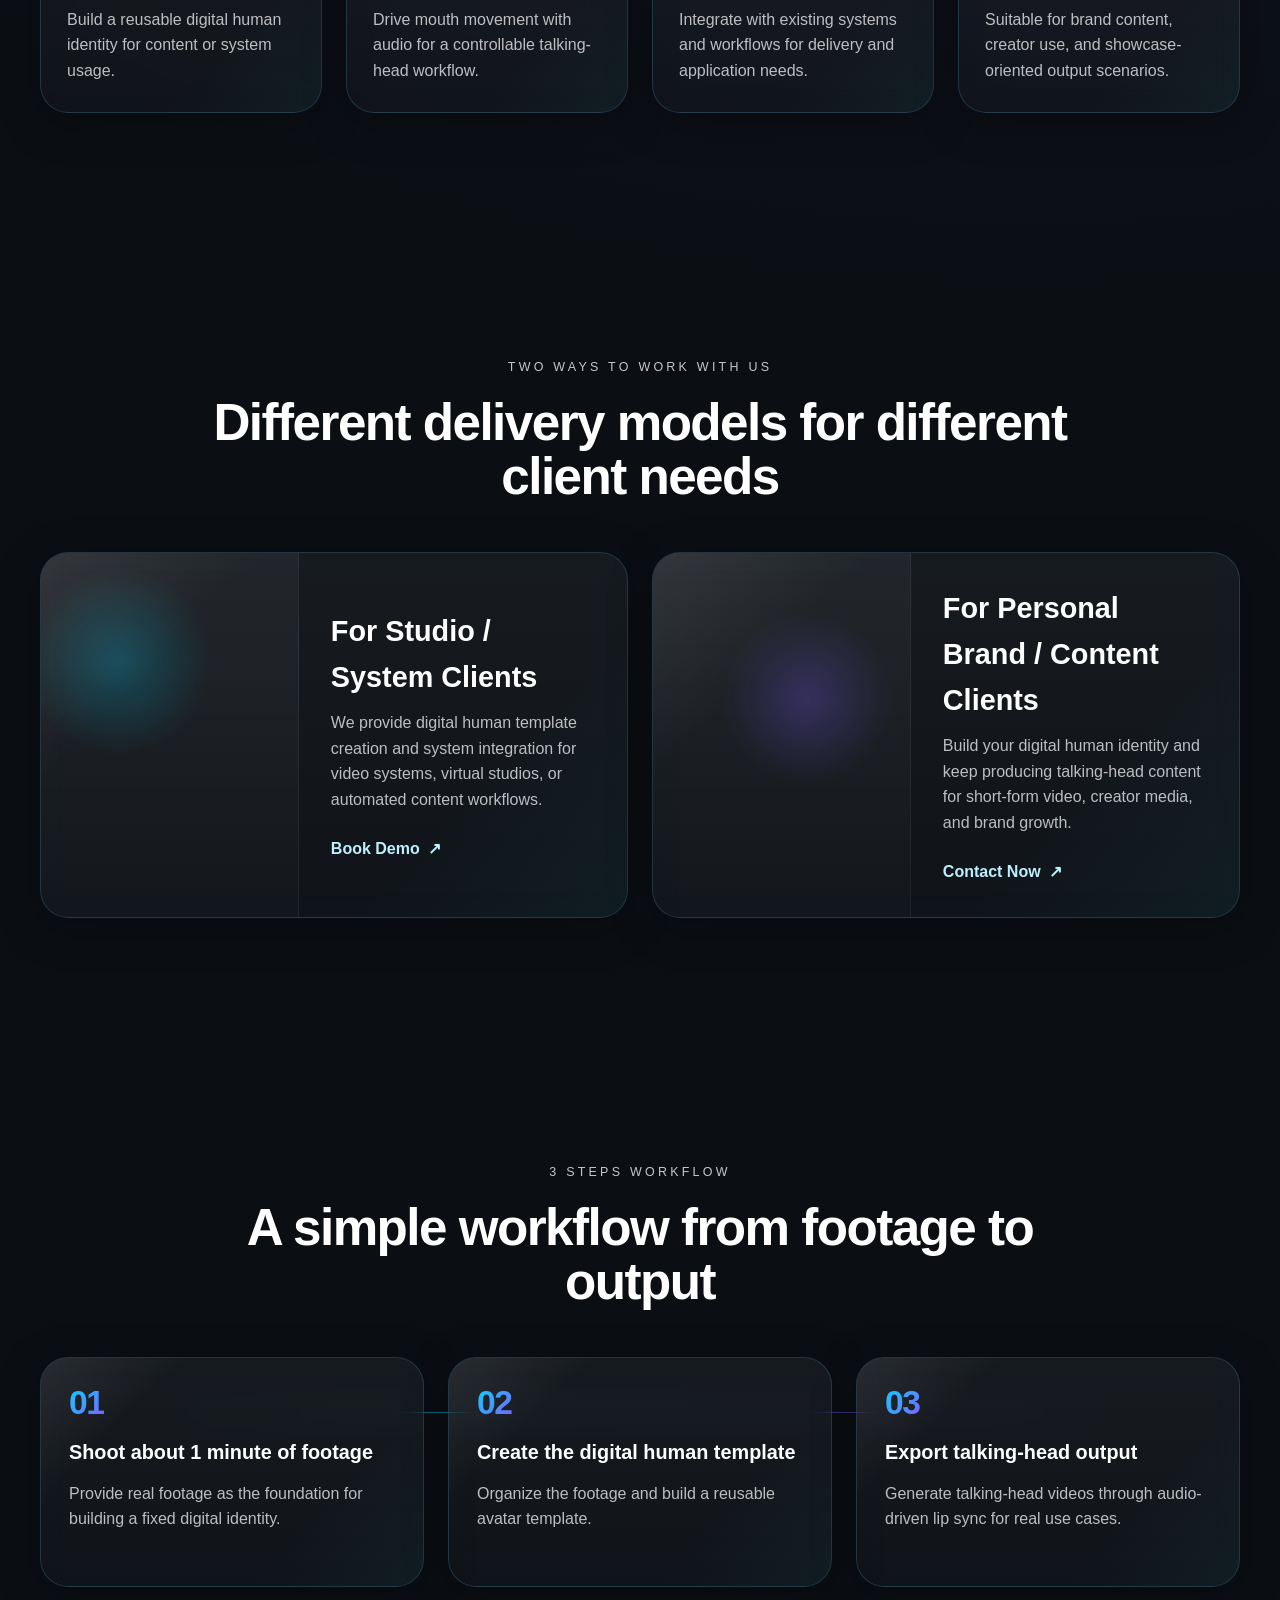
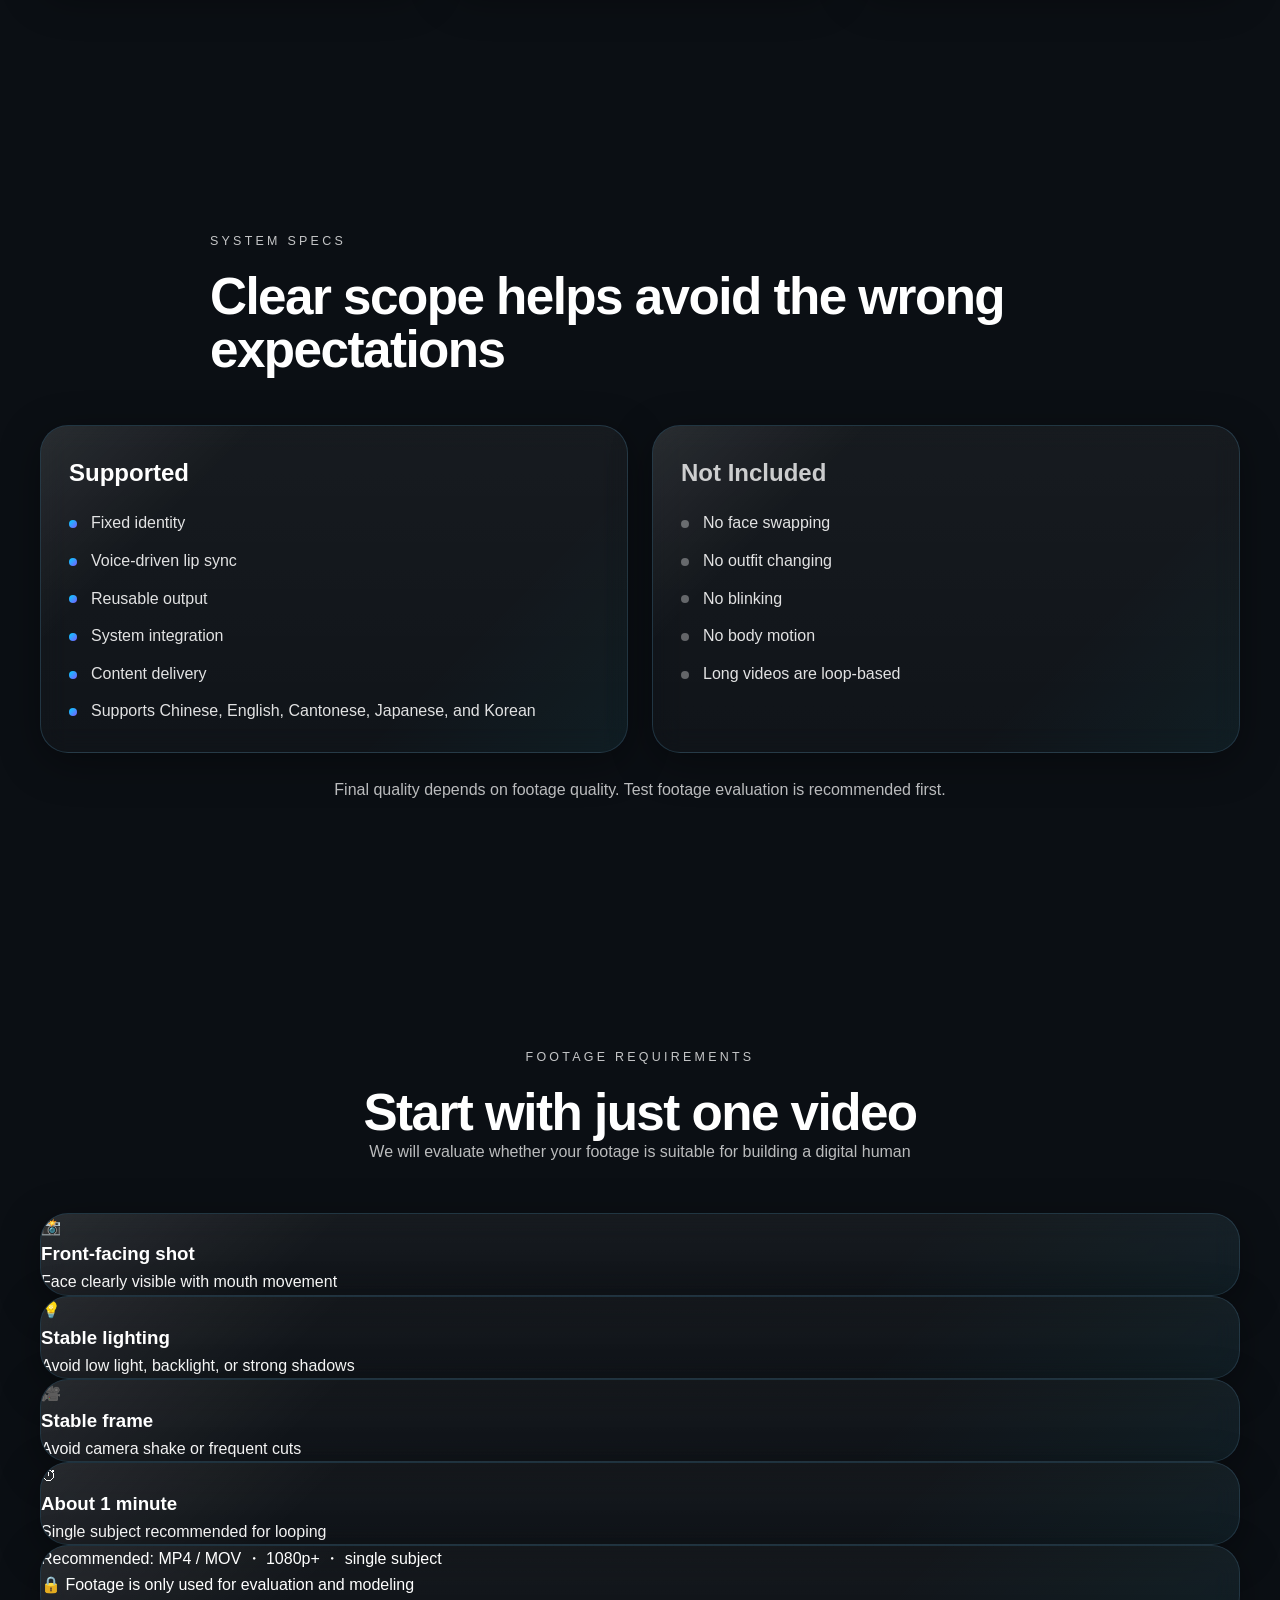
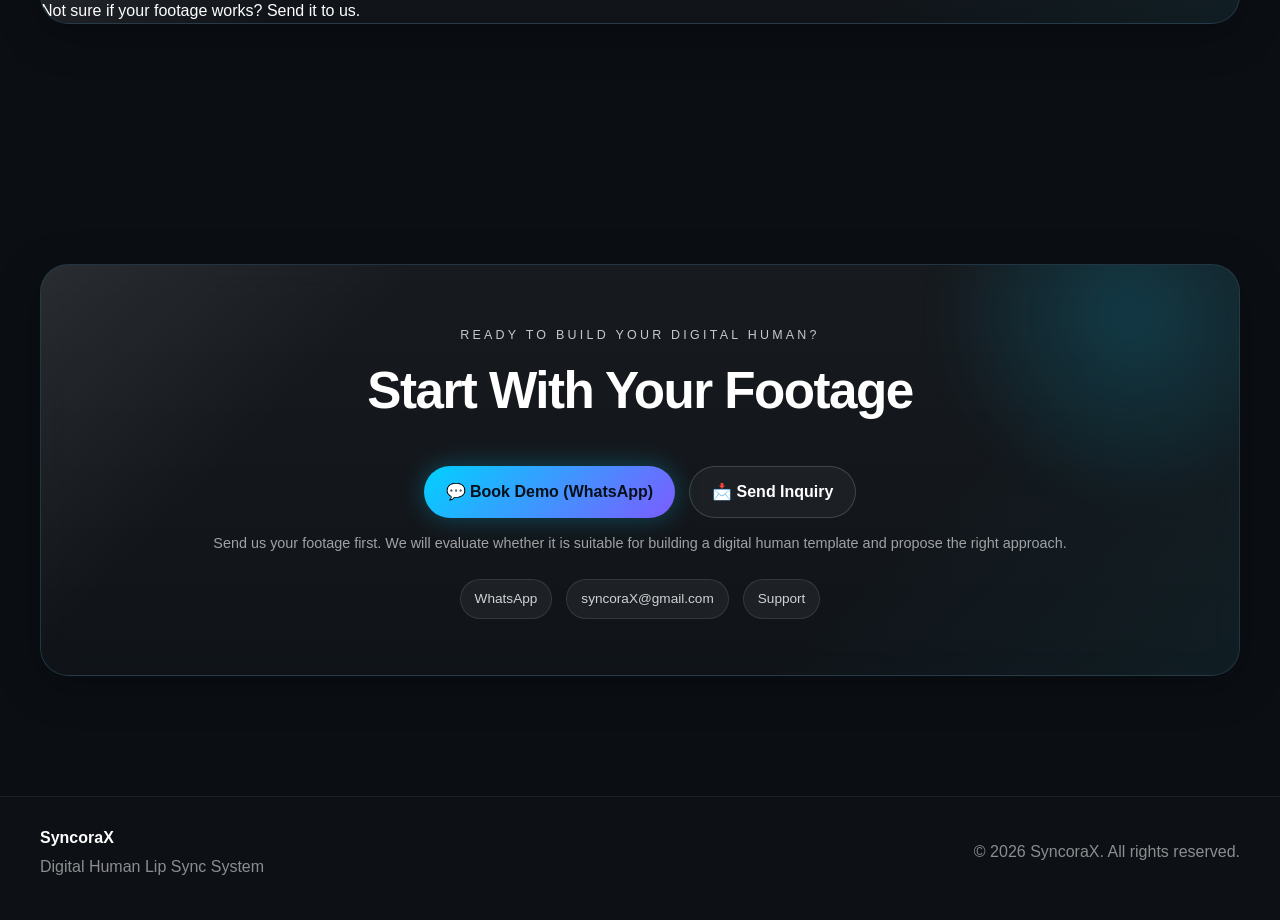
==== commit 407b8bd1: "Update index.html" ====
--- a/index.html
+++ b/index.html
@@ -79,6 +79,7 @@
   <link rel="stylesheet" href="./css/sections/cta.css" />
   <link rel="stylesheet" href="./css/sections/footer.css" />
   <link rel="stylesheet" href="./css/responsive.css" />
+  <link rel="stylesheet" href="./css/requirement.css" />
 
   <style>
     .lang-menu {
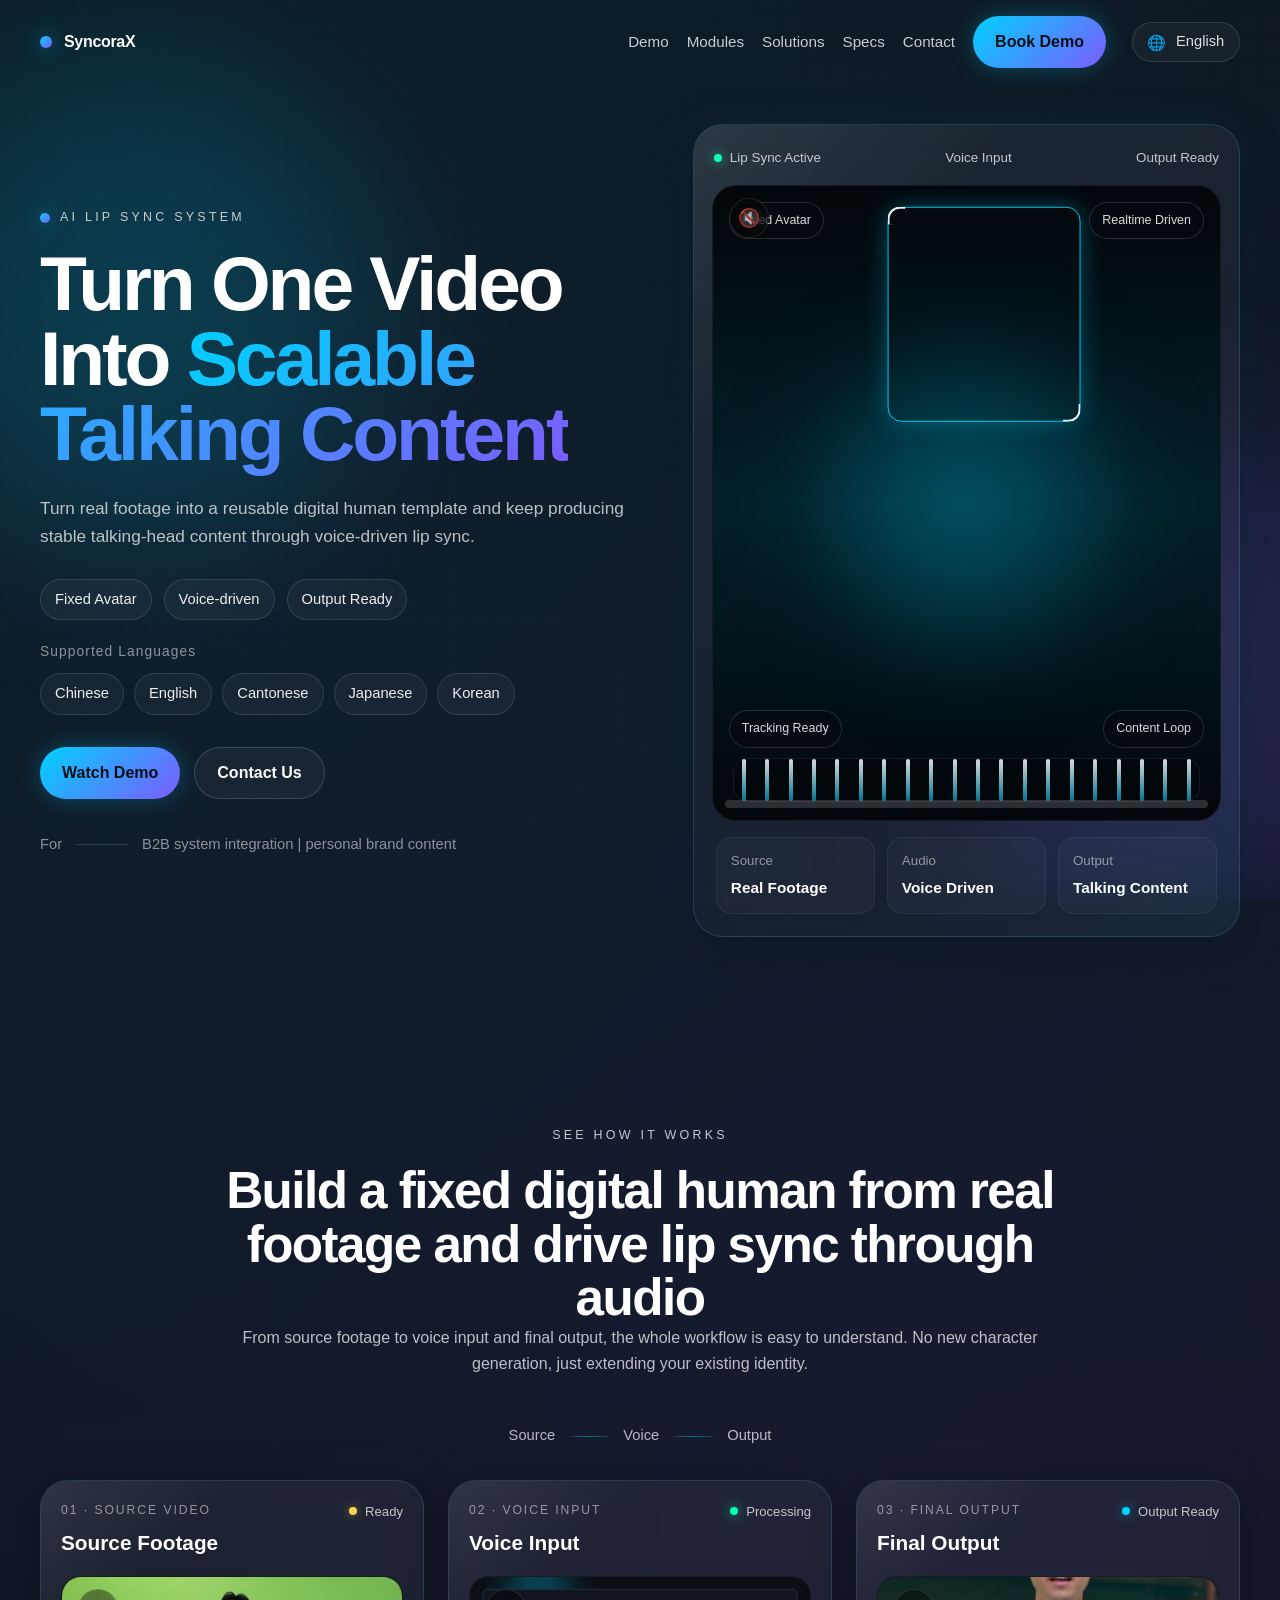
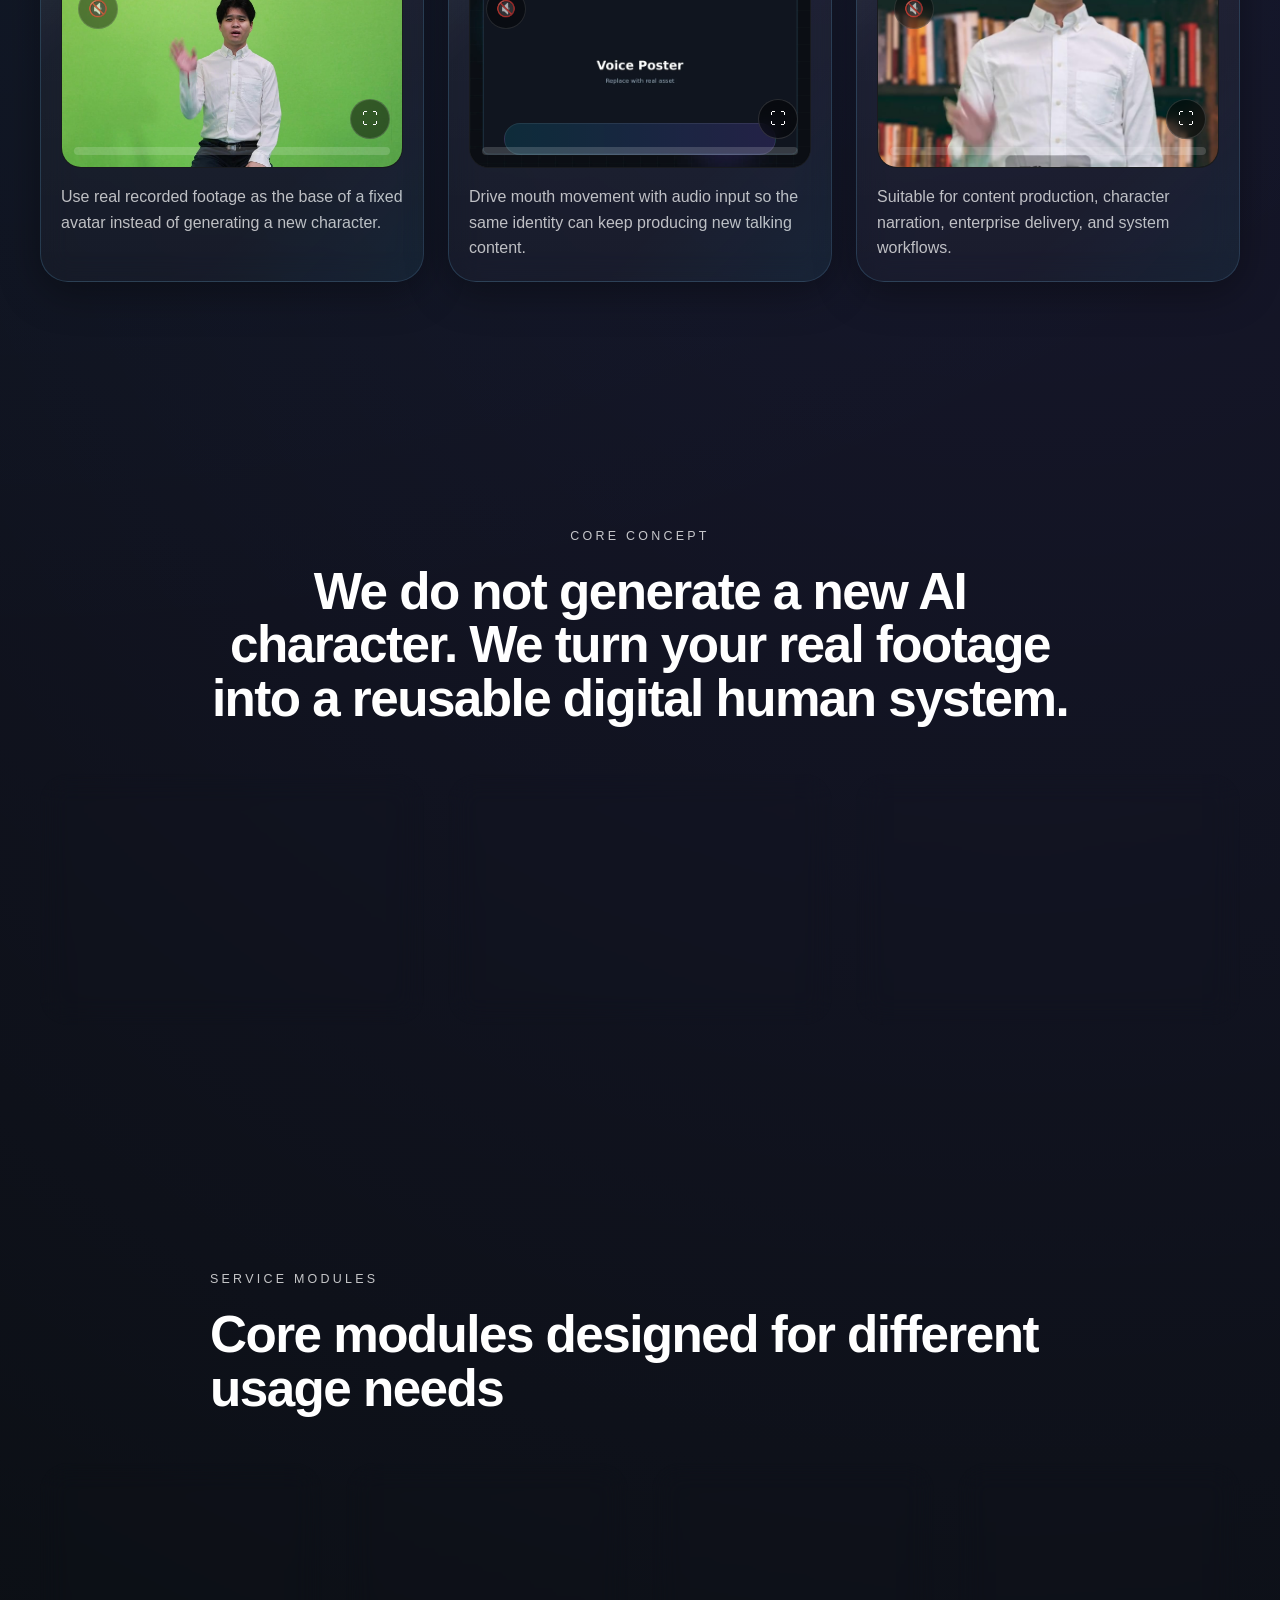
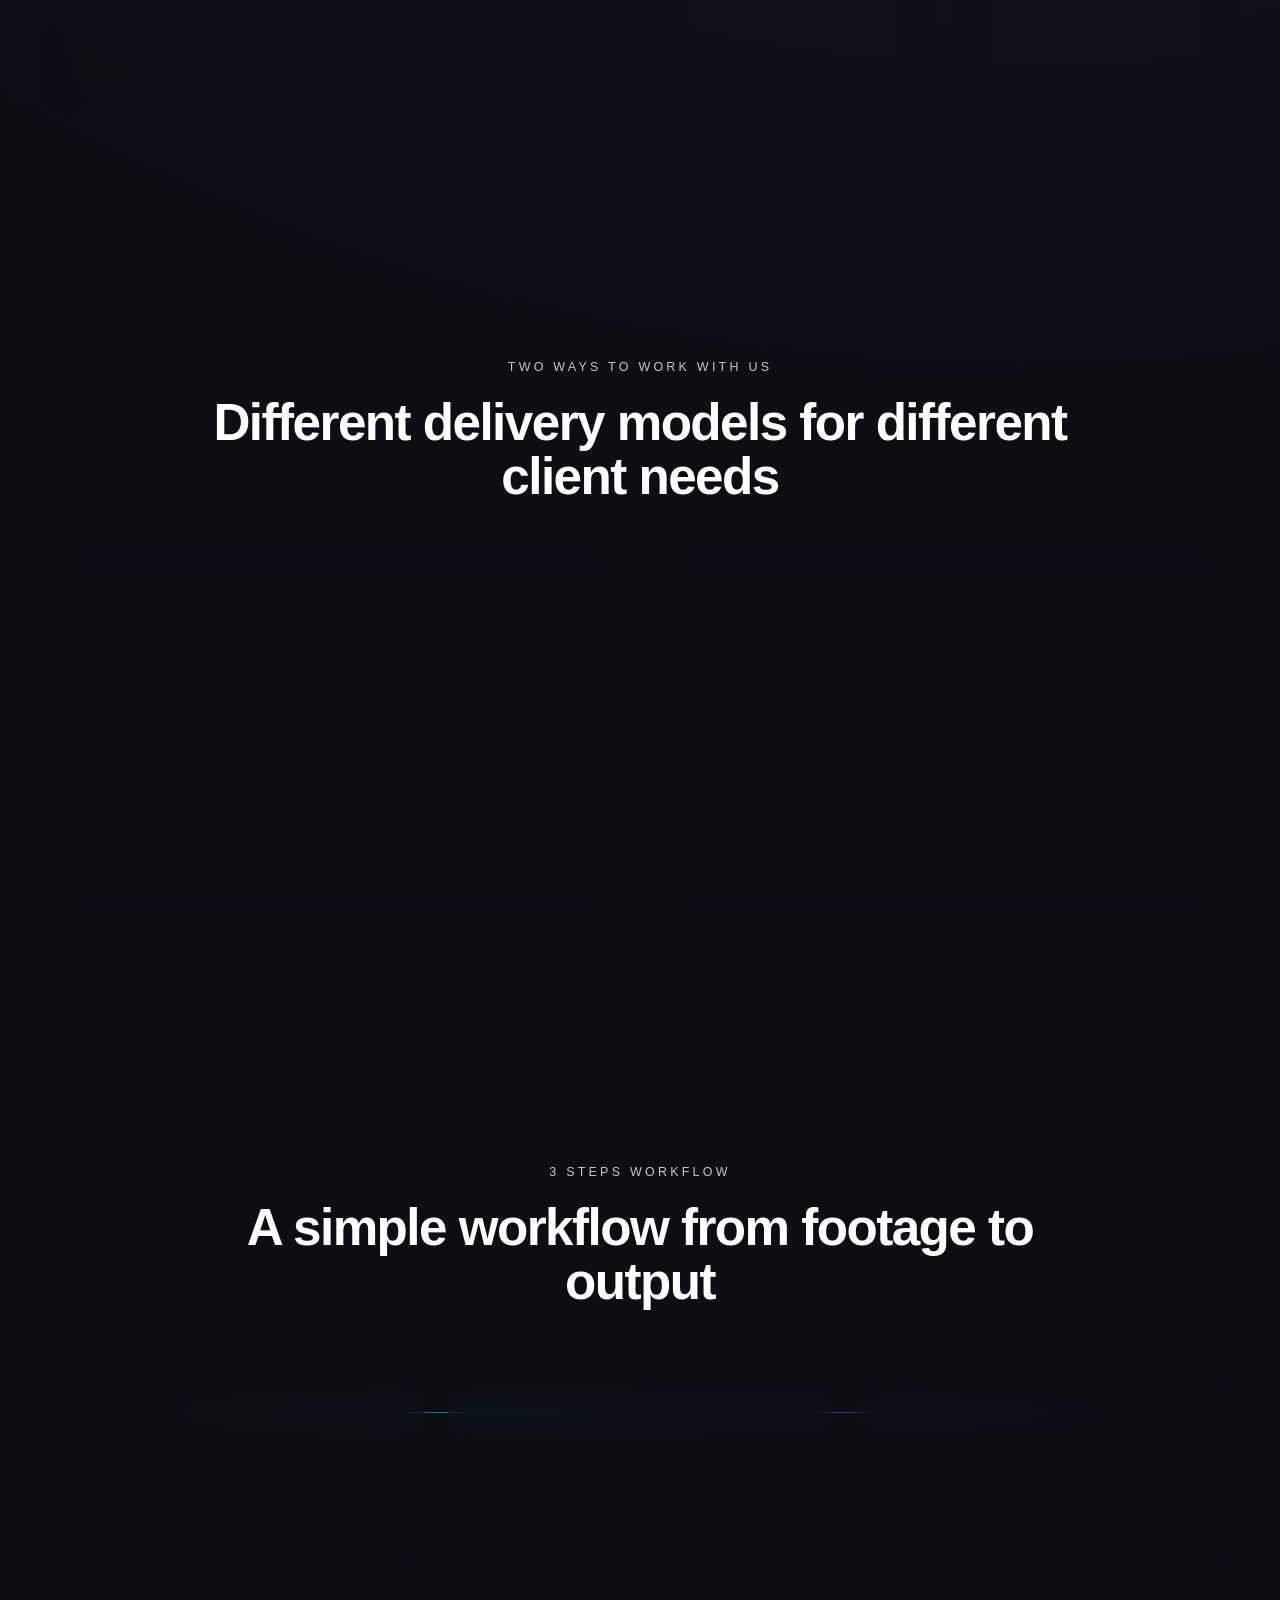
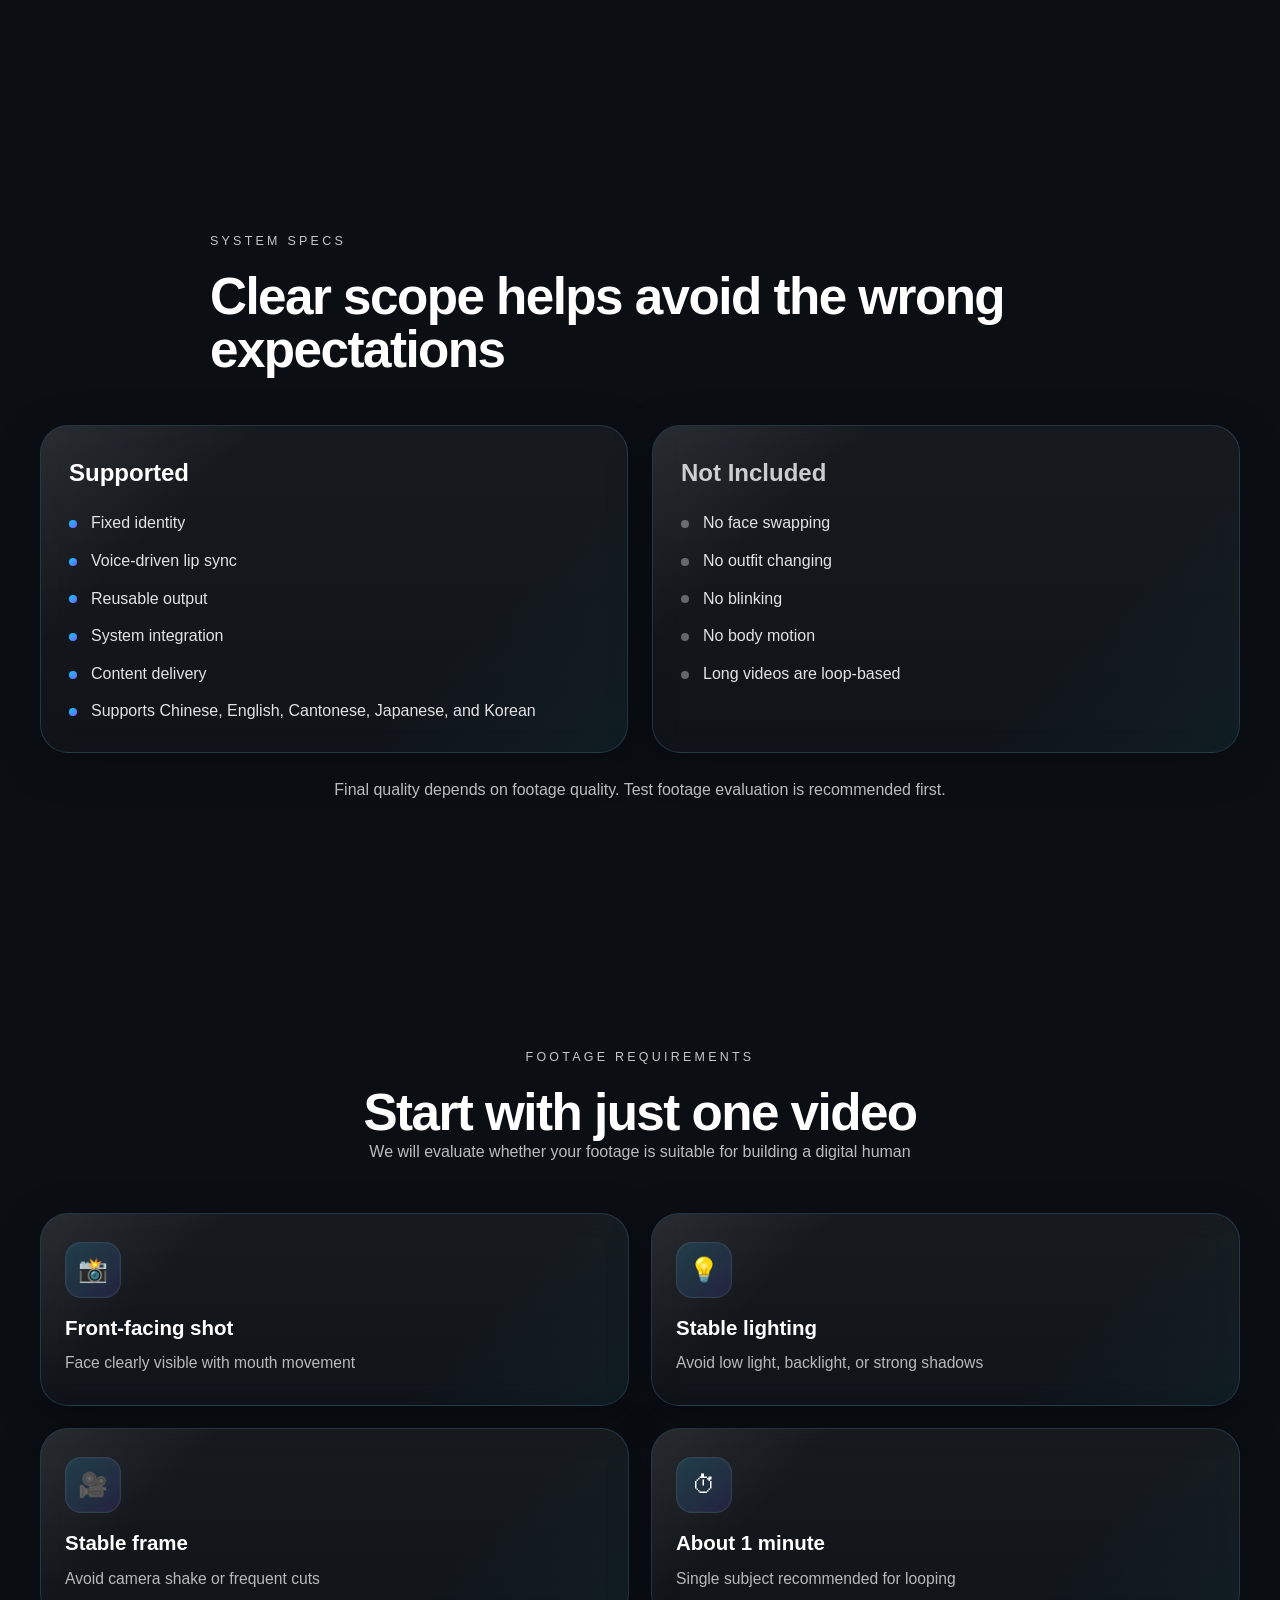
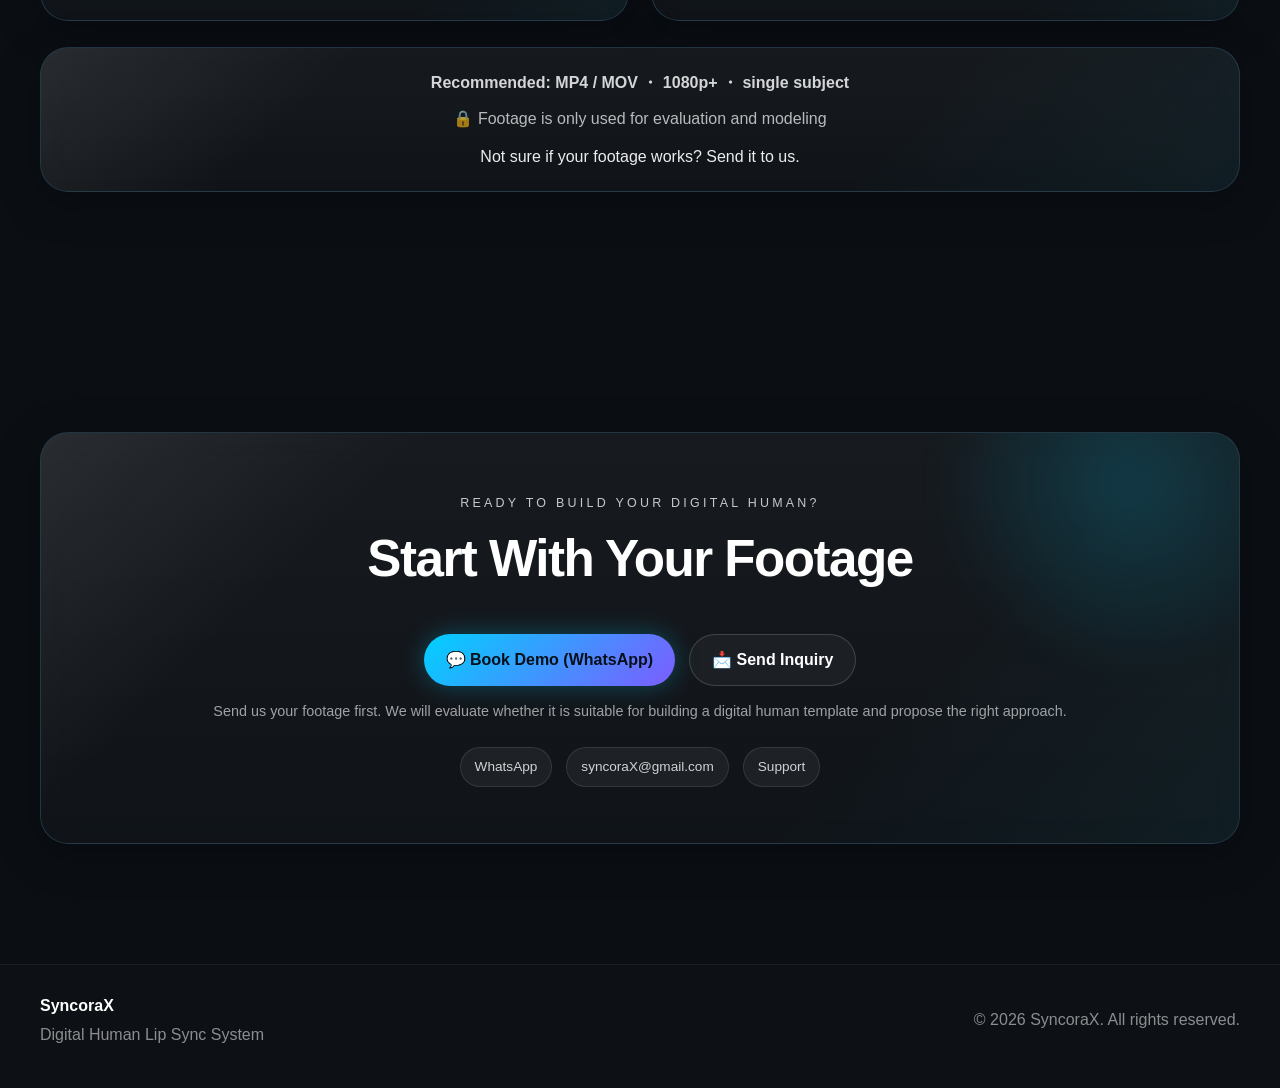
==== commit e2ce5760: "Update index.html" ====
--- a/index.html
+++ b/index.html
@@ -76,10 +76,10 @@
   <link rel="stylesheet" href="./css/sections/solutions.css" />
   <link rel="stylesheet" href="./css/sections/workflow.css" />
   <link rel="stylesheet" href="./css/sections/specs.css" />
+  <link rel="stylesheet" href="./css/sections/requirement.css" />
   <link rel="stylesheet" href="./css/sections/cta.css" />
   <link rel="stylesheet" href="./css/sections/footer.css" />
   <link rel="stylesheet" href="./css/responsive.css" />
-  <link rel="stylesheet" href="./css/requirement.css" />
 
   <style>
     .lang-menu {
--- a/css/sections/requirement.css
+++ b/css/sections/requirement.css
@@ -0,0 +1,131 @@
+.requirements {
+  position: relative;
+}
+
+.requirements .section-heading {
+  max-width: 760px;
+}
+
+.requirements__grid {
+  display: grid;
+  grid-template-columns: repeat(2, minmax(0, 1fr));
+  gap: 22px;
+  margin-top: 40px;
+}
+
+.requirement-card {
+  padding: 28px 24px;
+  min-height: 190px;
+  display: flex;
+  flex-direction: column;
+  justify-content: flex-start;
+  transition: transform 0.28s ease, box-shadow 0.28s ease, border-color 0.28s ease;
+}
+
+.requirement-card:hover {
+  transform: translateY(-6px);
+  border-color: rgba(0, 209, 255, 0.28);
+  box-shadow:
+    0 10px 40px rgba(0, 0, 0, 0.28),
+    0 0 28px rgba(0, 209, 255, 0.12);
+}
+
+.requirement-card__icon {
+  width: 56px;
+  height: 56px;
+  border-radius: 16px;
+  display: grid;
+  place-items: center;
+  font-size: 24px;
+  margin-bottom: 18px;
+  background: linear-gradient(
+    135deg,
+    rgba(0, 209, 255, 0.14),
+    rgba(124, 92, 255, 0.14)
+  );
+  border: 1px solid rgba(255,255,255,0.08);
+  box-shadow: inset 0 0 0 1px rgba(255,255,255,0.02);
+}
+
+.requirement-card h3 {
+  margin: 0 0 10px;
+  font-size: 1.28rem;
+  line-height: 1.2;
+  color: #fff;
+}
+
+.requirement-card p {
+  margin: 0;
+  color: rgba(255,255,255,0.7);
+  font-size: 0.98rem;
+  line-height: 1.7;
+}
+
+.requirements__footer {
+  margin-top: 26px;
+  padding: 22px 24px;
+  text-align: center;
+}
+
+.requirements__format,
+.requirements__privacy,
+.requirements__note {
+  margin: 0;
+}
+
+.requirements__format {
+  color: rgba(255,255,255,0.82);
+  font-weight: 600;
+}
+
+.requirements__privacy {
+  margin-top: 10px;
+  color: rgba(255,255,255,0.7);
+}
+
+.requirements__note {
+  margin-top: 12px;
+  color: rgba(255,255,255,0.92);
+}
+
+@media (max-width: 820px) {
+  .requirements__grid {
+    grid-template-columns: 1fr;
+    gap: 16px;
+    margin-top: 28px;
+  }
+
+  .requirement-card {
+    min-height: auto;
+    padding: 22px 18px;
+  }
+
+  .requirement-card__icon {
+    width: 48px;
+    height: 48px;
+    border-radius: 14px;
+    font-size: 20px;
+    margin-bottom: 14px;
+  }
+
+  .requirement-card h3 {
+    font-size: 1.12rem;
+  }
+
+  .requirement-card p {
+    font-size: 0.94rem;
+  }
+
+  .requirements__footer {
+    padding: 18px 16px;
+  }
+
+  .requirements__format {
+    font-size: 0.92rem;
+  }
+
+  .requirements__privacy,
+  .requirements__note {
+    font-size: 0.9rem;
+  }
+}
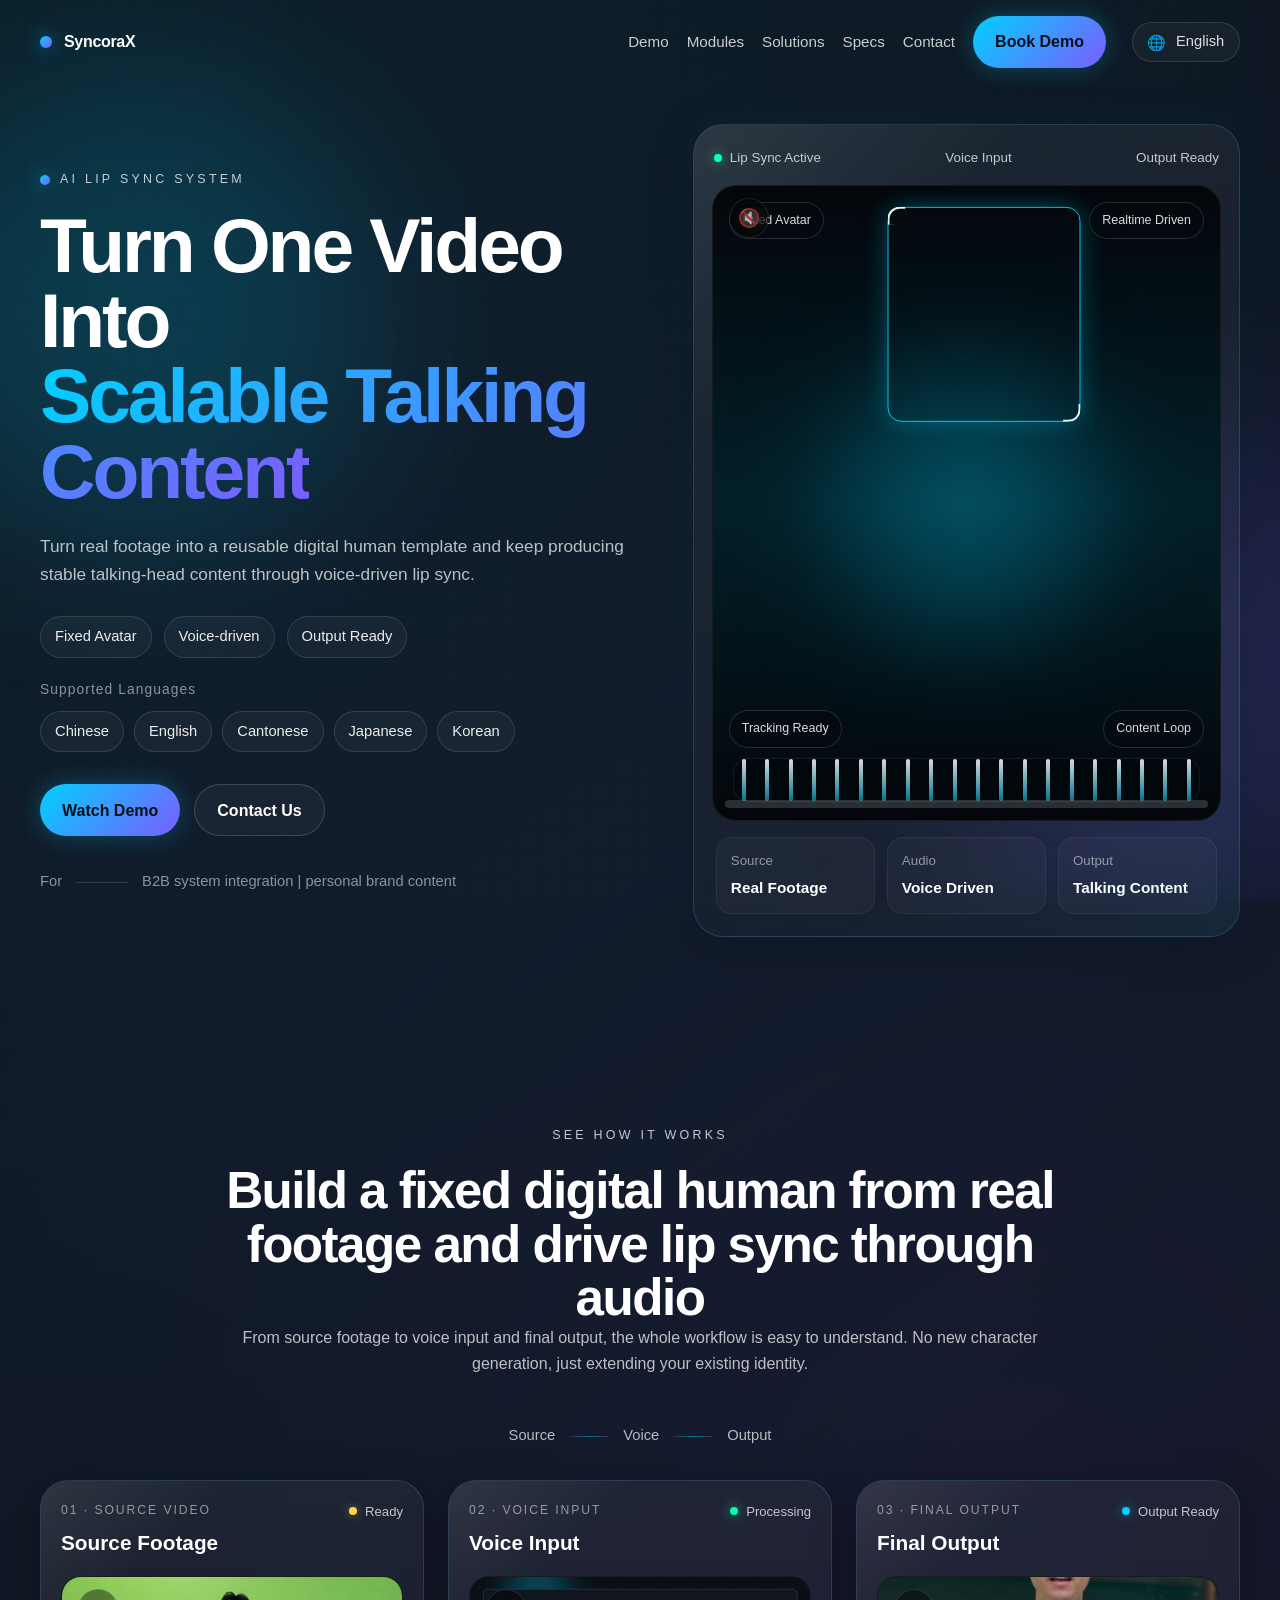
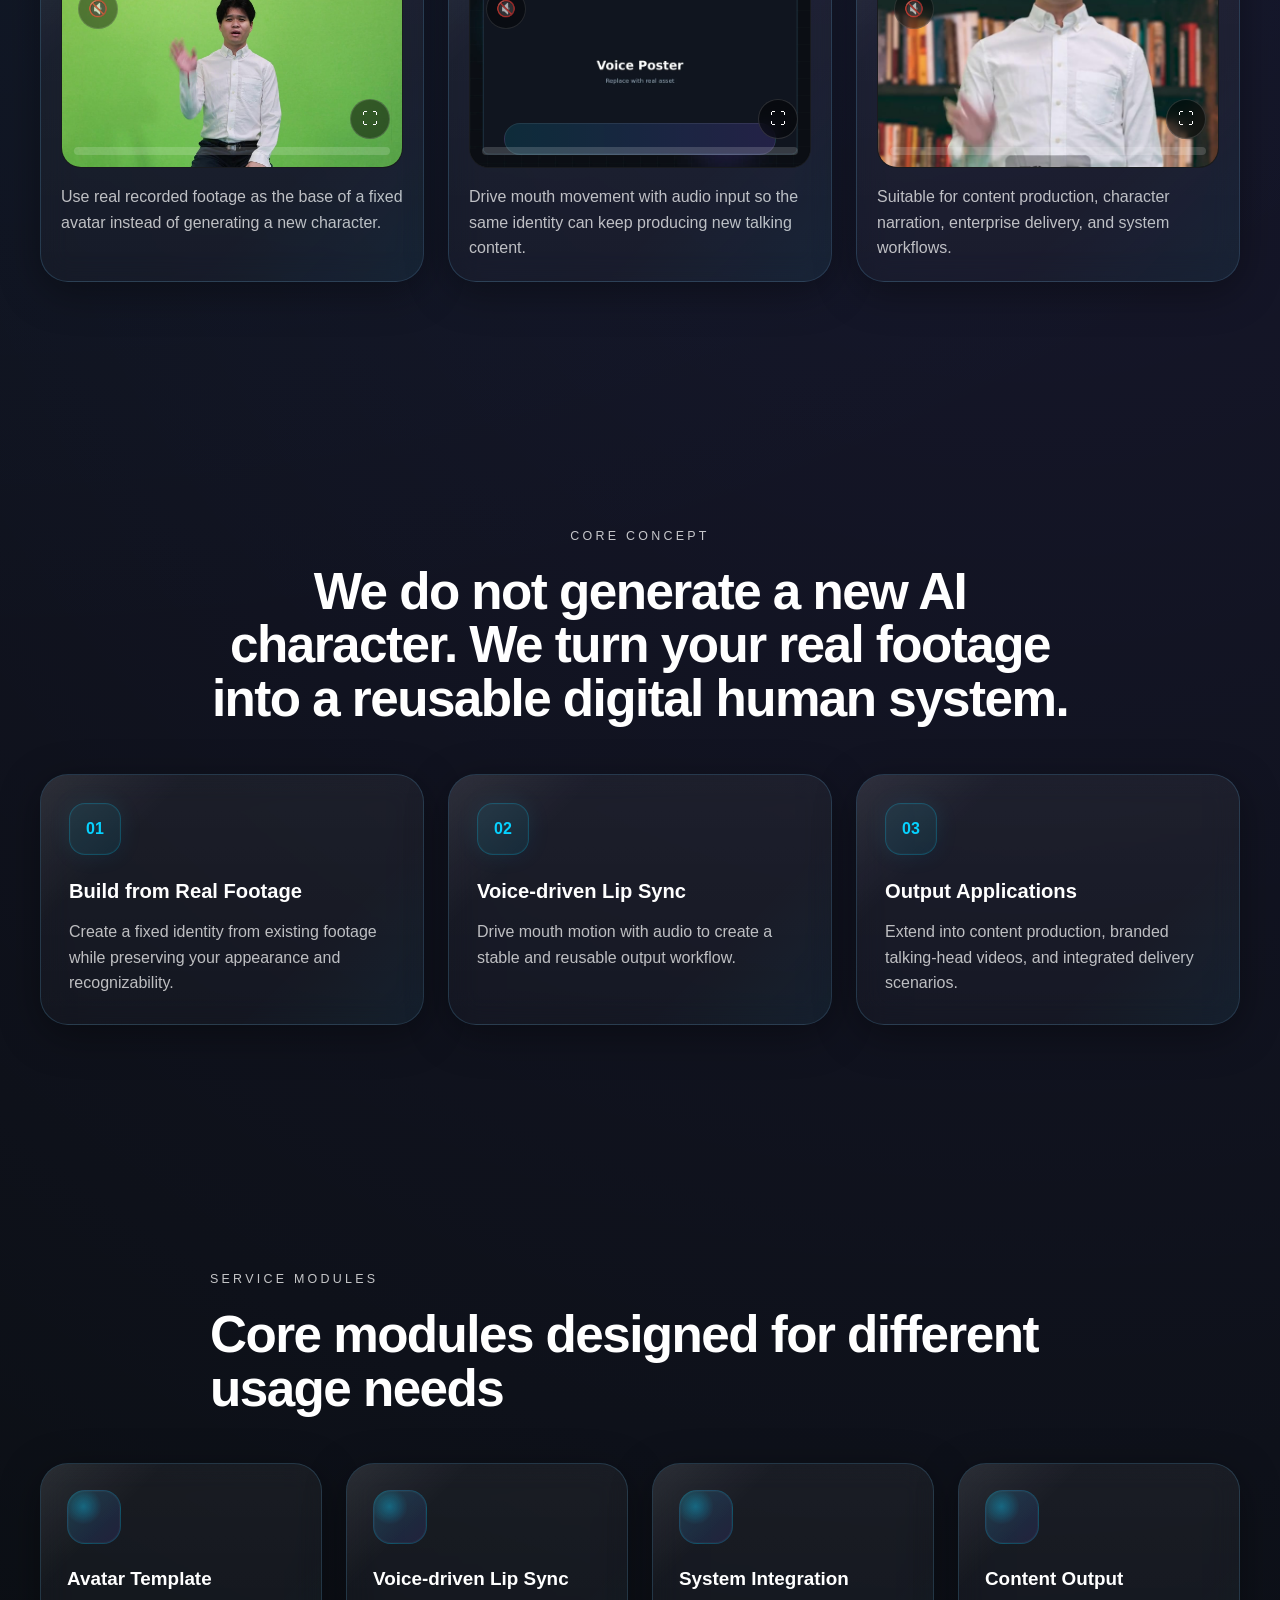
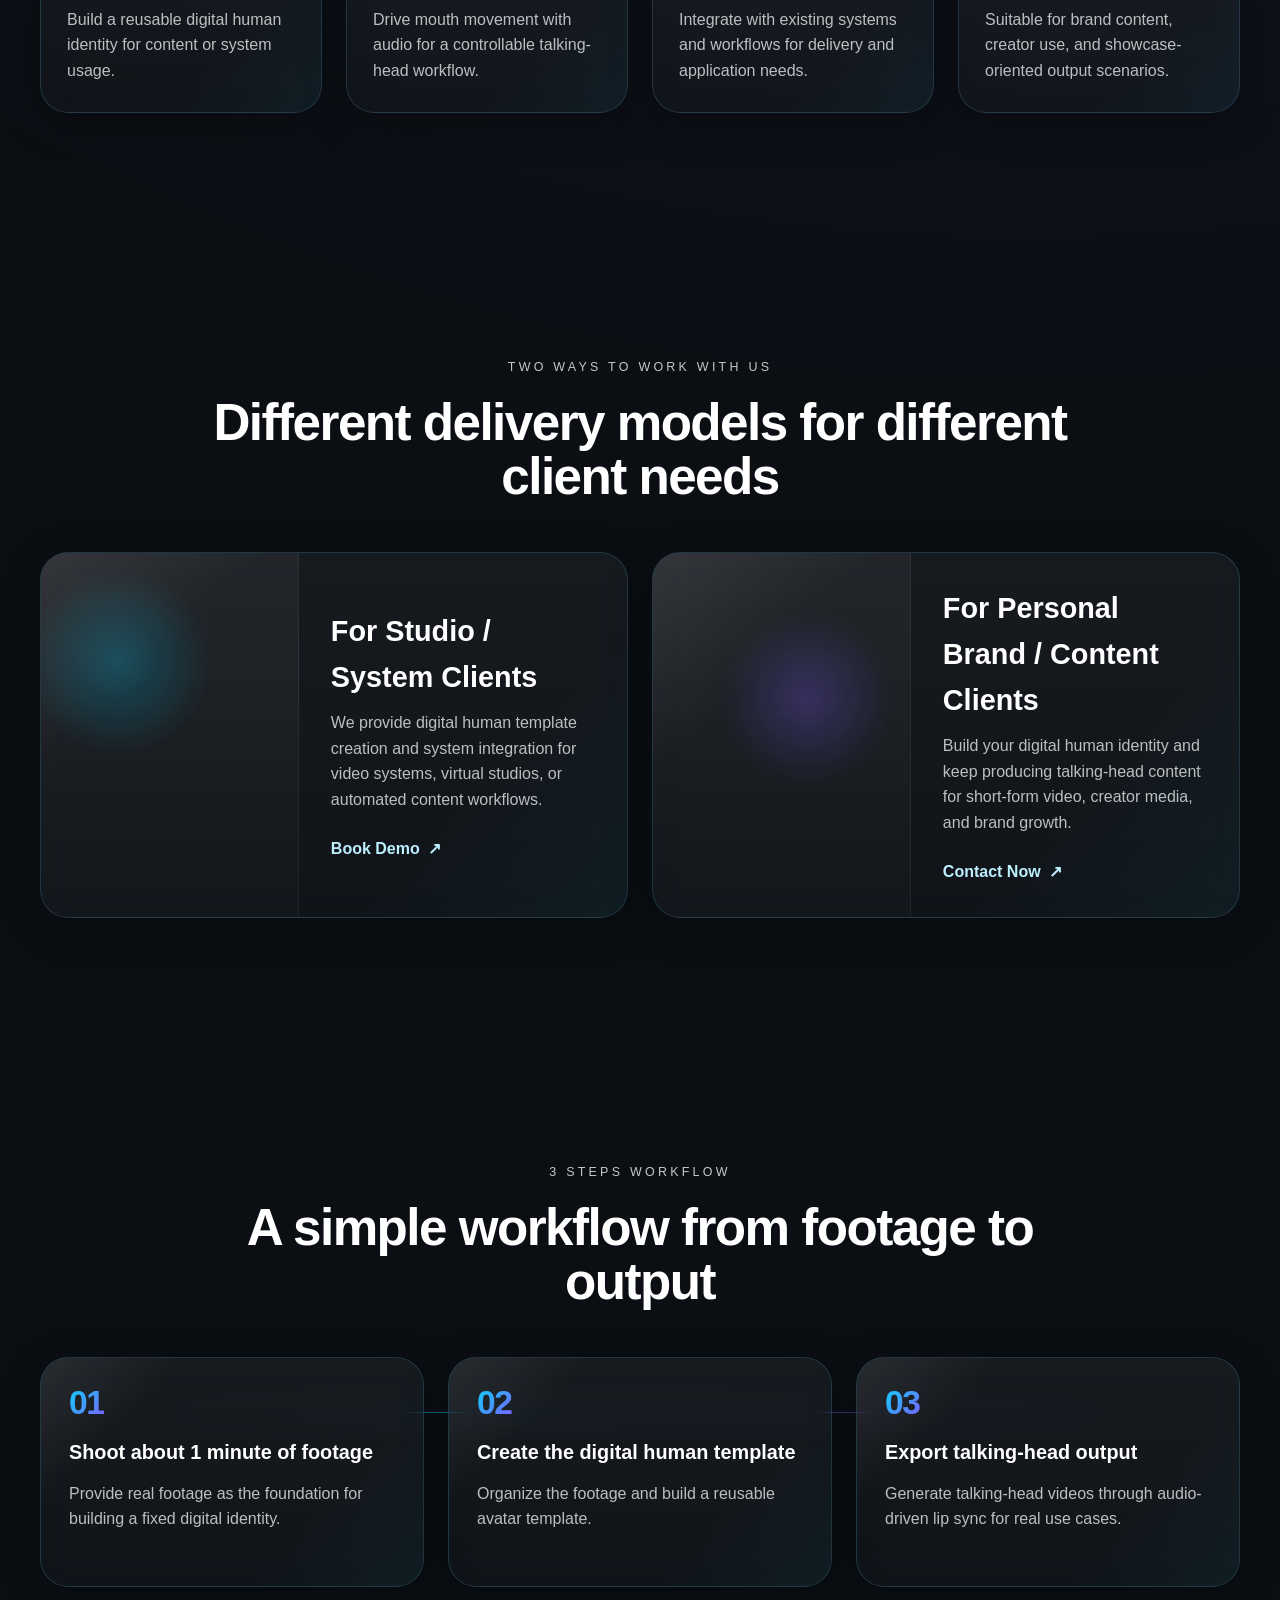
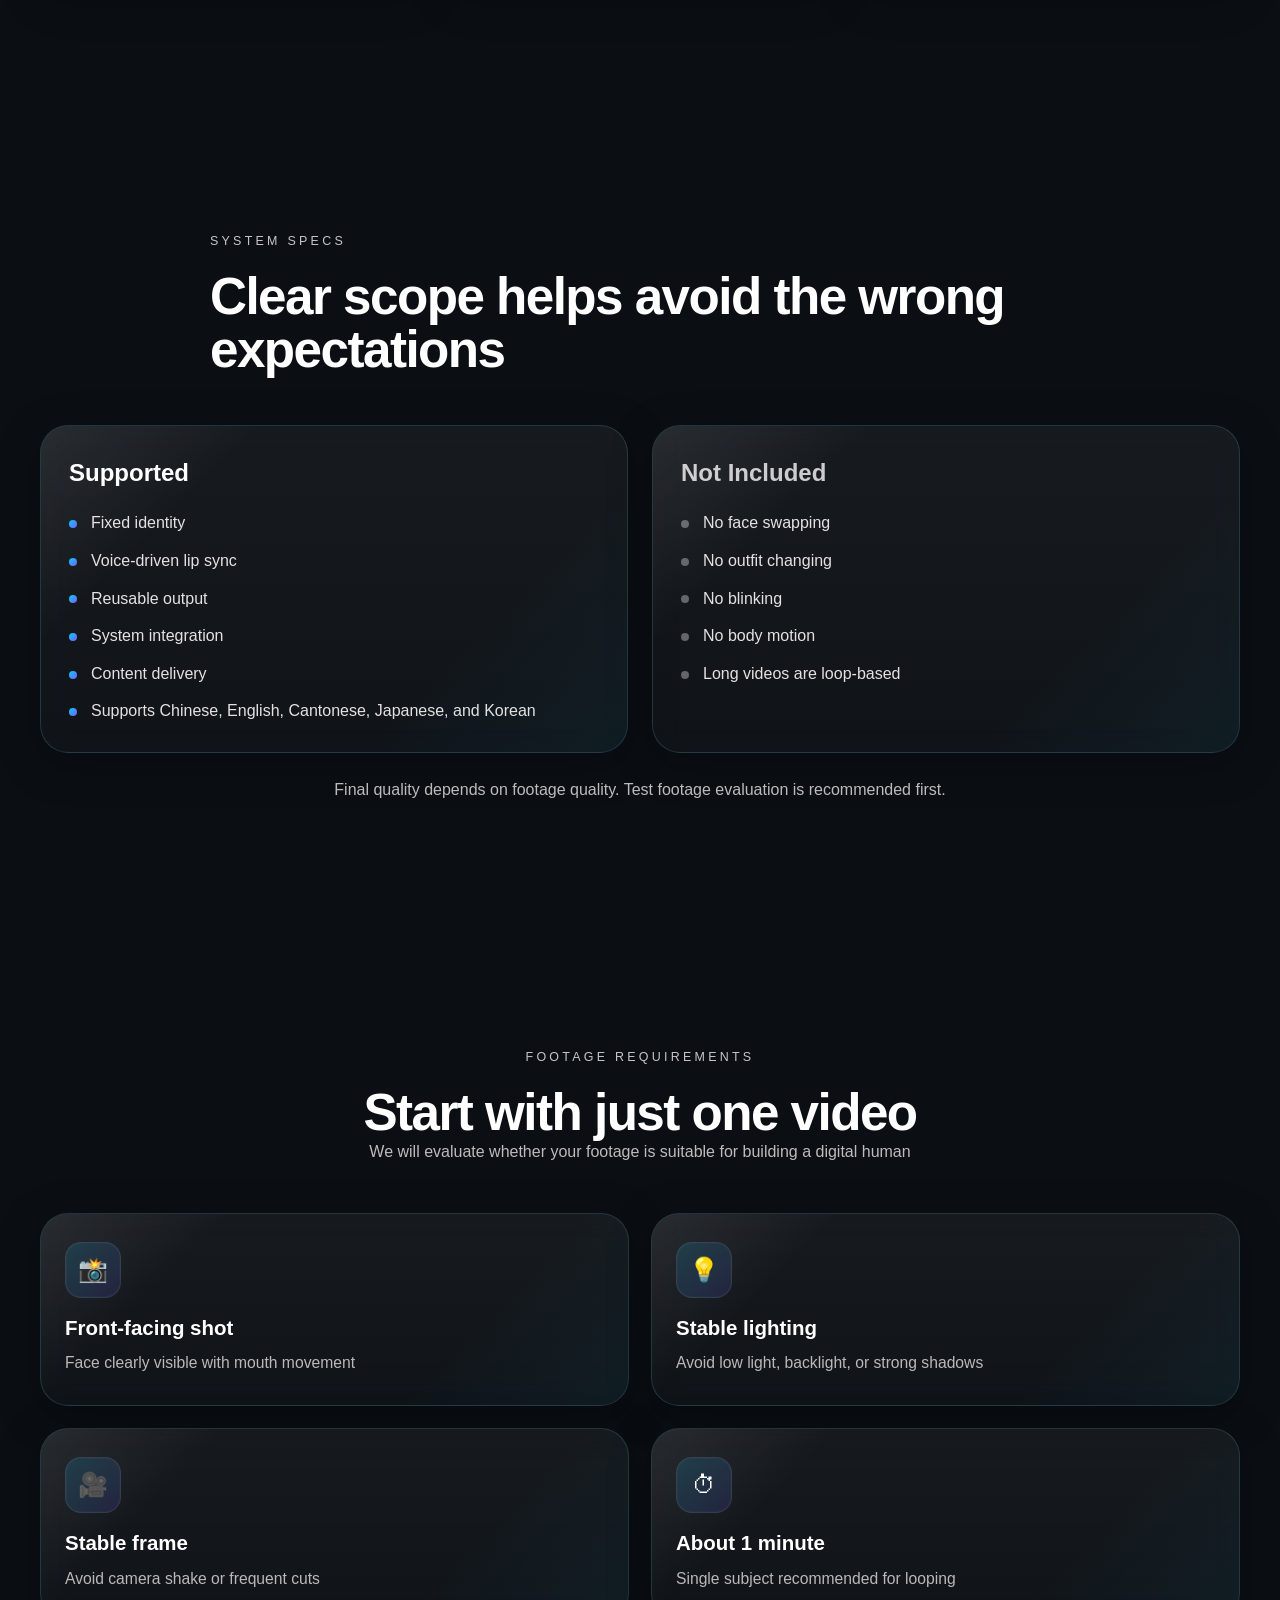
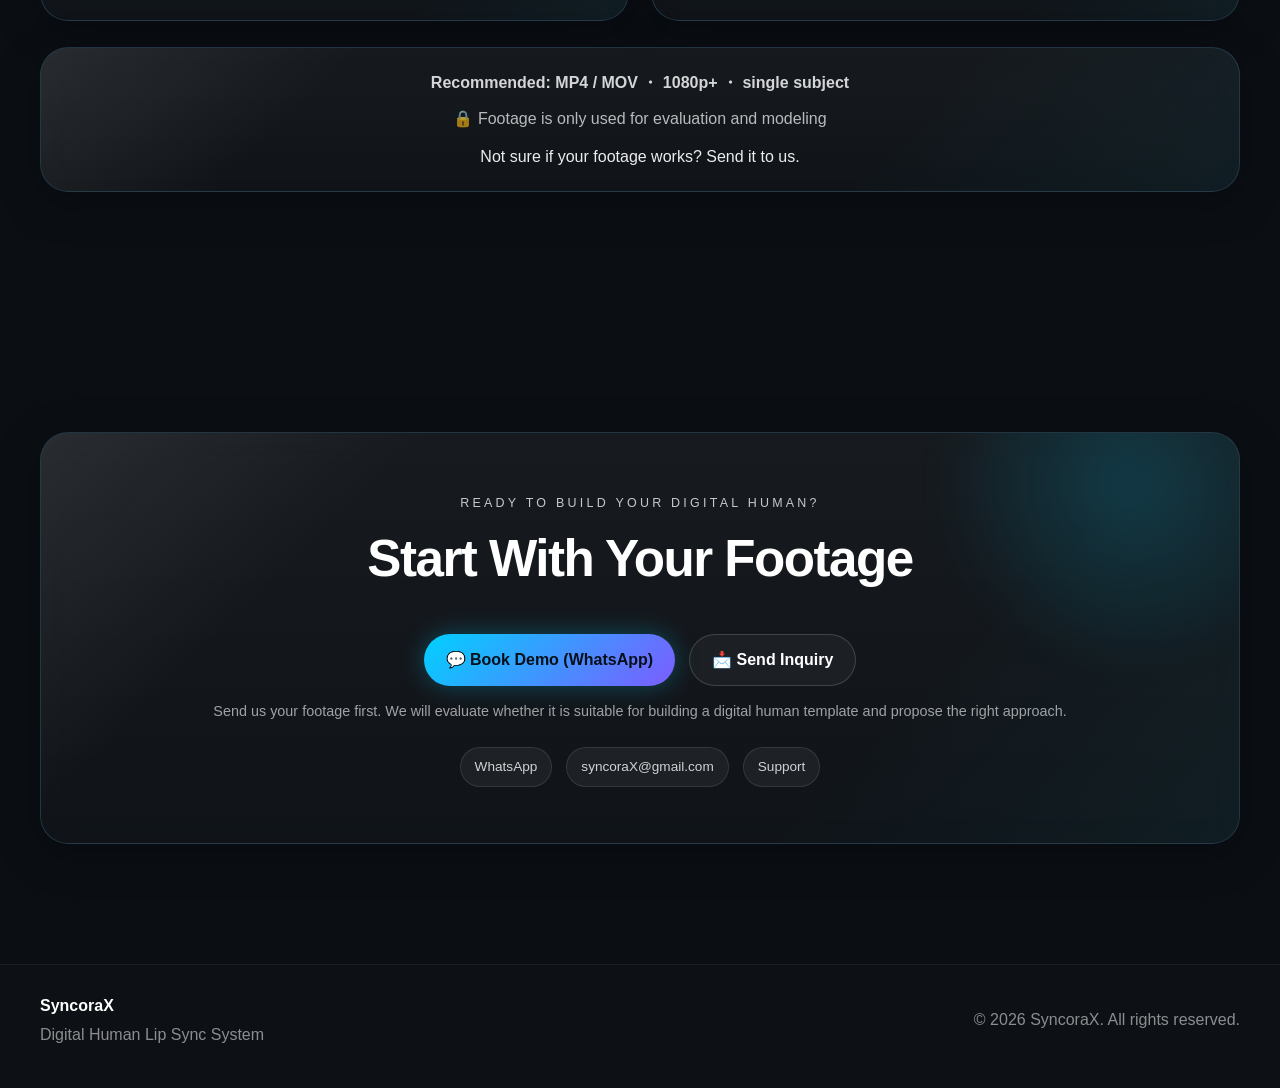
==== commit fc057514: "Update index.html" ====
--- a/index.html
+++ b/index.html
@@ -262,7 +262,7 @@
           </div>
 
           <h1 class="hero__title">
-            <span data-i18n="hero.titleLine1">Turn One Video Into</span>
+            <span data-i18n="hero.titleLine1">Turn One Video Into</span><br>
             <span class="gradient-text" data-i18n="hero.titleLine2">Scalable Talking Content</span>
           </h1>
 
